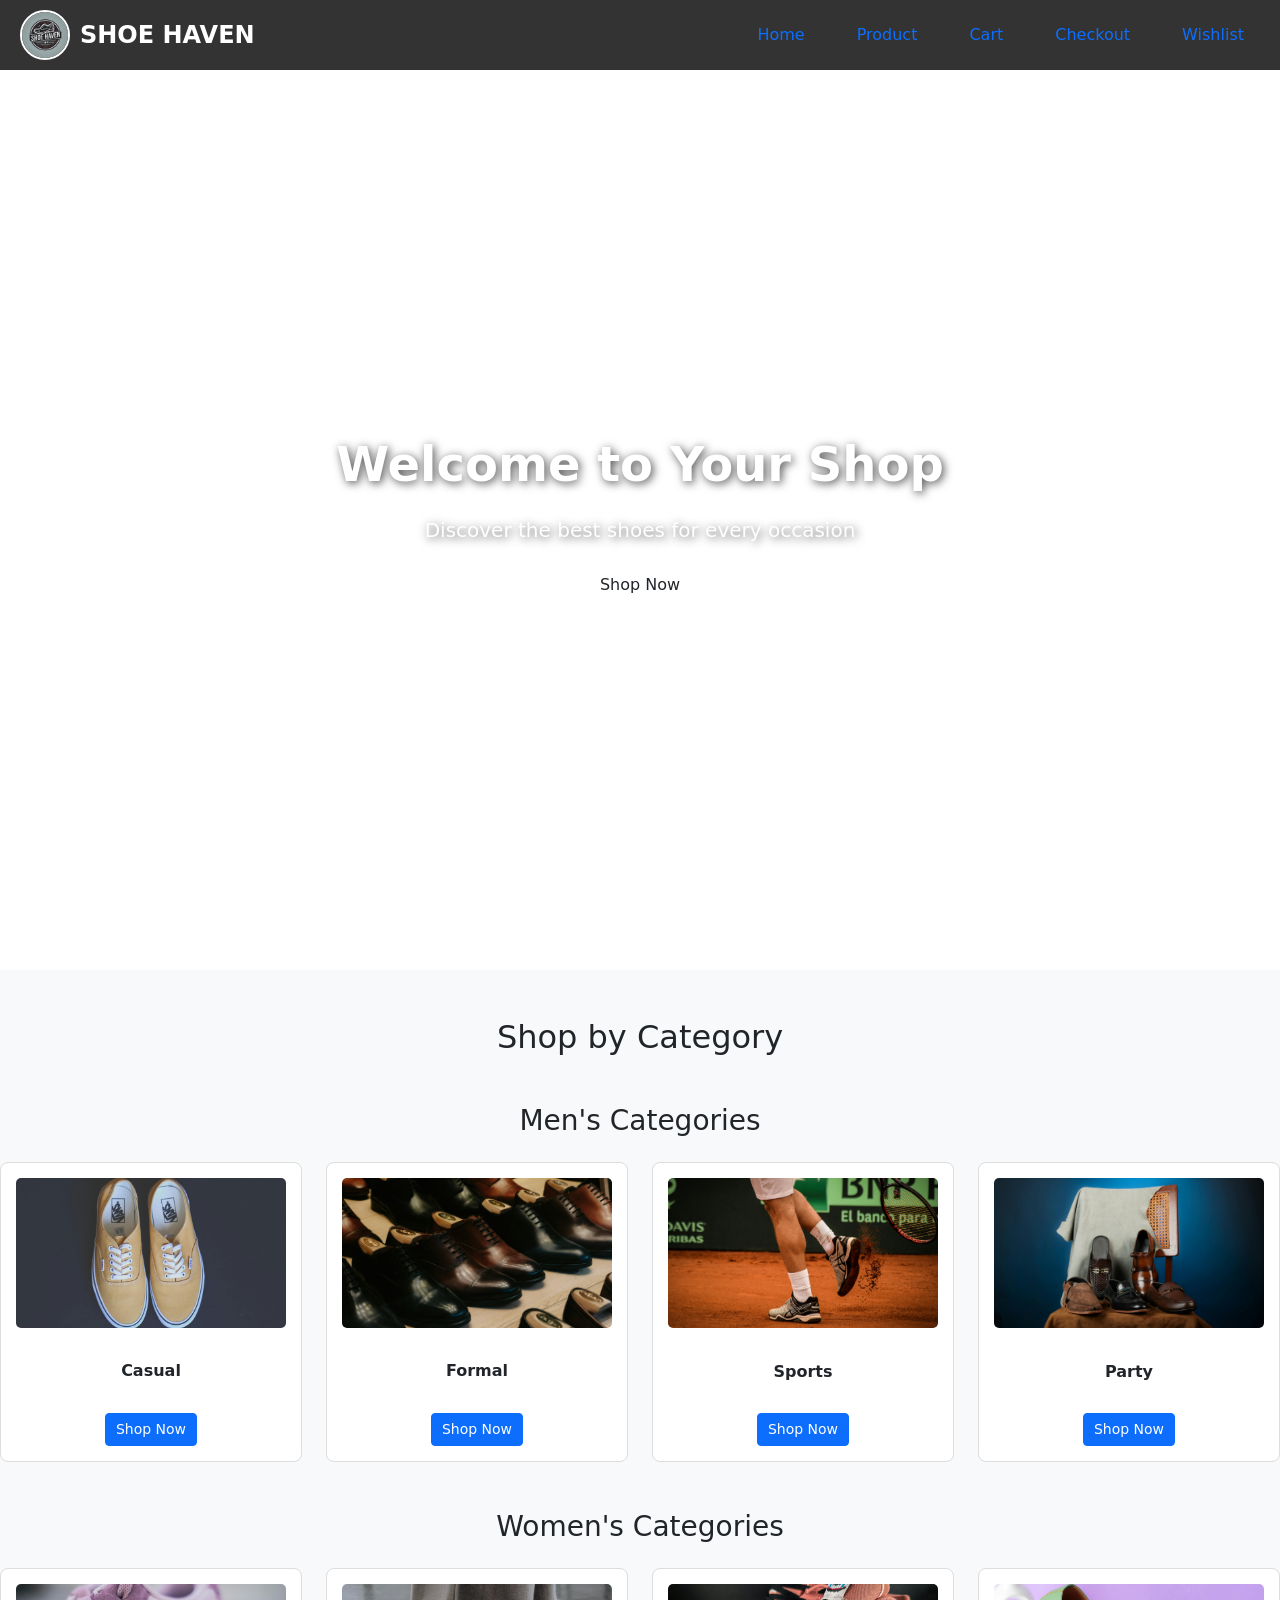
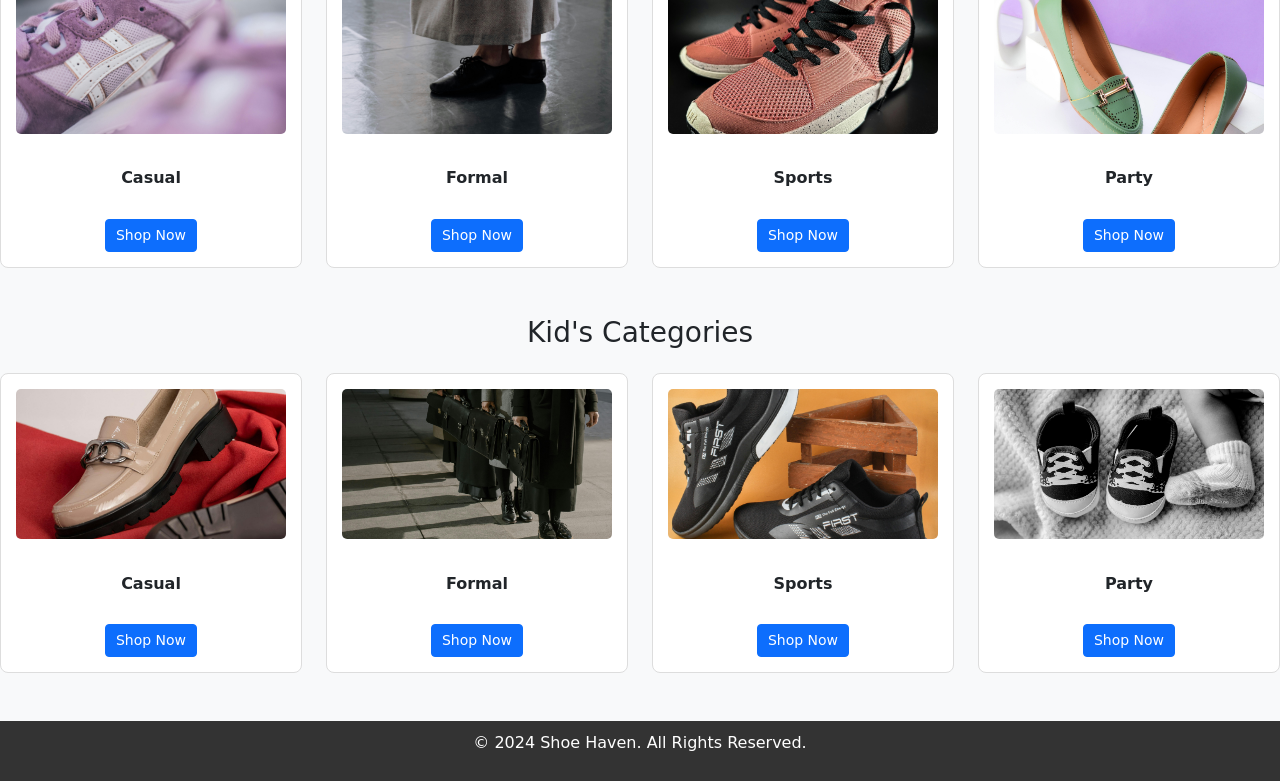
==== index.html @ 77c31eac "Add files via upload" ====
<!DOCTYPE html>
<html lang="en">
<head>
    <meta charset="UTF-8">
    <meta name="viewport" content="width=device-width, initial-scale=1.0">
    <title>SHOE HAVEN - Home</title>
    <link rel="icon" href="images/Logo.webp" type="image/x-icon">
    <link rel="stylesheet" href="css/style.css">

    <!-- Bootstrap CSS -->
   <link href="https://cdn.jsdelivr.net/npm/bootstrap@5.3.0-alpha1/dist/css/bootstrap.min.css" rel="stylesheet">
   <!-- Bootstrap Bundle JS (with Popper) -->
   <script src="https://cdn.jsdelivr.net/npm/bootstrap@5.3.0-alpha1/dist/js/bootstrap.bundle.min.js"></script>

</head>
<body>

  <header>
    <div class="logo-container">
      <img src="images/Logo.webp" alt="Logo" class="logo">
      <span class="shop-name">SHOE HAVEN</span>
    </div>
    <nav>
      <ul class="nav justify-content-end">
        <li class="nav-item">
          <a class="nav-link" href="index.html">Home</a>
        </li>
        <li class="nav-item">
          <a class="nav-link" href="product.html">Product</a>
        </li>
        <li class="nav-item">
          <a class="nav-link" href="cart.html">Cart</a>
        </li>
        <li class="nav-item">
          <a class="nav-link" href="checkout.html">Checkout</a>
        </li>
        <li class="nav-item">
            <a class="nav-link" href="wishlist.html">Wishlist</a>
        </li>  
      </ul>
    </nav>
</header>
  

      <section class="hero-banner">
        <video autoplay muted loop class="hero-video">
            <source src="images/Shoe img/4380323-hd_1080_1920_30fps.mp4" type="video/mp4">
        </video>
        <div class="hero-content">
            <h1>Welcome to Your Shop</h1>
            <p>Discover the best shoes for every occasion</p>
            <a href="product.html" class="btn">Shop Now</a>
        </div>
    </section>
  
    
<section class="categories-section">
  <h2 class="text-center mb-5">Shop by Category</h2>
  <!-- Men's Section -->
  <div class="category-group">
    <h3 class="text-center mb-4">Men's Categories</h3>
    <div class="row justify-content-center">
      <!--Casual-->
      <div class="col-md-3">
        <div class="category-card text-center">
            <img src="images/Category/Men's Category/Men's Causal/Causal Mens.jpg" alt="Men's Casual Shoes" class="img-fluid category-image">
            <h5 class="mt-3">Casual</h5>
            <a href="product.html#productSection" class="btn btn-primary btn-sm">Shop Now</a>
        </div>
    </div>

         <!-- Formal -->
         <div class="col-md-3">
          <div class="category-card text-center">
              <img src="images/Category/Men's Category/Men's Formal/Formal Mens.jpg" alt="Men's Formal Shoes" class="img-fluid category-image">
              <h5 class="mt-3">Formal</h5>
              <a href="product.html#category=formal" class="btn btn-primary btn-sm">Shop Now</a>
          </div>
      </div>
      
      <!-- Sports -->
      <div class="col-md-3">
        <div class="category-card text-center">
          <img src="images/Category/Men's Category/Men's Sports/Sports Mens.jpg" alt="Men's Sports Shoes" class="img-fluid category-image">
          <h5 class="mt-3">Sports</h5>
          <a href="product.html#Sports-shoes" class="btn btn-primary btn-sm mt-2">Shop Now</a>
        </div>
      </div>

      <!-- Party -->
      <div class="col-md-3">
        <div class="category-card text-center">
          <img src="images/Category/Men's Category/Men's Formal/Formal 4.jpg" alt="Men's Party Shoes" class="img-fluid category-image">
          <h5 class="mt-3">Party</h5>
          <a href="product.html#Party-shoes" class="btn btn-primary btn-sm mt-2">Shop Now</a>
        </div>
      </div>
    </div>
  </div>
  
    <!-- Women's Section -->
    <div class="category-group mt-5">
      <h3 class="text-center mb-4">Women's Categories</h3>
      <div class="row justify-content-center">
        <!-- Casual -->
        <div class="col-md-3">
          <div class="category-card text-center">
            <img src="images/Category/Womens Category/Women Causal/Causal Womens.jpg" alt="Women's Casual Shoes" class="img-fluid category-image">
            <h5 class="mt-3">Casual</h5>
            <a href="product.html#Causalshoes" class="btn btn-primary btn-sm mt-2">Shop Now</a>
          </div>
        </div>
        <!-- Formal -->
        <div class="col-md-3">
          <div class="category-card text-center">
            <img src="images/Category/Womens Category/Women Formals/Formals Women.jpg" alt="Women's Formal Shoes" class="img-fluid category-image">
            <h5 class="mt-3">Formal</h5>
            <a href="product.html#Formalshoes" class="btn btn-primary btn-sm mt-2">Shop Now</a>
          </div>
        </div>
        <!-- Sports -->
        <div class="col-md-3">
          <div class="category-card text-center">
            <img src="images/Category/Womens Category/Women Sports/Sports Women.jpg" alt="Women's Sports Shoes" class="img-fluid category-image">
            <h5 class="mt-3">Sports</h5>
            <a href="product.html#Sportshoes" class="btn btn-primary btn-sm mt-2">Shop Now</a>
          </div>
        </div>
        <!-- Party -->
        <div class="col-md-3">
          <div class="category-card text-center">
            <img src="images/Category/Womens Category/Women Formals/Womens Formal 4.jpg" alt="Women's Party Shoes" class="img-fluid category-image">
            <h5 class="mt-3">Party</h5>
            <a href="product.html#Partyshoes" class="btn btn-primary btn-sm mt-2">Shop Now</a>
          </div>
        </div>
      </div>
    </div>
  
    <!-- Kids' Section -->
    <div class="category-group mt-5">
      <h3 class="text-center mb-4">Kid's Categories</h3>
      <div class="row justify-content-center">
        <!-- Casual -->
        <div class="col-md-3">
          <div class="category-card text-center">
            <img src="images/Category/Kids Category/Kid's Formal/Formal (1).jpg" alt="Kids' Casual Shoes" class="img-fluid category-image">
            <h5 class="mt-3">Casual</h5>
            <a href="product.html#Kidscasual" class="btn btn-primary btn-sm mt-2">Shop Now</a>
          </div>
        </div>
        <!-- Formal -->
        <div class="col-md-3">
          <div class="category-card text-center">
            <img src="images/Category/Kids Category/Kid's Formal/Formals kids.jpg" alt="Kids' Formal Shoes" class="img-fluid category-image">
            <h5 class="mt-3">Formal</h5>
            <a href="product.html#Kidsformal" class="btn btn-primary btn-sm mt-2">Shop Now</a>
          </div>
        </div>
        <!-- Sports -->
        <div class="col-md-3">
          <div class="category-card text-center">
            <img src="images/Category/Kids Category/Kid's Sports/Sports (3).jpg" alt="Kids' Sports Shoes" class="img-fluid category-image">
            <h5 class="mt-3">Sports</h5>
            <a href="product.html#Kidssports" class="btn btn-primary btn-sm mt-2">Shop Now</a>
          </div>
        </div>
        <!-- Party -->
        <div class="col-md-3">
          <div class="category-card text-center">
            <img src="images/Category/Kids Category/Kid's Party/Party (5).jpg" alt="Kids' Party Shoes" class="img-fluid category-image">
            <h5 class="mt-3">Party</h5>
            <a href="product.html#Kidsparty" class="btn btn-primary btn-sm mt-2">Shop Now</a>
          </div>
        </div>
      </div>
    </div>
  </section>
  

    <footer>
        <p>&copy; 2024 Shoe Haven. All Rights Reserved.</p>
    </footer>

    <script src="js/script.js"></script>
</body>
</html>
---- css/style.css ----
/* General Styles */
* {
  box-sizing: border-box;
}

html, body {
  margin: 0;
  padding: 0;
  height: 100%;
}

.container {
  max-width: 1200px;
  margin: 0 auto;
  padding: 0 15px;
  min-height: 100%;
  display: flex;
  flex-direction: column;
}

/* Navbar Container */
header {
  display: flex;
  justify-content: space-between;
  align-items: center;
  background-color: #333;
  padding: 10px 20px;
  position: sticky;
  top: 0;
  z-index: 1000;
  color: white;
}

.logo-container {
  display: flex;
  align-items: center;
}

.logo {
  width: 50px;
  height: 50px;
  border-radius: 50%;
  object-fit: cover;
  border: 2px solid #fff;
  margin-right: 10px;
}

.shop-name {
  color: #fff;
  font-size: 24px;
  font-weight: bold;
}

nav {
  flex-grow: 1;
}

.nav {
  display: flex;
  gap: 20px;
  list-style: none;
  margin: 0;
  padding: 0;
}

.nav-link {
  color: white;
  text-decoration: none;
  font-size: 1rem;
  transition: color 0.3s ease;
}

.nav-link.active,
.nav-link:hover {
  color: #f4b400;
}

/* Responsive Adjustments */
@media screen and (max-width: 768px) {
  header {
    flex-direction: column;
    align-items: flex-start;
  }

  nav {
    width: 100%;
    margin-top: 10px;
  }

  .nav {
    justify-content: space-around;
    flex-wrap: wrap;
  }

  .logo-container {
    justify-content: center;
    width: 100%;
    text-align: center;
  }
}

.quantity-input
{
  width: 50px;
  margin: 15px;
}
/* Hero Banner Section */
.hero-banner {
  position: relative;
  width: 100%;
  height: 100vh;
  overflow: hidden;
}

.hero-video {
  position: absolute;
  top: 0;
  left: 0;
  width: 100%;
  height: 100%;
  object-fit: cover;
  z-index: -1;
}

.hero-content {
  position: absolute;
  top: 50%;
  left: 50%;
  transform: translate(-50%, -50%);
  color: white;
  text-align: center;
  z-index: 1;
  padding: 0 20px;
  width: 100%;
}

.hero-content h1 {
  font-size: 48px;
  margin: 0 0 20px;
  text-shadow: 2px 2px 10px rgba(0, 0, 0, 0.7);
  font-weight: bold;
}

.hero-content p {
  font-size: 20px;
  margin: 0 0 20px;
  text-shadow: 2px 2px 10px rgba(0, 0, 0, 0.7);
  line-height: 1.6;
}

.btn {
  text-decoration: none;
  background-color: #007bff;
  color: white;
  padding: 12px 25px;
  font-size: 18px;
  font-weight: bold;
  border-radius: 5px;
  display: inline-block;
  transition: background-color 0.3s ease;
}

.btn:hover {
  background-color: #0056b3;
}

/* Featured Products Section */
.featured-products {
  padding: 40px 20px;
  background-color: #f9f9f9;
}

.featured-products h2 {
  text-align: center;
  font-size: 2rem;
  margin-bottom: 30px;
  color: #333;
}

.products {
  display: flex;
  gap: 20px;
  flex-wrap: wrap;
  justify-content: space-around;
}

.product {
  background: white;
  border: 1px solid #ddd;
  border-radius: 8px;
  width: 300px;
  text-align: center;
  padding: 20px;
  box-shadow: 0px 4px 8px rgba(0, 0, 0, 0.1);
  transition: transform 0.3s ease, box-shadow 0.3s ease;
}

.product img {
  width: 100%;
  height: auto;
  border-radius: 8px;
  margin-bottom: 15px;
}

.product h4 {
  font-size: 1.2rem;
  margin: 10px 0;
}

.product p {
  font-size: 1.1rem;
  color: #333;
  font-weight: bold;
}

.product a {
  display: inline-block;
  margin-top: 10px;
  color: white;
  background: #007bff;
  padding: 8px 12px;
  border-radius: 4px;
  text-decoration: none;
}

.product a:hover {
  background: #0056b3;
}

.product:hover {
  transform: scale(1.05);
  box-shadow: 0px 6px 12px rgba(0, 0, 0, 0.15);
}
/* Product Card Styling */
.product-card {
  border: 1px solid #ddd;
  padding: 15px;
  border-radius: 8px;
  box-shadow: 0 4px 8px rgba(0, 0, 0, 0.1);
  transition: box-shadow 0.3s ease;
  min-height: 400px; /* Ensure all cards have the same height */
  display: flex;
  flex-direction: column;
  justify-content: space-between;
  text-align: center;
}

/* Uniform Image Size */
.product-card img {
  width: 100%; /* Ensure the image takes up full width of its container */
  height: 250px; /* Fixed height for uniformity */
  object-fit: cover; /* Ensures images fill the container without distortion */
  border-radius: 8px;
}

/* Add to Cart Button Styling */
.product-card .add-to-cart-btn {
  margin-top: 10px;
  padding: 10px 20px;
  font-size: 1rem;
  background-color: #007bff;
  color: white;
  border: none;
  border-radius: 5px;
  cursor: pointer;
  transition: background-color 0.3s ease;
}

.product-card .add-to-cart-btn:hover {
  background-color: #0056b3;
}

/* Price Styling */
.product-card .price {
  font-size: 1.25rem;
  font-weight: bold;
  color: #333;
  margin: 10px 0;
}

/* Responsive Adjustments */
@media (max-width: 768px) {
  .product-card {
    min-height: auto; /* Allow flexibility on smaller screens */
  }

  .product-card img {
    height: 200px; /* Adjust image height for smaller devices */
  }
}


/* Responsive Layout */
@media (max-width: 768px) {
  .products {
    flex-direction: column;
    align-items: center;
  }

  .product {
    width: 90%;
  }
}

/* Categories Section */
.categories-section {
  padding: 3rem 0;
  background-color: #f8f9fa;
}

.category-card {
  border: 1px solid #ddd;
  border-radius: 8px;
  padding: 15px;
  background-color: #fff;
  transition: transform 0.3s ease, box-shadow 0.3s ease;
  height: 300px;
  display: flex;
  flex-direction: column;
  align-items: center;
  justify-content: space-between;
}

.category-card:hover {
  transform: translateY(-5px);
  box-shadow: 0 4px 8px rgba(0, 0, 0, 0.2);
}

.category-image {
  max-height: 150px;
  max-width: 100%;
  object-fit: cover;
  border-radius: 5px;
  width: 100%;
}

.category-card h5 {
  font-size: 16px;
  font-weight: bold;
  margin: 10px 0 5px;
}

.category-card .btn {
  margin-top: 10px;
  padding: 5px 10px;
}

/* Footer */
footer {
  background-color: #333;
  padding: 10px;
  text-align: center;
  position: relative;
  bottom: 0;
  width: 100%;
  color: white;
}
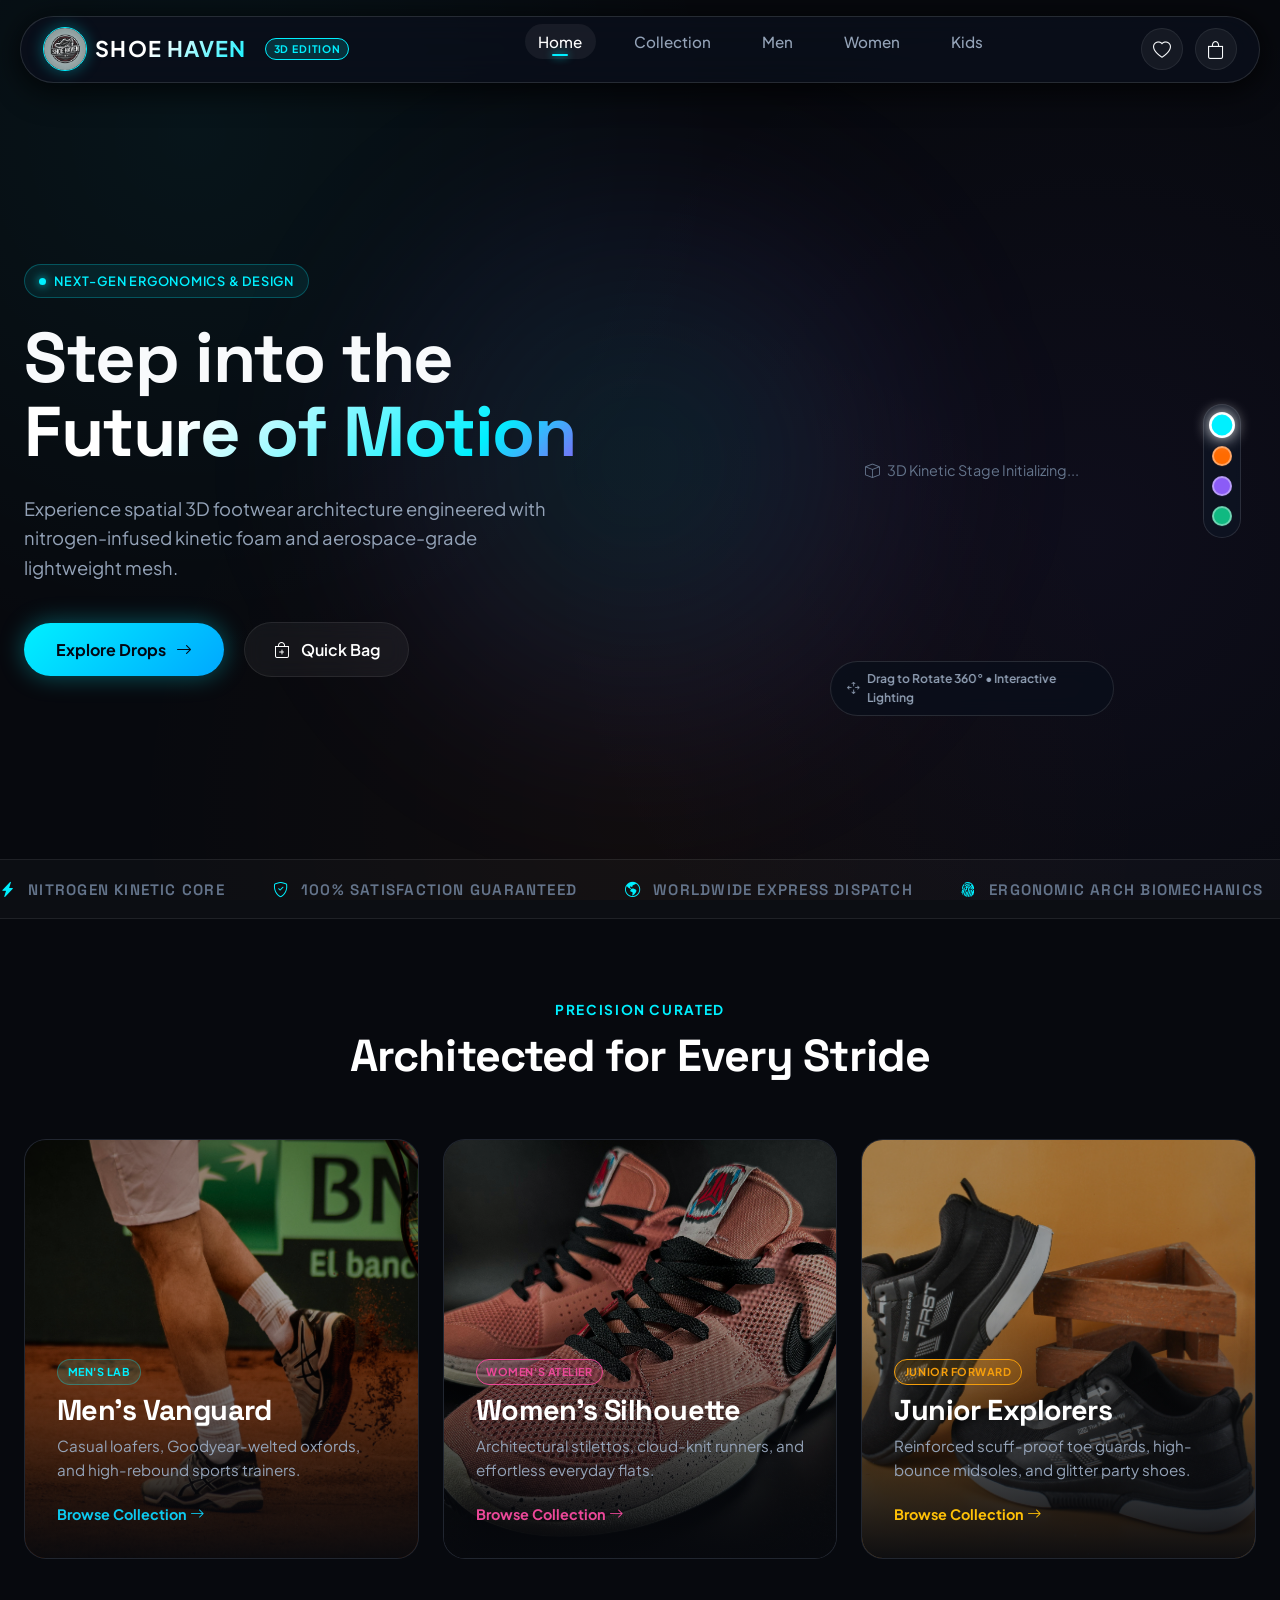
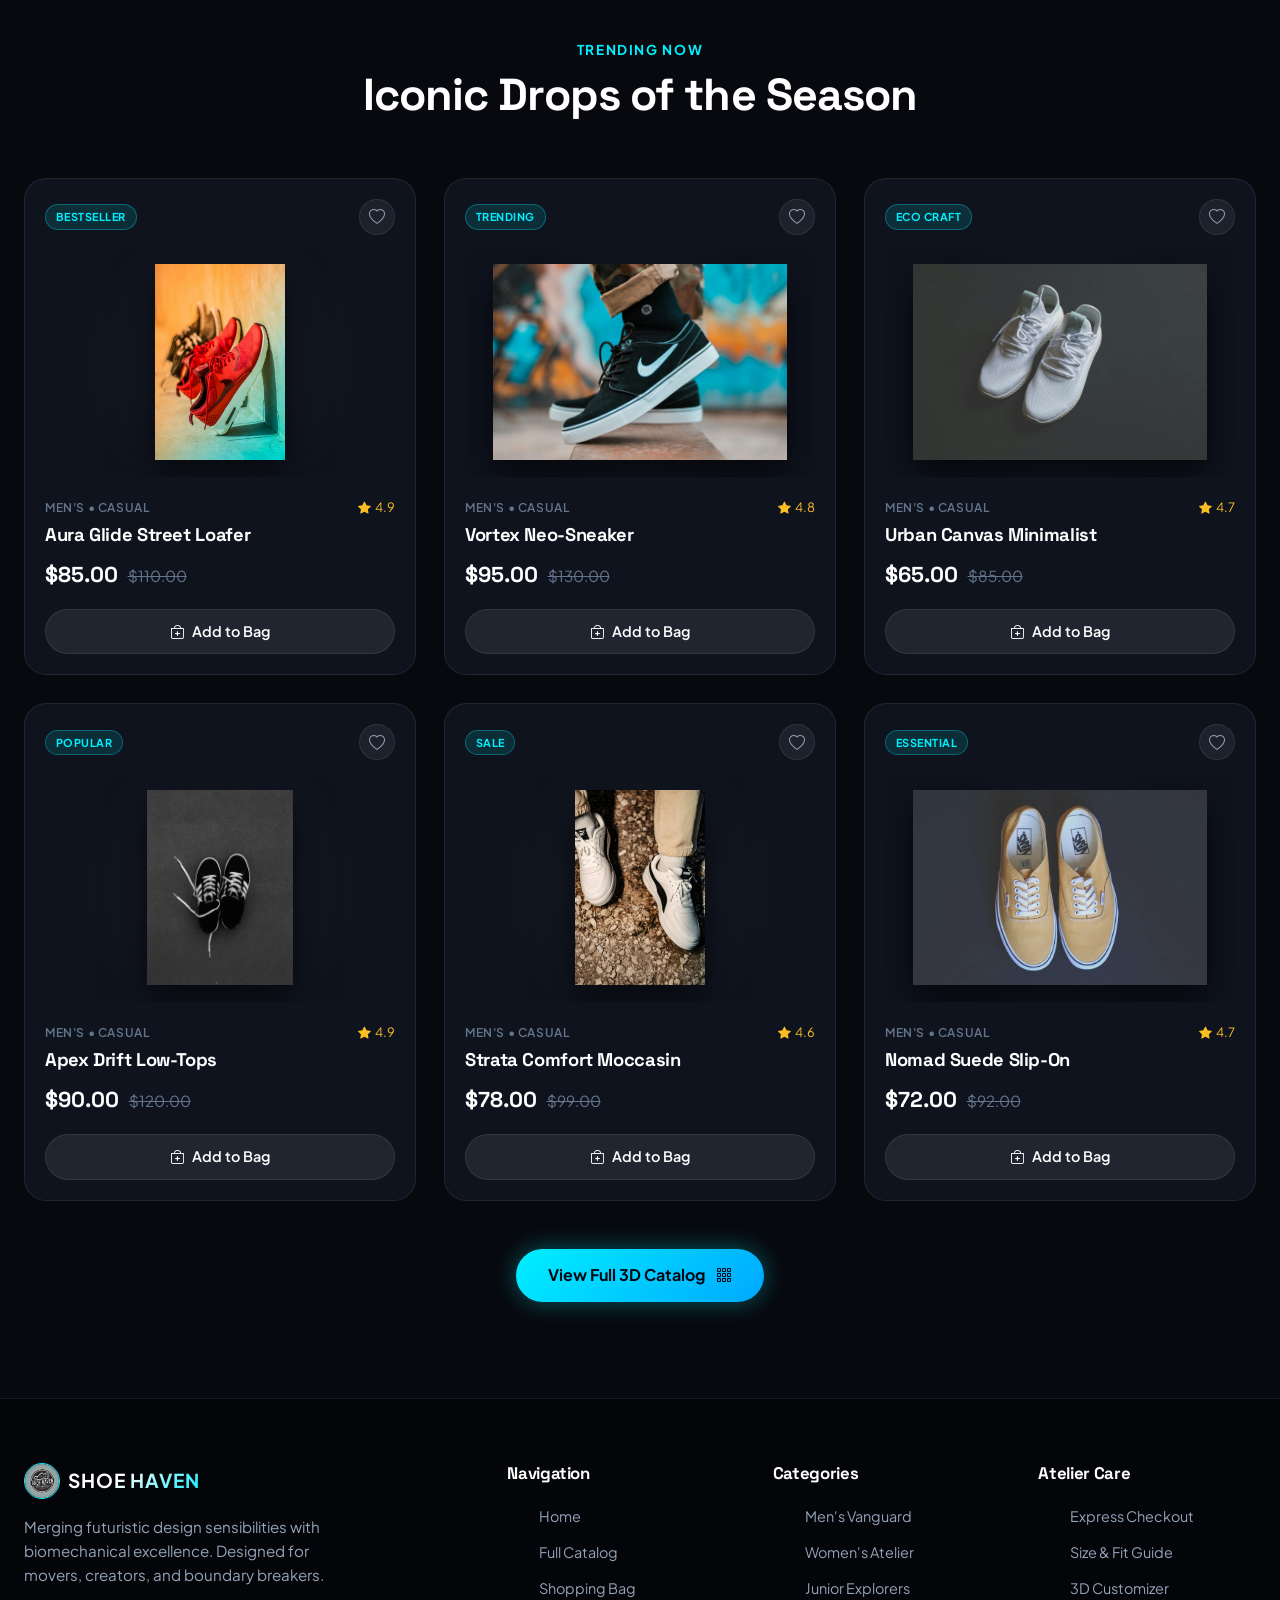
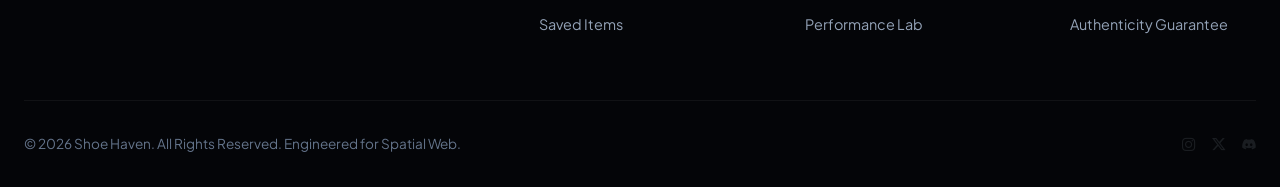
==== commit b56f496b: "feat(uiux): overhaul into 3D kinetic footwear atelier with Three.js hero, glassmorphism, dynamic cat" ====
--- a/index.html
+++ b/index.html
@@ -1,187 +1,322 @@
-<!DOCTYPE html>
-<html lang="en">
-<head>
-    <meta charset="UTF-8">
-    <meta name="viewport" content="width=device-width, initial-scale=1.0">
-    <title>SHOE HAVEN - Home</title>
-    <link rel="icon" href="images/Logo.webp" type="image/x-icon">
-    <link rel="stylesheet" href="css/style.css">
-
-    <!-- Bootstrap CSS -->
-   <link href="https://cdn.jsdelivr.net/npm/bootstrap@5.3.0-alpha1/dist/css/bootstrap.min.css" rel="stylesheet">
-   <!-- Bootstrap Bundle JS (with Popper) -->
-   <script src="https://cdn.jsdelivr.net/npm/bootstrap@5.3.0-alpha1/dist/js/bootstrap.bundle.min.js"></script>
-
-</head>
-<body>
-
-  <header>
-    <div class="logo-container">
-      <img src="images/Logo.webp" alt="Logo" class="logo">
-      <span class="shop-name">SHOE HAVEN</span>
-    </div>
-    <nav>
-      <ul class="nav justify-content-end">
-        <li class="nav-item">
-          <a class="nav-link" href="index.html">Home</a>
-        </li>
-        <li class="nav-item">
-          <a class="nav-link" href="product.html">Product</a>
-        </li>
-        <li class="nav-item">
-          <a class="nav-link" href="cart.html">Cart</a>
-        </li>
-        <li class="nav-item">
-          <a class="nav-link" href="checkout.html">Checkout</a>
-        </li>
-        <li class="nav-item">
-            <a class="nav-link" href="wishlist.html">Wishlist</a>
-        </li>  
-      </ul>
-    </nav>
-</header>
-  
-
-      <section class="hero-banner">
-        <video autoplay muted loop class="hero-video">
-            <source src="images/Shoe img/4380323-hd_1080_1920_30fps.mp4" type="video/mp4">
-        </video>
-        <div class="hero-content">
-            <h1>Welcome to Your Shop</h1>
-            <p>Discover the best shoes for every occasion</p>
-            <a href="product.html" class="btn">Shop Now</a>
-        </div>
-    </section>
-  
-    
-<section class="categories-section">
-  <h2 class="text-center mb-5">Shop by Category</h2>
-  <!-- Men's Section -->
-  <div class="category-group">
-    <h3 class="text-center mb-4">Men's Categories</h3>
-    <div class="row justify-content-center">
-      <!--Casual-->
-      <div class="col-md-3">
-        <div class="category-card text-center">
-            <img src="images/Category/Men's Category/Men's Causal/Causal Mens.jpg" alt="Men's Casual Shoes" class="img-fluid category-image">
-            <h5 class="mt-3">Casual</h5>
-            <a href="product.html#productSection" class="btn btn-primary btn-sm">Shop Now</a>
-        </div>
-    </div>
-
-         <!-- Formal -->
-         <div class="col-md-3">
-          <div class="category-card text-center">
-              <img src="images/Category/Men's Category/Men's Formal/Formal Mens.jpg" alt="Men's Formal Shoes" class="img-fluid category-image">
-              <h5 class="mt-3">Formal</h5>
-              <a href="product.html#category=formal" class="btn btn-primary btn-sm">Shop Now</a>
-          </div>
-      </div>
-      
-      <!-- Sports -->
-      <div class="col-md-3">
-        <div class="category-card text-center">
-          <img src="images/Category/Men's Category/Men's Sports/Sports Mens.jpg" alt="Men's Sports Shoes" class="img-fluid category-image">
-          <h5 class="mt-3">Sports</h5>
-          <a href="product.html#Sports-shoes" class="btn btn-primary btn-sm mt-2">Shop Now</a>
-        </div>
-      </div>
-
-      <!-- Party -->
-      <div class="col-md-3">
-        <div class="category-card text-center">
-          <img src="images/Category/Men's Category/Men's Formal/Formal 4.jpg" alt="Men's Party Shoes" class="img-fluid category-image">
-          <h5 class="mt-3">Party</h5>
-          <a href="product.html#Party-shoes" class="btn btn-primary btn-sm mt-2">Shop Now</a>
-        </div>
-      </div>
-    </div>
-  </div>
-  
-    <!-- Women's Section -->
-    <div class="category-group mt-5">
-      <h3 class="text-center mb-4">Women's Categories</h3>
-      <div class="row justify-content-center">
-        <!-- Casual -->
-        <div class="col-md-3">
-          <div class="category-card text-center">
-            <img src="images/Category/Womens Category/Women Causal/Causal Womens.jpg" alt="Women's Casual Shoes" class="img-fluid category-image">
-            <h5 class="mt-3">Casual</h5>
-            <a href="product.html#Causalshoes" class="btn btn-primary btn-sm mt-2">Shop Now</a>
-          </div>
-        </div>
-        <!-- Formal -->
-        <div class="col-md-3">
-          <div class="category-card text-center">
-            <img src="images/Category/Womens Category/Women Formals/Formals Women.jpg" alt="Women's Formal Shoes" class="img-fluid category-image">
-            <h5 class="mt-3">Formal</h5>
-            <a href="product.html#Formalshoes" class="btn btn-primary btn-sm mt-2">Shop Now</a>
-          </div>
-        </div>
-        <!-- Sports -->
-        <div class="col-md-3">
-          <div class="category-card text-center">
-            <img src="images/Category/Womens Category/Women Sports/Sports Women.jpg" alt="Women's Sports Shoes" class="img-fluid category-image">
-            <h5 class="mt-3">Sports</h5>
-            <a href="product.html#Sportshoes" class="btn btn-primary btn-sm mt-2">Shop Now</a>
-          </div>
-        </div>
-        <!-- Party -->
-        <div class="col-md-3">
-          <div class="category-card text-center">
-            <img src="images/Category/Womens Category/Women Formals/Womens Formal 4.jpg" alt="Women's Party Shoes" class="img-fluid category-image">
-            <h5 class="mt-3">Party</h5>
-            <a href="product.html#Partyshoes" class="btn btn-primary btn-sm mt-2">Shop Now</a>
-          </div>
-        </div>
-      </div>
-    </div>
-  
-    <!-- Kids' Section -->
-    <div class="category-group mt-5">
-      <h3 class="text-center mb-4">Kid's Categories</h3>
-      <div class="row justify-content-center">
-        <!-- Casual -->
-        <div class="col-md-3">
-          <div class="category-card text-center">
-            <img src="images/Category/Kids Category/Kid's Formal/Formal (1).jpg" alt="Kids' Casual Shoes" class="img-fluid category-image">
-            <h5 class="mt-3">Casual</h5>
-            <a href="product.html#Kidscasual" class="btn btn-primary btn-sm mt-2">Shop Now</a>
-          </div>
-        </div>
-        <!-- Formal -->
-        <div class="col-md-3">
-          <div class="category-card text-center">
-            <img src="images/Category/Kids Category/Kid's Formal/Formals kids.jpg" alt="Kids' Formal Shoes" class="img-fluid category-image">
-            <h5 class="mt-3">Formal</h5>
-            <a href="product.html#Kidsformal" class="btn btn-primary btn-sm mt-2">Shop Now</a>
-          </div>
-        </div>
-        <!-- Sports -->
-        <div class="col-md-3">
-          <div class="category-card text-center">
-            <img src="images/Category/Kids Category/Kid's Sports/Sports (3).jpg" alt="Kids' Sports Shoes" class="img-fluid category-image">
-            <h5 class="mt-3">Sports</h5>
-            <a href="product.html#Kidssports" class="btn btn-primary btn-sm mt-2">Shop Now</a>
-          </div>
-        </div>
-        <!-- Party -->
-        <div class="col-md-3">
-          <div class="category-card text-center">
-            <img src="images/Category/Kids Category/Kid's Party/Party (5).jpg" alt="Kids' Party Shoes" class="img-fluid category-image">
-            <h5 class="mt-3">Party</h5>
-            <a href="product.html#Kidsparty" class="btn btn-primary btn-sm mt-2">Shop Now</a>
-          </div>
-        </div>
-      </div>
-    </div>
-  </section>
-  
-
-    <footer>
-        <p>&copy; 2024 Shoe Haven. All Rights Reserved.</p>
-    </footer>
-
-    <script src="js/script.js"></script>
-</body>
-</html>
+<!DOCTYPE html>
+<html lang="en">
+<head>
+  <meta charset="UTF-8">
+  <meta name="viewport" content="width=device-width, initial-scale=1.0">
+  <title>SHOE HAVEN | Kinetic 3D Atelier & Luxury Footwear</title>
+  <link rel="icon" href="images/Logo.webp" type="image/x-icon">
+
+  <!-- Bootstrap 5.3 & Bootstrap Icons -->
+  <link href="https://cdn.jsdelivr.net/npm/bootstrap@5.3.0-alpha1/dist/css/bootstrap.min.css" rel="stylesheet">
+  <link rel="stylesheet" href="https://cdn.jsdelivr.net/npm/bootstrap-icons@1.11.3/font/bootstrap-icons.min.css">
+
+  <!-- Three.js (3D WebGL Engine) -->
+  <script src="https://cdnjs.cloudflare.com/ajax/libs/three.js/r128/three.min.js"></script>
+
+  <!-- Custom Kinetic Design System -->
+  <link rel="stylesheet" href="css/style.css">
+</head>
+<body>
+
+  <!-- FLOATING GLASS HEADER DOCK -->
+  <header class="haven-header">
+    <div class="header-glass-dock">
+      <div class="brand-wrapper">
+        <a href="index.html" class="d-flex align-items-center gap-2">
+          <div class="brand-logo-glow">
+            <img src="images/Logo.webp" alt="Shoe Haven">
+          </div>
+          <span class="brand-title">SHOE HAVEN</span>
+        </a>
+        <span class="brand-tag">3D EDITION</span>
+      </div>
+
+      <!-- Desktop Nav Links -->
+      <nav>
+        <ul class="nav-links">
+          <li><a href="index.html" class="nav-item-link active">Home</a></li>
+          <li><a href="product.html" class="nav-item-link">Collection</a></li>
+          <li><a href="product.html#men" class="nav-item-link">Men</a></li>
+          <li><a href="product.html#women" class="nav-item-link">Women</a></li>
+          <li><a href="product.html#kids" class="nav-item-link">Kids</a></li>
+        </ul>
+      </nav>
+
+      <!-- Action Icons -->
+      <div class="nav-actions">
+        <a href="wishlist.html" class="icon-btn" title="View Wishlist">
+          <i class="bi bi-heart"></i>
+          <span class="badge-pill wishlist-badge-count" style="display:none;">0</span>
+        </a>
+        <button class="icon-btn" onclick="HavenUI.openCartDrawer()" title="Open Bag">
+          <i class="bi bi-bag"></i>
+          <span class="badge-pill cart-badge-count" style="display:none;">0</span>
+        </button>
+      </div>
+    </div>
+  </header>
+
+  <!-- 3D KINETIC HERO SECTION -->
+  <section class="hero-stage">
+    <div class="hero-backdrop-glow"></div>
+    <div class="hero-grid">
+      
+      <!-- Text & Value Prop -->
+      <div class="hero-text-content">
+        <div class="hero-chip">
+          <span class="pulse-dot"></span> Next-Gen Ergonomics & Design
+        </div>
+        <h1 class="hero-title">
+          Step into the <br>
+          <span class="gradient-text">Future of Motion</span>
+        </h1>
+        <p class="hero-subtitle">
+          Experience spatial 3D footwear architecture engineered with nitrogen-infused kinetic foam and aerospace-grade lightweight mesh.
+        </p>
+
+        <div class="hero-cta-group">
+          <a href="product.html" class="btn-neon">
+            <span>Explore Drops</span>
+            <i class="bi bi-arrow-right"></i>
+          </a>
+          <button class="btn-glass" onclick="HavenUI.openCartDrawer()">
+            <i class="bi bi-bag-plus"></i> Quick Bag
+          </button>
+        </div>
+      </div>
+
+      <!-- 3D Interactive WebGL Sneaker Canvas -->
+      <div class="hero-3d-wrapper">
+        <div id="three-canvas-container"></div>
+
+        <!-- Colorway Selector Swatches -->
+        <div class="model-color-swatches" title="Select Colorway">
+          <div class="color-swatch-dot active" data-color="#00F0FF" style="background:#00F0FF;" title="Cyber Cyan"></div>
+          <div class="color-swatch-dot" data-color="#FF6B00" style="background:#FF6B00;" title="Solar Amber"></div>
+          <div class="color-swatch-dot" data-color="#8B5CF6" style="background:#8B5CF6;" title="Neon Violet"></div>
+          <div class="color-swatch-dot" data-color="#10B981" style="background:#10B981;" title="Emerald Pulse"></div>
+        </div>
+
+        <div class="model-controls-badge">
+          <i class="bi bi-arrows-move"></i> Drag to Rotate 360° • Interactive Lighting
+        </div>
+      </div>
+
+    </div>
+  </section>
+
+  <!-- LIVE MARQUEE TICKER -->
+  <section class="haven-ticker-bar">
+    <div class="ticker-track">
+      <span class="ticker-item"><i class="bi bi-lightning-charge-fill"></i> NITROGEN KINETIC CORE</span>
+      <span class="ticker-item"><i class="bi bi-shield-check"></i> 100% SATISFACTION GUARANTEED</span>
+      <span class="ticker-item"><i class="bi bi-globe-americas"></i> WORLDWIDE EXPRESS DISPATCH</span>
+      <span class="ticker-item"><i class="bi bi-fingerprint"></i> ERGONOMIC ARCH BIOMECHANICS</span>
+      <span class="ticker-item"><i class="bi bi-gem"></i> ITALIAN FULL-GRAIN LEATHER</span>
+      <span class="ticker-item"><i class="bi bi-arrow-repeat"></i> 30-DAY HASSLE-FREE RETURNS</span>
+      <!-- Duplicate for seamless loop -->
+      <span class="ticker-item"><i class="bi bi-lightning-charge-fill"></i> NITROGEN KINETIC CORE</span>
+      <span class="ticker-item"><i class="bi bi-shield-check"></i> 100% SATISFACTION GUARANTEED</span>
+      <span class="ticker-item"><i class="bi bi-globe-americas"></i> WORLDWIDE EXPRESS DISPATCH</span>
+    </div>
+  </section>
+
+  <!-- CATEGORIES BENTO GRID -->
+  <section class="categories-bento-section">
+    <div class="section-head">
+      <div class="section-subhead">Precision Curated</div>
+      <h2 class="section-title">Architected for Every Stride</h2>
+    </div>
+
+    <div class="bento-grid">
+      <!-- Men's Collection -->
+      <a href="product.html#men" class="bento-card">
+        <img src="images/Category/Men's Category/Men's Sports/Sports Mens.jpg" alt="Men's Footwear" class="bento-card-bg">
+        <div class="bento-card-content">
+          <span class="badge-tag mb-2" style="width:fit-content;">MEN'S LAB</span>
+          <h3 class="bento-card-title">Men's Vanguard</h3>
+          <p class="bento-card-desc">Casual loafers, Goodyear-welted oxfords, and high-rebound sports trainers.</p>
+          <span class="text-info fw-bold" style="font-size:0.9rem;">Browse Collection <i class="bi bi-arrow-right"></i></span>
+        </div>
+      </a>
+
+      <!-- Women's Collection -->
+      <a href="product.html#women" class="bento-card">
+        <img src="images/Category/Womens Category/Women Sports/Sports Women.jpg" alt="Women's Footwear" class="bento-card-bg">
+        <div class="bento-card-content">
+          <span class="badge-tag mb-2" style="width:fit-content; background:rgba(236,72,153,0.15); color:var(--accent-pink); border-color:var(--accent-pink);">WOMEN'S ATELIER</span>
+          <h3 class="bento-card-title">Women's Silhouette</h3>
+          <p class="bento-card-desc">Architectural stilettos, cloud-knit runners, and effortless everyday flats.</p>
+          <span class="text-pink fw-bold" style="font-size:0.9rem; color:var(--accent-pink);">Browse Collection <i class="bi bi-arrow-right"></i></span>
+        </div>
+      </a>
+
+      <!-- Kids' Collection -->
+      <a href="product.html#kids" class="bento-card">
+        <img src="images/Category/Kids Category/Kid's Sports/Sports (3).jpg" alt="Kids Footwear" class="bento-card-bg">
+        <div class="bento-card-content">
+          <span class="badge-tag mb-2" style="width:fit-content; background:rgba(245,158,11,0.15); color:#f59e0b; border-color:#f59e0b;">JUNIOR FORWARD</span>
+          <h3 class="bento-card-title">Junior Explorers</h3>
+          <p class="bento-card-desc">Reinforced scuff-proof toe guards, high-bounce midsoles, and glitter party shoes.</p>
+          <span class="text-warning fw-bold" style="font-size:0.9rem;">Browse Collection <i class="bi bi-arrow-right"></i></span>
+        </div>
+      </a>
+    </div>
+  </section>
+
+  <!-- FEATURED DROPS SHOWCASE (Dynamic Render from products.js) -->
+  <section class="catalog-section">
+    <div class="section-head">
+      <div class="section-subhead">Trending Now</div>
+      <h2 class="section-title">Iconic Drops of the Season</h2>
+    </div>
+
+    <div class="products-grid" id="featured-drops-container">
+      <!-- Injected dynamically via script -->
+    </div>
+
+    <div class="text-center mt-5">
+      <a href="product.html" class="btn-neon">
+        <span>View Full 3D Catalog</span>
+        <i class="bi bi-grid-3x3-gap"></i>
+      </a>
+    </div>
+  </section>
+
+  <!-- LUXURY FOOTER -->
+  <footer class="haven-footer">
+    <div class="footer-inner">
+      <div class="footer-brand">
+        <div class="d-flex align-items-center gap-2 mb-2">
+          <img src="images/Logo.webp" alt="Logo" style="width:36px; height:36px; border-radius:50%; border:1px solid var(--accent-cyan);">
+          <span class="brand-title" style="font-size:1.2rem;">SHOE HAVEN</span>
+        </div>
+        <p>
+          Merging futuristic design sensibilities with biomechanical excellence. Designed for movers, creators, and boundary breakers.
+        </p>
+      </div>
+
+      <div>
+        <h4 class="footer-col-title">Navigation</h4>
+        <ul class="footer-links-list">
+          <li><a href="index.html">Home</a></li>
+          <li><a href="product.html">Full Catalog</a></li>
+          <li><a href="cart.html">Shopping Bag</a></li>
+          <li><a href="wishlist.html">Saved Items</a></li>
+        </ul>
+      </div>
+
+      <div>
+        <h4 class="footer-col-title">Categories</h4>
+        <ul class="footer-links-list">
+          <li><a href="product.html#men">Men's Vanguard</a></li>
+          <li><a href="product.html#women">Women's Atelier</a></li>
+          <li><a href="product.html#kids">Junior Explorers</a></li>
+          <li><a href="product.html#sports">Performance Lab</a></li>
+        </ul>
+      </div>
+
+      <div>
+        <h4 class="footer-col-title">Atelier Care</h4>
+        <ul class="footer-links-list">
+          <li><a href="checkout.html">Express Checkout</a></li>
+          <li><a href="#">Size & Fit Guide</a></li>
+          <li><a href="#">3D Customizer</a></li>
+          <li><a href="#">Authenticity Guarantee</a></li>
+        </ul>
+      </div>
+    </div>
+
+    <div class="footer-bottom-bar">
+      <span>&copy; 2026 Shoe Haven. All Rights Reserved. Engineered for Spatial Web.</span>
+      <div class="d-flex gap-3">
+        <a href="#" class="text-muted"><i class="bi bi-instagram"></i></a>
+        <a href="#" class="text-muted"><i class="bi bi-twitter-x"></i></a>
+        <a href="#" class="text-muted"><i class="bi bi-discord"></i></a>
+      </div>
+    </div>
+  </footer>
+
+  <!-- MOBILE FLOATING GLASS DOCK (< 768px) -->
+  <nav class="mobile-bottom-dock">
+    <a href="index.html" class="mobile-dock-btn active">
+      <i class="bi bi-house-door"></i>
+      <span>Home</span>
+    </a>
+    <a href="product.html" class="mobile-dock-btn">
+      <i class="bi bi-grid"></i>
+      <span>Shop</span>
+    </a>
+    <a href="wishlist.html" class="mobile-dock-btn">
+      <i class="bi bi-heart"></i>
+      <span>Saved</span>
+      <span class="badge-pill wishlist-badge-count" style="display:none; position:absolute; top:-2px; right:6px;">0</span>
+    </a>
+    <button class="mobile-dock-btn" onclick="HavenUI.openCartDrawer()">
+      <i class="bi bi-bag"></i>
+      <span>Bag</span>
+      <span class="badge-pill cart-badge-count" style="display:none; position:absolute; top:-2px; right:6px;">0</span>
+    </button>
+  </nav>
+
+  <!-- Scripts -->
+  <script src="https://cdn.jsdelivr.net/npm/bootstrap@5.3.0-alpha1/dist/js/bootstrap.bundle.min.js"></script>
+  <script src="data/products.js"></script>
+  <script src="js/app.js"></script>
+  <script src="js/three-hero.js"></script>
+
+  <!-- Inject Featured Drops on Home Page -->
+  <script>
+    document.addEventListener('DOMContentLoaded', () => {
+      const container = document.getElementById('featured-drops-container');
+      if (!container || !window.SHOE_CATALOG) return;
+
+      // Pick 4 curated drops
+      const featured = window.SHOE_CATALOG.slice(0, 6);
+
+      container.innerHTML = featured.map(shoe => {
+        const isWish = HavenStore.isInWishlist(shoe.name);
+        return `
+          <div class="shoe-card">
+            <div class="card-top-badges">
+              <span class="badge-tag">${shoe.badge || 'HOT'}</span>
+              <button class="btn-wishlist-toggle ${isWish ? 'in-wishlist' : ''}" 
+                      onclick="HavenStore.toggleWishlist(${JSON.stringify(shoe).replace(/"/g, '&quot;')}); this.classList.toggle('in-wishlist');"
+                      title="Save to Wishlist">
+                <i class="bi ${isWish ? 'bi-heart-fill' : 'bi-heart'}"></i>
+              </button>
+            </div>
+
+            <div class="card-image-box">
+              <img src="${shoe.image}" alt="${shoe.name}" class="card-shoe-img">
+              <div class="card-quick-overlay">
+                <button class="btn-quick-view" onclick="HavenUI.openQuickView('${shoe.id}')">
+                  <i class="bi bi-eye"></i> Quick 3D View
+                </button>
+              </div>
+            </div>
+
+            <div>
+              <div class="card-meta-line">
+                <span class="shoe-category-tag">${shoe.gender}'s • ${shoe.category}</span>
+                <span class="shoe-rating"><i class="bi bi-star-fill"></i> ${shoe.rating}</span>
+              </div>
+              <h3 class="shoe-title" title="${shoe.name}">${shoe.name}</h3>
+              <div class="card-foot-pricing">
+                <span class="shoe-price">$${shoe.price.toFixed(2)}</span>
+                ${shoe.originalPrice ? `<span class="shoe-original-price">$${shoe.originalPrice.toFixed(2)}</span>` : ''}
+              </div>
+            </div>
+
+            <div class="card-action-bar">
+              <button class="btn-add-cart" onclick="HavenStore.addToCart(${JSON.stringify(shoe).replace(/"/g, '&quot;')})">
+                <i class="bi bi-bag-plus"></i> Add to Bag
+              </button>
+            </div>
+          </div>
+        `;
+      }).join('');
+    });
+  </script>
+</body>
+</html>
--- a/css/style.css
+++ b/css/style.css
@@ -1,357 +1,1553 @@
-/* General Styles */
-* {
-  box-sizing: border-box;
-}
-
-html, body {
-  margin: 0;
-  padding: 0;
-  height: 100%;
-}
-
-.container {
-  max-width: 1200px;
-  margin: 0 auto;
-  padding: 0 15px;
-  min-height: 100%;
-  display: flex;
-  flex-direction: column;
-}
-
-/* Navbar Container */
-header {
-  display: flex;
-  justify-content: space-between;
-  align-items: center;
-  background-color: #333;
-  padding: 10px 20px;
-  position: sticky;
-  top: 0;
-  z-index: 1000;
-  color: white;
-}
-
-.logo-container {
-  display: flex;
-  align-items: center;
-}
-
-.logo {
-  width: 50px;
-  height: 50px;
-  border-radius: 50%;
-  object-fit: cover;
-  border: 2px solid #fff;
-  margin-right: 10px;
-}
-
-.shop-name {
-  color: #fff;
-  font-size: 24px;
-  font-weight: bold;
-}
-
-nav {
-  flex-grow: 1;
-}
-
-.nav {
-  display: flex;
-  gap: 20px;
-  list-style: none;
-  margin: 0;
-  padding: 0;
-}
-
-.nav-link {
-  color: white;
-  text-decoration: none;
-  font-size: 1rem;
-  transition: color 0.3s ease;
-}
-
-.nav-link.active,
-.nav-link:hover {
-  color: #f4b400;
-}
-
-/* Responsive Adjustments */
-@media screen and (max-width: 768px) {
-  header {
-    flex-direction: column;
-    align-items: flex-start;
-  }
-
-  nav {
-    width: 100%;
-    margin-top: 10px;
-  }
-
-  .nav {
-    justify-content: space-around;
-    flex-wrap: wrap;
-  }
-
-  .logo-container {
-    justify-content: center;
-    width: 100%;
-    text-align: center;
-  }
-}
-
-.quantity-input
-{
-  width: 50px;
-  margin: 15px;
-}
-/* Hero Banner Section */
-.hero-banner {
-  position: relative;
-  width: 100%;
-  height: 100vh;
-  overflow: hidden;
-}
-
-.hero-video {
-  position: absolute;
-  top: 0;
-  left: 0;
-  width: 100%;
-  height: 100%;
-  object-fit: cover;
-  z-index: -1;
-}
-
-.hero-content {
-  position: absolute;
-  top: 50%;
-  left: 50%;
-  transform: translate(-50%, -50%);
-  color: white;
-  text-align: center;
-  z-index: 1;
-  padding: 0 20px;
-  width: 100%;
-}
-
-.hero-content h1 {
-  font-size: 48px;
-  margin: 0 0 20px;
-  text-shadow: 2px 2px 10px rgba(0, 0, 0, 0.7);
-  font-weight: bold;
-}
-
-.hero-content p {
-  font-size: 20px;
-  margin: 0 0 20px;
-  text-shadow: 2px 2px 10px rgba(0, 0, 0, 0.7);
-  line-height: 1.6;
-}
-
-.btn {
-  text-decoration: none;
-  background-color: #007bff;
-  color: white;
-  padding: 12px 25px;
-  font-size: 18px;
-  font-weight: bold;
-  border-radius: 5px;
-  display: inline-block;
-  transition: background-color 0.3s ease;
-}
-
-.btn:hover {
-  background-color: #0056b3;
-}
-
-/* Featured Products Section */
-.featured-products {
-  padding: 40px 20px;
-  background-color: #f9f9f9;
-}
-
-.featured-products h2 {
-  text-align: center;
-  font-size: 2rem;
-  margin-bottom: 30px;
-  color: #333;
-}
-
-.products {
-  display: flex;
-  gap: 20px;
-  flex-wrap: wrap;
-  justify-content: space-around;
-}
-
-.product {
-  background: white;
-  border: 1px solid #ddd;
-  border-radius: 8px;
-  width: 300px;
-  text-align: center;
-  padding: 20px;
-  box-shadow: 0px 4px 8px rgba(0, 0, 0, 0.1);
-  transition: transform 0.3s ease, box-shadow 0.3s ease;
-}
-
-.product img {
-  width: 100%;
-  height: auto;
-  border-radius: 8px;
-  margin-bottom: 15px;
-}
-
-.product h4 {
-  font-size: 1.2rem;
-  margin: 10px 0;
-}
-
-.product p {
-  font-size: 1.1rem;
-  color: #333;
-  font-weight: bold;
-}
-
-.product a {
-  display: inline-block;
-  margin-top: 10px;
-  color: white;
-  background: #007bff;
-  padding: 8px 12px;
-  border-radius: 4px;
-  text-decoration: none;
-}
-
-.product a:hover {
-  background: #0056b3;
-}
-
-.product:hover {
-  transform: scale(1.05);
-  box-shadow: 0px 6px 12px rgba(0, 0, 0, 0.15);
-}
-/* Product Card Styling */
-.product-card {
-  border: 1px solid #ddd;
-  padding: 15px;
-  border-radius: 8px;
-  box-shadow: 0 4px 8px rgba(0, 0, 0, 0.1);
-  transition: box-shadow 0.3s ease;
-  min-height: 400px; /* Ensure all cards have the same height */
-  display: flex;
-  flex-direction: column;
-  justify-content: space-between;
-  text-align: center;
-}
-
-/* Uniform Image Size */
-.product-card img {
-  width: 100%; /* Ensure the image takes up full width of its container */
-  height: 250px; /* Fixed height for uniformity */
-  object-fit: cover; /* Ensures images fill the container without distortion */
-  border-radius: 8px;
-}
-
-/* Add to Cart Button Styling */
-.product-card .add-to-cart-btn {
-  margin-top: 10px;
-  padding: 10px 20px;
-  font-size: 1rem;
-  background-color: #007bff;
-  color: white;
-  border: none;
-  border-radius: 5px;
-  cursor: pointer;
-  transition: background-color 0.3s ease;
-}
-
-.product-card .add-to-cart-btn:hover {
-  background-color: #0056b3;
-}
-
-/* Price Styling */
-.product-card .price {
-  font-size: 1.25rem;
-  font-weight: bold;
-  color: #333;
-  margin: 10px 0;
-}
-
-/* Responsive Adjustments */
-@media (max-width: 768px) {
-  .product-card {
-    min-height: auto; /* Allow flexibility on smaller screens */
-  }
-
-  .product-card img {
-    height: 200px; /* Adjust image height for smaller devices */
-  }
-}
-
-
-/* Responsive Layout */
-@media (max-width: 768px) {
-  .products {
-    flex-direction: column;
-    align-items: center;
-  }
-
-  .product {
-    width: 90%;
-  }
-}
-
-/* Categories Section */
-.categories-section {
-  padding: 3rem 0;
-  background-color: #f8f9fa;
-}
-
-.category-card {
-  border: 1px solid #ddd;
-  border-radius: 8px;
-  padding: 15px;
-  background-color: #fff;
-  transition: transform 0.3s ease, box-shadow 0.3s ease;
-  height: 300px;
-  display: flex;
-  flex-direction: column;
-  align-items: center;
-  justify-content: space-between;
-}
-
-.category-card:hover {
-  transform: translateY(-5px);
-  box-shadow: 0 4px 8px rgba(0, 0, 0, 0.2);
-}
-
-.category-image {
-  max-height: 150px;
-  max-width: 100%;
-  object-fit: cover;
-  border-radius: 5px;
-  width: 100%;
-}
-
-.category-card h5 {
-  font-size: 16px;
-  font-weight: bold;
-  margin: 10px 0 5px;
-}
-
-.category-card .btn {
-  margin-top: 10px;
-  padding: 5px 10px;
-}
-
-/* Footer */
-footer {
-  background-color: #333;
-  padding: 10px;
-  text-align: center;
-  position: relative;
-  bottom: 0;
-  width: 100%;
-  color: white;
-}
+/* ==========================================================================
+   SHOE HAVEN (HAVEN-X) - 3D KINETIC LUXURY DESIGN SYSTEM
+   ========================================================================== */
+
+@import url('https://fonts.googleapis.com/css2?family=Plus+Jakarta+Sans:ital,wght@0,300;0,400;0,500;0,600;0,700;0,800;1,400&family=Space+Grotesk:wght@500;600;700&display=swap');
+
+:root {
+  /* Color Palette */
+  --bg-dark: #07090e;
+  --bg-surface: #0e1320;
+  --bg-card: rgba(18, 24, 38, 0.72);
+  --bg-glass: rgba(15, 22, 38, 0.65);
+  --bg-glass-heavy: rgba(10, 15, 26, 0.85);
+  
+  --border-subtle: rgba(255, 255, 255, 0.08);
+  --border-hover: rgba(0, 240, 255, 0.4);
+  --border-glass: rgba(255, 255, 255, 0.12);
+
+  --accent-cyan: #00f0ff;
+  --accent-cyan-glow: rgba(0, 240, 255, 0.35);
+  --accent-amber: #ff6b00;
+  --accent-amber-glow: rgba(255, 107, 0, 0.35);
+  --accent-purple: #8b5cf6;
+  --accent-pink: #ec4899;
+  --accent-emerald: #10b981;
+
+  --text-primary: #f8fafc;
+  --text-secondary: #94a3b8;
+  --text-muted: #64748b;
+
+  --shadow-sm: 0 4px 12px rgba(0, 0, 0, 0.25);
+  --shadow-md: 0 12px 30px rgba(0, 0, 0, 0.45);
+  --shadow-lg: 0 20px 50px rgba(0, 0, 0, 0.65);
+  --shadow-neon: 0 0 25px var(--accent-cyan-glow);
+
+  --radius-sm: 8px;
+  --radius-md: 14px;
+  --radius-lg: 22px;
+  --radius-full: 9999px;
+
+  --blur-glass: blur(20px);
+  --transition-smooth: all 0.35s cubic-bezier(0.16, 1, 0.3, 1);
+  --transition-spring: all 0.5s cubic-bezier(0.34, 1.56, 0.64, 1);
+}
+
+/* Base Reset & Core Setup */
+*, *::before, *::after {
+  box-sizing: border-box;
+  margin: 0;
+  padding: 0;
+}
+
+html {
+  scroll-behavior: smooth;
+  font-size: 16px;
+  color-scheme: dark;
+}
+
+body {
+  font-family: 'Plus Jakarta Sans', -apple-system, BlinkMacSystemFont, sans-serif;
+  background-color: var(--bg-dark);
+  color: var(--text-primary);
+  line-height: 1.6;
+  overflow-x: hidden;
+  min-height: 100vh;
+  position: relative;
+  background-image: 
+    radial-gradient(circle at 15% 15%, rgba(0, 240, 255, 0.05) 0%, transparent 40%),
+    radial-gradient(circle at 85% 60%, rgba(139, 92, 246, 0.06) 0%, transparent 45%),
+    radial-gradient(circle at 50% 90%, rgba(255, 107, 0, 0.04) 0%, transparent 50%);
+  background-attachment: fixed;
+}
+
+h1, h2, h3, h4, h5, h6, .brand-font {
+  font-family: 'Space Grotesk', sans-serif;
+  letter-spacing: -0.02em;
+}
+
+a {
+  text-decoration: none;
+  color: inherit;
+  transition: var(--transition-smooth);
+}
+
+img {
+  max-width: 100%;
+  height: auto;
+  display: block;
+}
+
+/* Scrollbar Customization */
+::-webkit-scrollbar {
+  width: 8px;
+}
+::-webkit-scrollbar-track {
+  background: var(--bg-dark);
+}
+::-webkit-scrollbar-thumb {
+  background: rgba(255, 255, 255, 0.15);
+  border-radius: var(--radius-full);
+}
+::-webkit-scrollbar-thumb:hover {
+  background: var(--accent-cyan);
+}
+
+/* ==========================================================================
+   NAVIGATION BAR & FLOATING GLASS HEADER
+   ========================================================================== */
+.haven-header {
+  position: sticky;
+  top: 16px;
+  z-index: 1000;
+  margin: 0 auto;
+  max-width: 1320px;
+  padding: 0 1.25rem;
+  transition: var(--transition-smooth);
+}
+
+.header-glass-dock {
+  display: flex;
+  align-items: center;
+  justify-content: space-between;
+  background: var(--bg-glass-heavy);
+  backdrop-filter: var(--blur-glass);
+  -webkit-backdrop-filter: var(--blur-glass);
+  border: 1px solid var(--border-glass);
+  border-radius: var(--radius-full);
+  padding: 0.65rem 1.4rem;
+  box-shadow: var(--shadow-md), 0 0 30px rgba(0, 0, 0, 0.5);
+}
+
+.brand-wrapper {
+  display: flex;
+  align-items: center;
+  gap: 0.85rem;
+}
+
+.brand-logo-glow {
+  position: relative;
+  width: 44px;
+  height: 44px;
+  border-radius: 50%;
+  overflow: hidden;
+  border: 1.5px solid var(--accent-cyan);
+  box-shadow: 0 0 15px var(--accent-cyan-glow);
+  transition: var(--transition-smooth);
+}
+
+.brand-logo-glow:hover {
+  transform: scale(1.08) rotate(5deg);
+  box-shadow: 0 0 25px var(--accent-cyan);
+}
+
+.brand-logo-glow img {
+  width: 100%;
+  height: 100%;
+  object-fit: cover;
+}
+
+.brand-title {
+  font-size: 1.35rem;
+  font-weight: 700;
+  color: #fff;
+  letter-spacing: 0.05em;
+  background: linear-gradient(135deg, #ffffff 40%, var(--accent-cyan) 100%);
+  -webkit-background-clip: text;
+  -webkit-text-fill-color: transparent;
+}
+
+.brand-tag {
+  font-size: 0.65rem;
+  background: rgba(0, 240, 255, 0.15);
+  color: var(--accent-cyan);
+  border: 1px solid var(--accent-cyan);
+  padding: 0.1rem 0.45rem;
+  border-radius: var(--radius-full);
+  font-weight: 700;
+  letter-spacing: 0.08em;
+  margin-left: 0.35rem;
+}
+
+/* Nav Links */
+.nav-links {
+  display: flex;
+  align-items: center;
+  gap: 1.5rem;
+  list-style: none;
+}
+
+.nav-item-link {
+  font-size: 0.95rem;
+  font-weight: 500;
+  color: var(--text-secondary);
+  padding: 0.5rem 0.85rem;
+  border-radius: var(--radius-full);
+  position: relative;
+  transition: var(--transition-smooth);
+}
+
+.nav-item-link:hover,
+.nav-item-link.active {
+  color: #fff;
+  background: rgba(255, 255, 255, 0.06);
+}
+
+.nav-item-link.active::after {
+  content: '';
+  position: absolute;
+  bottom: 3px;
+  left: 50%;
+  transform: translateX(-50%);
+  width: 16px;
+  height: 2px;
+  background: var(--accent-cyan);
+  border-radius: 2px;
+  box-shadow: 0 0 8px var(--accent-cyan);
+}
+
+/* Action Icons */
+.nav-actions {
+  display: flex;
+  align-items: center;
+  gap: 0.75rem;
+}
+
+.icon-btn {
+  background: rgba(255, 255, 255, 0.05);
+  border: 1px solid var(--border-subtle);
+  color: var(--text-primary);
+  width: 42px;
+  height: 42px;
+  border-radius: 50%;
+  display: flex;
+  align-items: center;
+  justify-content: center;
+  font-size: 1.1rem;
+  cursor: pointer;
+  position: relative;
+  transition: var(--transition-smooth);
+}
+
+.icon-btn:hover {
+  background: rgba(0, 240, 255, 0.12);
+  border-color: var(--accent-cyan);
+  color: var(--accent-cyan);
+  transform: translateY(-2px);
+  box-shadow: 0 4px 15px var(--accent-cyan-glow);
+}
+
+.badge-pill {
+  position: absolute;
+  top: -3px;
+  right: -3px;
+  background: linear-gradient(135deg, var(--accent-cyan), var(--accent-purple));
+  color: #000;
+  font-weight: 800;
+  font-size: 0.7rem;
+  min-width: 18px;
+  height: 18px;
+  border-radius: var(--radius-full);
+  display: flex;
+  align-items: center;
+  justify-content: center;
+  padding: 0 4px;
+}
+
+/* ==========================================================================
+   HERO 3D & KINETIC STAGE
+   ========================================================================== */
+.hero-stage {
+  position: relative;
+  min-height: 88vh;
+  display: flex;
+  align-items: center;
+  justify-content: center;
+  padding: 4rem 1.5rem 3rem;
+  overflow: hidden;
+}
+
+.hero-backdrop-glow {
+  position: absolute;
+  top: 50%;
+  left: 50%;
+  transform: translate(-50%, -50%);
+  width: 650px;
+  height: 650px;
+  background: radial-gradient(circle, rgba(0, 240, 255, 0.12) 0%, rgba(139, 92, 246, 0.08) 50%, transparent 70%);
+  border-radius: 50%;
+  filter: blur(80px);
+  z-index: 0;
+  pointer-events: none;
+}
+
+.hero-grid {
+  display: grid;
+  grid-template-columns: 1.1fr 1fr;
+  align-items: center;
+  gap: 2.5rem;
+  max-width: 1320px;
+  width: 100%;
+  z-index: 1;
+}
+
+.hero-text-content {
+  position: relative;
+}
+
+.hero-chip {
+  display: inline-flex;
+  align-items: center;
+  gap: 0.5rem;
+  padding: 0.35rem 0.9rem;
+  background: rgba(0, 240, 255, 0.08);
+  border: 1px solid rgba(0, 240, 255, 0.25);
+  border-radius: var(--radius-full);
+  font-size: 0.8rem;
+  font-weight: 600;
+  color: var(--accent-cyan);
+  text-transform: uppercase;
+  letter-spacing: 0.06em;
+  margin-bottom: 1.5rem;
+}
+
+.hero-chip .pulse-dot {
+  width: 7px;
+  height: 7px;
+  background: var(--accent-cyan);
+  border-radius: 50%;
+  box-shadow: 0 0 10px var(--accent-cyan);
+  animation: pulse 1.8s infinite;
+}
+
+@keyframes pulse {
+  0%, 100% { opacity: 1; transform: scale(1); }
+  50% { opacity: 0.4; transform: scale(1.4); }
+}
+
+.hero-title {
+  font-size: clamp(2.5rem, 5.5vw, 4.4rem);
+  font-weight: 800;
+  line-height: 1.05;
+  margin-bottom: 1.5rem;
+}
+
+.hero-title .gradient-text {
+  background: linear-gradient(135deg, #ffffff 30%, var(--accent-cyan) 80%, var(--accent-purple) 100%);
+  -webkit-background-clip: text;
+  -webkit-text-fill-color: transparent;
+}
+
+.hero-subtitle {
+  font-size: 1.15rem;
+  color: var(--text-secondary);
+  max-width: 540px;
+  margin-bottom: 2.5rem;
+  font-weight: 400;
+}
+
+.hero-cta-group {
+  display: flex;
+  align-items: center;
+  gap: 1.25rem;
+  flex-wrap: wrap;
+}
+
+/* Primary Neon Button */
+.btn-neon {
+  background: linear-gradient(135deg, var(--accent-cyan), #00a8ff);
+  color: #030814;
+  font-weight: 700;
+  padding: 0.85rem 2rem;
+  border-radius: var(--radius-full);
+  display: inline-flex;
+  align-items: center;
+  gap: 0.65rem;
+  font-size: 1rem;
+  border: none;
+  cursor: pointer;
+  box-shadow: 0 0 25px var(--accent-cyan-glow);
+  transition: var(--transition-spring);
+}
+
+.btn-neon:hover {
+  transform: translateY(-3px) scale(1.02);
+  box-shadow: 0 0 35px var(--accent-cyan);
+  color: #000;
+}
+
+.btn-glass {
+  background: rgba(255, 255, 255, 0.05);
+  color: #fff;
+  font-weight: 600;
+  padding: 0.85rem 1.8rem;
+  border-radius: var(--radius-full);
+  display: inline-flex;
+  align-items: center;
+  gap: 0.65rem;
+  font-size: 1rem;
+  border: 1px solid var(--border-subtle);
+  cursor: pointer;
+  backdrop-filter: blur(10px);
+  transition: var(--transition-smooth);
+}
+
+.btn-glass:hover {
+  background: rgba(255, 255, 255, 0.12);
+  border-color: rgba(255, 255, 255, 0.3);
+  transform: translateY(-2px);
+}
+
+/* 3D Kinetic Canvas Container */
+.hero-3d-wrapper {
+  position: relative;
+  width: 100%;
+  height: 520px;
+  display: flex;
+  align-items: center;
+  justify-content: center;
+}
+
+#three-canvas-container {
+  width: 100%;
+  height: 100%;
+  border-radius: var(--radius-lg);
+  cursor: grab;
+}
+
+#three-canvas-container:active {
+  cursor: grabbing;
+}
+
+.model-controls-badge {
+  position: absolute;
+  bottom: 15px;
+  left: 50%;
+  transform: translateX(-50%);
+  background: var(--bg-glass-heavy);
+  border: 1px solid var(--border-glass);
+  padding: 0.45rem 1rem;
+  border-radius: var(--radius-full);
+  font-size: 0.75rem;
+  font-weight: 600;
+  color: var(--text-secondary);
+  display: flex;
+  align-items: center;
+  gap: 0.5rem;
+  pointer-events: none;
+  backdrop-filter: blur(10px);
+}
+
+.model-color-swatches {
+  position: absolute;
+  right: 15px;
+  top: 50%;
+  transform: translateY(-50%);
+  display: flex;
+  flex-direction: column;
+  gap: 0.65rem;
+  background: var(--bg-glass);
+  padding: 0.65rem 0.5rem;
+  border-radius: var(--radius-full);
+  border: 1px solid var(--border-glass);
+  backdrop-filter: blur(10px);
+  z-index: 10;
+}
+
+.color-swatch-dot {
+  width: 20px;
+  height: 20px;
+  border-radius: 50%;
+  border: 2px solid rgba(255, 255, 255, 0.4);
+  cursor: pointer;
+  transition: var(--transition-spring);
+}
+
+.color-swatch-dot:hover,
+.color-swatch-dot.active {
+  transform: scale(1.3);
+  border-color: #fff;
+  box-shadow: 0 0 12px currentColor;
+}
+
+/* ==========================================================================
+   FEATURE TICKER & STATS
+   ========================================================================== */
+.haven-ticker-bar {
+  background: rgba(255, 255, 255, 0.02);
+  border-top: 1px solid var(--border-subtle);
+  border-bottom: 1px solid var(--border-subtle);
+  padding: 1rem 0;
+  overflow: hidden;
+  position: relative;
+  white-space: nowrap;
+}
+
+.ticker-track {
+  display: inline-flex;
+  gap: 3rem;
+  animation: tickerSlide 25s linear infinite;
+}
+
+.ticker-item {
+  font-family: 'Space Grotesk', sans-serif;
+  font-size: 0.95rem;
+  font-weight: 600;
+  text-transform: uppercase;
+  color: var(--text-muted);
+  display: inline-flex;
+  align-items: center;
+  gap: 0.75rem;
+  letter-spacing: 0.08em;
+}
+
+.ticker-item i {
+  color: var(--accent-cyan);
+}
+
+@keyframes tickerSlide {
+  0% { transform: translateX(0); }
+  100% { transform: translateX(-50%); }
+}
+
+/* ==========================================================================
+   CATEGORIES BENTO GRID
+   ========================================================================== */
+.categories-bento-section {
+  max-width: 1320px;
+  margin: 5rem auto;
+  padding: 0 1.5rem;
+}
+
+.section-head {
+  text-align: center;
+  margin-bottom: 3.5rem;
+}
+
+.section-subhead {
+  color: var(--accent-cyan);
+  font-size: 0.85rem;
+  font-weight: 700;
+  text-transform: uppercase;
+  letter-spacing: 0.12em;
+  margin-bottom: 0.5rem;
+}
+
+.section-title {
+  font-size: clamp(2rem, 3.5vw, 2.8rem);
+  font-weight: 800;
+  color: #fff;
+}
+
+.bento-grid {
+  display: grid;
+  grid-template-columns: repeat(3, 1fr);
+  gap: 1.5rem;
+}
+
+.bento-card {
+  position: relative;
+  height: 420px;
+  border-radius: var(--radius-lg);
+  overflow: hidden;
+  border: 1px solid var(--border-subtle);
+  background: var(--bg-card);
+  transition: var(--transition-smooth);
+}
+
+.bento-card:hover {
+  transform: translateY(-8px);
+  border-color: var(--accent-cyan);
+  box-shadow: 0 15px 40px rgba(0, 240, 255, 0.15);
+}
+
+.bento-card-bg {
+  position: absolute;
+  top: 0;
+  left: 0;
+  width: 100%;
+  height: 100%;
+  object-fit: cover;
+  transition: transform 0.7s cubic-bezier(0.16, 1, 0.3, 1);
+  filter: brightness(0.65) saturate(1.1);
+}
+
+.bento-card:hover .bento-card-bg {
+  transform: scale(1.08);
+  filter: brightness(0.75) saturate(1.2);
+}
+
+.bento-card-content {
+  position: absolute;
+  inset: 0;
+  padding: 2rem;
+  display: flex;
+  flex-direction: column;
+  justify-content: flex-end;
+  background: linear-gradient(180deg, transparent 40%, rgba(7, 9, 14, 0.95) 100%);
+  z-index: 1;
+}
+
+.bento-card-title {
+  font-size: 1.8rem;
+  font-weight: 700;
+  color: #fff;
+  margin-bottom: 0.4rem;
+}
+
+.bento-card-desc {
+  color: var(--text-secondary);
+  font-size: 0.95rem;
+  margin-bottom: 1.25rem;
+}
+
+/* ==========================================================================
+   PRODUCT CARDS & 3D PARALLAX TILES
+   ========================================================================== */
+.catalog-section {
+  max-width: 1320px;
+  margin: 4rem auto;
+  padding: 0 1.5rem;
+}
+
+/* Filter Bar */
+.filter-glass-dock {
+  background: var(--bg-glass-heavy);
+  border: 1px solid var(--border-glass);
+  backdrop-filter: var(--blur-glass);
+  border-radius: var(--radius-lg);
+  padding: 1.25rem 1.5rem;
+  margin-bottom: 2.5rem;
+  display: flex;
+  align-items: center;
+  justify-content: space-between;
+  flex-wrap: wrap;
+  gap: 1rem;
+}
+
+.filter-pills-group {
+  display: flex;
+  align-items: center;
+  gap: 0.5rem;
+  flex-wrap: wrap;
+}
+
+.filter-pill {
+  background: rgba(255, 255, 255, 0.05);
+  border: 1px solid var(--border-subtle);
+  color: var(--text-secondary);
+  padding: 0.45rem 1rem;
+  border-radius: var(--radius-full);
+  font-size: 0.85rem;
+  font-weight: 600;
+  cursor: pointer;
+  transition: var(--transition-smooth);
+}
+
+.filter-pill:hover,
+.filter-pill.active {
+  background: rgba(0, 240, 255, 0.15);
+  border-color: var(--accent-cyan);
+  color: #fff;
+  box-shadow: 0 0 15px var(--accent-cyan-glow);
+}
+
+.filter-search-input {
+  background: rgba(255, 255, 255, 0.05);
+  border: 1px solid var(--border-subtle);
+  color: #fff;
+  padding: 0.55rem 1.2rem;
+  border-radius: var(--radius-full);
+  font-size: 0.9rem;
+  outline: none;
+  min-width: 240px;
+  transition: var(--transition-smooth);
+}
+
+.filter-search-input:focus {
+  border-color: var(--accent-cyan);
+  box-shadow: 0 0 15px var(--accent-cyan-glow);
+}
+
+.filter-sort-select {
+  background: var(--bg-surface);
+  border: 1px solid var(--border-subtle);
+  color: var(--text-primary);
+  padding: 0.55rem 1.2rem;
+  border-radius: var(--radius-full);
+  font-size: 0.9rem;
+  outline: none;
+  cursor: pointer;
+}
+
+/* Products Grid */
+.products-grid {
+  display: grid;
+  grid-template-columns: repeat(auto-fill, minmax(300px, 1fr));
+  gap: 1.75rem;
+}
+
+/* 3D Product Card */
+.shoe-card {
+  position: relative;
+  background: var(--bg-card);
+  border: 1px solid var(--border-subtle);
+  border-radius: var(--radius-lg);
+  padding: 1.25rem;
+  display: flex;
+  flex-direction: column;
+  justify-content: space-between;
+  backdrop-filter: blur(12px);
+  transform-style: preserve-3d;
+  perspective: 1000px;
+  transition: transform 0.4s cubic-bezier(0.16, 1, 0.3, 1), border-color 0.4s ease, box-shadow 0.4s ease;
+}
+
+.shoe-card:hover {
+  border-color: var(--border-hover);
+  box-shadow: 0 20px 40px rgba(0, 0, 0, 0.6), 0 0 25px rgba(0, 240, 255, 0.12);
+  transform: translateY(-8px);
+}
+
+.card-top-badges {
+  display: flex;
+  align-items: center;
+  justify-content: space-between;
+  margin-bottom: 0.75rem;
+  z-index: 2;
+}
+
+.badge-tag {
+  font-size: 0.68rem;
+  font-weight: 700;
+  padding: 0.2rem 0.6rem;
+  border-radius: var(--radius-full);
+  text-transform: uppercase;
+  letter-spacing: 0.05em;
+  background: rgba(0, 240, 255, 0.12);
+  color: var(--accent-cyan);
+  border: 1px solid rgba(0, 240, 255, 0.3);
+}
+
+.btn-wishlist-toggle {
+  background: rgba(255, 255, 255, 0.06);
+  border: 1px solid var(--border-subtle);
+  color: var(--text-secondary);
+  width: 36px;
+  height: 36px;
+  border-radius: 50%;
+  display: flex;
+  align-items: center;
+  justify-content: center;
+  cursor: pointer;
+  transition: var(--transition-spring);
+}
+
+.btn-wishlist-toggle:hover {
+  transform: scale(1.15);
+  color: var(--accent-pink);
+  border-color: var(--accent-pink);
+}
+
+.btn-wishlist-toggle.in-wishlist {
+  background: rgba(236, 72, 153, 0.15);
+  color: var(--accent-pink);
+  border-color: var(--accent-pink);
+}
+
+/* Image & 3D Hover Depth */
+.card-image-box {
+  position: relative;
+  width: 100%;
+  height: 230px;
+  display: flex;
+  align-items: center;
+  justify-content: center;
+  border-radius: var(--radius-md);
+  overflow: hidden;
+  background: radial-gradient(circle, rgba(255, 255, 255, 0.04) 0%, transparent 70%);
+  margin-bottom: 1.25rem;
+}
+
+.card-shoe-img {
+  max-width: 90%;
+  max-height: 85%;
+  object-fit: contain;
+  transition: transform 0.5s cubic-bezier(0.34, 1.56, 0.64, 1);
+  filter: drop-shadow(0 15px 20px rgba(0, 0, 0, 0.65));
+}
+
+.shoe-card:hover .card-shoe-img {
+  transform: scale(1.1) rotate(-4deg) translateY(-8px);
+}
+
+.card-quick-overlay {
+  position: absolute;
+  inset: 0;
+  background: rgba(10, 15, 26, 0.7);
+  backdrop-filter: blur(4px);
+  display: flex;
+  align-items: center;
+  justify-content: center;
+  opacity: 0;
+  pointer-events: none;
+  transition: var(--transition-smooth);
+}
+
+.shoe-card:hover .card-quick-overlay {
+  opacity: 1;
+  pointer-events: auto;
+}
+
+.btn-quick-view {
+  background: var(--bg-glass-heavy);
+  border: 1px solid var(--accent-cyan);
+  color: #fff;
+  font-size: 0.85rem;
+  font-weight: 600;
+  padding: 0.5rem 1.1rem;
+  border-radius: var(--radius-full);
+  cursor: pointer;
+  display: flex;
+  align-items: center;
+  gap: 0.4rem;
+  transition: var(--transition-smooth);
+}
+
+.btn-quick-view:hover {
+  background: var(--accent-cyan);
+  color: #000;
+  box-shadow: 0 0 15px var(--accent-cyan);
+}
+
+/* Shoe Info */
+.card-meta-line {
+  display: flex;
+  align-items: center;
+  justify-content: space-between;
+  margin-bottom: 0.4rem;
+}
+
+.shoe-category-tag {
+  font-size: 0.75rem;
+  text-transform: uppercase;
+  color: var(--text-muted);
+  font-weight: 600;
+  letter-spacing: 0.05em;
+}
+
+.shoe-rating {
+  font-size: 0.8rem;
+  color: #fbbf24;
+  display: flex;
+  align-items: center;
+  gap: 0.25rem;
+}
+
+.shoe-title {
+  font-size: 1.15rem;
+  font-weight: 700;
+  color: #fff;
+  margin-bottom: 0.75rem;
+  white-space: nowrap;
+  overflow: hidden;
+  text-overflow: ellipsis;
+}
+
+.card-foot-pricing {
+  display: flex;
+  align-items: baseline;
+  gap: 0.6rem;
+  margin-bottom: 1rem;
+}
+
+.shoe-price {
+  font-size: 1.35rem;
+  font-weight: 800;
+  color: #fff;
+  font-family: 'Space Grotesk', sans-serif;
+}
+
+.shoe-original-price {
+  font-size: 0.95rem;
+  color: var(--text-muted);
+  text-decoration: line-through;
+}
+
+.card-action-bar {
+  display: flex;
+  align-items: center;
+  gap: 0.6rem;
+}
+
+.btn-add-cart {
+  flex: 1;
+  background: rgba(255, 255, 255, 0.08);
+  border: 1px solid var(--border-subtle);
+  color: #fff;
+  font-weight: 600;
+  padding: 0.65rem 1rem;
+  border-radius: var(--radius-full);
+  cursor: pointer;
+  display: flex;
+  align-items: center;
+  justify-content: center;
+  gap: 0.5rem;
+  font-size: 0.9rem;
+  transition: var(--transition-smooth);
+}
+
+.btn-add-cart:hover {
+  background: var(--accent-cyan);
+  border-color: var(--accent-cyan);
+  color: #000;
+  box-shadow: 0 0 20px var(--accent-cyan-glow);
+}
+
+/* ==========================================================================
+   OFFCANVAS SLIDE-IN GLASS CART DRAWER
+   ========================================================================== */
+.cart-drawer-overlay {
+  position: fixed;
+  inset: 0;
+  background: rgba(0, 0, 0, 0.75);
+  backdrop-filter: blur(8px);
+  z-index: 2000;
+  opacity: 0;
+  pointer-events: none;
+  transition: opacity 0.4s ease;
+}
+
+.cart-drawer-overlay.active {
+  opacity: 1;
+  pointer-events: auto;
+}
+
+.cart-drawer {
+  position: fixed;
+  top: 0;
+  right: -100%;
+  width: 100%;
+  max-width: 440px;
+  height: 100%;
+  background: var(--bg-glass-heavy);
+  backdrop-filter: blur(25px);
+  border-left: 1px solid var(--border-glass);
+  box-shadow: var(--shadow-lg);
+  z-index: 2001;
+  display: flex;
+  flex-direction: column;
+  transition: right 0.45s cubic-bezier(0.16, 1, 0.3, 1);
+}
+
+.cart-drawer.active {
+  right: 0;
+}
+
+.cart-drawer-head {
+  padding: 1.5rem;
+  display: flex;
+  align-items: center;
+  justify-content: space-between;
+  border-bottom: 1px solid var(--border-subtle);
+}
+
+.cart-drawer-title {
+  font-size: 1.3rem;
+  font-weight: 700;
+  display: flex;
+  align-items: center;
+  gap: 0.6rem;
+}
+
+.btn-close-drawer {
+  background: rgba(255, 255, 255, 0.05);
+  border: 1px solid var(--border-subtle);
+  color: var(--text-primary);
+  width: 36px;
+  height: 36px;
+  border-radius: 50%;
+  display: flex;
+  align-items: center;
+  justify-content: center;
+  cursor: pointer;
+  transition: var(--transition-smooth);
+}
+
+.btn-close-drawer:hover {
+  background: rgba(255, 255, 255, 0.15);
+  color: #fff;
+}
+
+.cart-drawer-body {
+  flex: 1;
+  overflow-y: auto;
+  padding: 1.5rem;
+  display: flex;
+  flex-direction: column;
+  gap: 1rem;
+}
+
+/* Empty State */
+.cart-empty-view {
+  text-align: center;
+  margin: auto 0;
+  padding: 2rem 0;
+}
+
+.cart-empty-icon {
+  font-size: 3.5rem;
+  color: var(--text-muted);
+  margin-bottom: 1rem;
+}
+
+/* Cart Item Row */
+.cart-item-card {
+  display: flex;
+  gap: 1rem;
+  background: rgba(255, 255, 255, 0.03);
+  border: 1px solid var(--border-subtle);
+  border-radius: var(--radius-md);
+  padding: 0.85rem;
+  align-items: center;
+  transition: var(--transition-smooth);
+}
+
+.cart-item-card:hover {
+  border-color: rgba(255, 255, 255, 0.15);
+  background: rgba(255, 255, 255, 0.05);
+}
+
+.cart-item-img {
+  width: 70px;
+  height: 70px;
+  border-radius: var(--radius-sm);
+  object-fit: cover;
+  background: rgba(0, 0, 0, 0.3);
+}
+
+.cart-item-info {
+  flex: 1;
+}
+
+.cart-item-name {
+  font-size: 0.95rem;
+  font-weight: 600;
+  color: #fff;
+  margin-bottom: 0.25rem;
+}
+
+.cart-item-price {
+  font-size: 0.9rem;
+  color: var(--accent-cyan);
+  font-weight: 700;
+  margin-bottom: 0.5rem;
+}
+
+.cart-qty-control {
+  display: flex;
+  align-items: center;
+  gap: 0.5rem;
+}
+
+.btn-qty {
+  width: 26px;
+  height: 26px;
+  border-radius: 50%;
+  background: rgba(255, 255, 255, 0.08);
+  border: none;
+  color: #fff;
+  cursor: pointer;
+  display: flex;
+  align-items: center;
+  justify-content: center;
+  font-weight: bold;
+}
+
+.btn-qty:hover {
+  background: var(--accent-cyan);
+  color: #000;
+}
+
+.cart-qty-num {
+  font-size: 0.85rem;
+  font-weight: 600;
+  min-width: 18px;
+  text-align: center;
+}
+
+.btn-remove-item {
+  color: var(--text-muted);
+  background: none;
+  border: none;
+  font-size: 1rem;
+  cursor: pointer;
+  padding: 0.5rem;
+  transition: var(--transition-smooth);
+}
+
+.btn-remove-item:hover {
+  color: var(--accent-pink);
+}
+
+.cart-drawer-foot {
+  padding: 1.5rem;
+  background: rgba(10, 15, 26, 0.95);
+  border-top: 1px solid var(--border-subtle);
+}
+
+.cart-summary-line {
+  display: flex;
+  justify-content: space-between;
+  margin-bottom: 0.5rem;
+  font-size: 0.95rem;
+  color: var(--text-secondary);
+}
+
+.cart-total-line {
+  display: flex;
+  justify-content: space-between;
+  margin-top: 0.75rem;
+  margin-bottom: 1.25rem;
+  font-size: 1.25rem;
+  font-weight: 800;
+  color: #fff;
+}
+
+/* ==========================================================================
+   CHECKOUT PAGE & 3D INTERACTIVE CARD SIMULATOR
+   ========================================================================== */
+.checkout-wrapper {
+  max-width: 1100px;
+  margin: 3rem auto 6rem;
+  padding: 0 1.5rem;
+}
+
+.checkout-grid {
+  display: grid;
+  grid-template-columns: 1.2fr 0.8fr;
+  gap: 2.5rem;
+}
+
+.checkout-panel {
+  background: var(--bg-card);
+  border: 1px solid var(--border-subtle);
+  border-radius: var(--radius-lg);
+  padding: 2rem;
+  backdrop-filter: blur(16px);
+}
+
+.checkout-title {
+  font-size: 1.4rem;
+  font-weight: 700;
+  margin-bottom: 1.5rem;
+  display: flex;
+  align-items: center;
+  gap: 0.6rem;
+  color: #fff;
+}
+
+/* Form Controls */
+.form-floating-group {
+  margin-bottom: 1.2rem;
+}
+
+.form-label {
+  display: block;
+  font-size: 0.85rem;
+  color: var(--text-secondary);
+  font-weight: 600;
+  margin-bottom: 0.4rem;
+}
+
+.form-input {
+  width: 100%;
+  background: rgba(255, 255, 255, 0.05);
+  border: 1px solid var(--border-subtle);
+  color: #fff;
+  padding: 0.75rem 1rem;
+  border-radius: var(--radius-sm);
+  font-size: 0.95rem;
+  outline: none;
+  transition: var(--transition-smooth);
+}
+
+.form-input:focus {
+  border-color: var(--accent-cyan);
+  box-shadow: 0 0 15px var(--accent-cyan-glow);
+}
+
+.form-row-2 {
+  display: grid;
+  grid-template-columns: 1fr 1fr;
+  gap: 1rem;
+}
+
+/* 3D Holographic Credit Card Preview */
+.credit-card-3d-box {
+  perspective: 1000px;
+  margin-bottom: 2rem;
+}
+
+.card-flipper {
+  width: 100%;
+  height: 200px;
+  border-radius: 18px;
+  background: linear-gradient(135deg, #1e1b4b, #312e81, #0f172a);
+  border: 1px solid rgba(255, 255, 255, 0.2);
+  padding: 1.5rem;
+  display: flex;
+  flex-direction: column;
+  justify-content: space-between;
+  box-shadow: 0 20px 40px rgba(0, 0, 0, 0.5), inset 0 0 20px rgba(0, 240, 255, 0.2);
+  position: relative;
+  overflow: hidden;
+  transition: transform 0.6s cubic-bezier(0.16, 1, 0.3, 1);
+}
+
+.card-flipper::after {
+  content: '';
+  position: absolute;
+  top: -50%;
+  left: -50%;
+  width: 200%;
+  height: 200%;
+  background: linear-gradient(
+    60deg,
+    transparent 40%,
+    rgba(255, 255, 255, 0.1) 45%,
+    rgba(0, 240, 255, 0.15) 50%,
+    transparent 55%
+  );
+  transform: rotate(25deg);
+  pointer-events: none;
+}
+
+.card-chip {
+  width: 44px;
+  height: 32px;
+  background: linear-gradient(135deg, #fbbf24, #d97706);
+  border-radius: 6px;
+  box-shadow: inset 0 0 4px rgba(0, 0, 0, 0.4);
+}
+
+.card-number-display {
+  font-family: 'Space Grotesk', monospace;
+  font-size: 1.3rem;
+  letter-spacing: 0.15em;
+  color: #fff;
+  text-shadow: 0 2px 4px rgba(0, 0, 0, 0.6);
+}
+
+.card-foot-display {
+  display: flex;
+  justify-content: space-between;
+  font-size: 0.8rem;
+  text-transform: uppercase;
+  color: var(--text-secondary);
+}
+
+.card-holder-name {
+  color: #fff;
+  font-weight: 700;
+  font-size: 0.9rem;
+}
+
+/* ==========================================================================
+   TOAST NOTIFICATION & QUICK VIEW MODAL
+   ========================================================================== */
+.haven-toast-container {
+  position: fixed;
+  bottom: 24px;
+  right: 24px;
+  z-index: 9999;
+  display: flex;
+  flex-direction: column;
+  gap: 0.75rem;
+  pointer-events: none;
+}
+
+.haven-toast {
+  background: var(--bg-glass-heavy);
+  border: 1px solid var(--accent-cyan);
+  box-shadow: var(--shadow-md), 0 0 20px var(--accent-cyan-glow);
+  backdrop-filter: blur(20px);
+  padding: 0.85rem 1.4rem;
+  border-radius: var(--radius-full);
+  display: flex;
+  align-items: center;
+  gap: 0.75rem;
+  color: #fff;
+  font-size: 0.9rem;
+  font-weight: 600;
+  transform: translateY(30px);
+  opacity: 0;
+  transition: var(--transition-spring);
+  pointer-events: auto;
+}
+
+.haven-toast.show {
+  transform: translateY(0);
+  opacity: 1;
+}
+
+/* Quick View Modal */
+.modal-backdrop-custom {
+  position: fixed;
+  inset: 0;
+  background: rgba(0, 0, 0, 0.8);
+  backdrop-filter: blur(12px);
+  z-index: 3000;
+  display: flex;
+  align-items: center;
+  justify-content: center;
+  padding: 1.5rem;
+  opacity: 0;
+  pointer-events: none;
+  transition: opacity 0.35s ease;
+}
+
+.modal-backdrop-custom.active {
+  opacity: 1;
+  pointer-events: auto;
+}
+
+.modal-content-glass {
+  background: var(--bg-glass-heavy);
+  border: 1px solid var(--border-glass);
+  border-radius: var(--radius-lg);
+  max-width: 840px;
+  width: 100%;
+  max-height: 90vh;
+  overflow-y: auto;
+  box-shadow: var(--shadow-lg), 0 0 50px rgba(0, 240, 255, 0.15);
+  display: grid;
+  grid-template-columns: 1fr 1fr;
+  position: relative;
+  transform: scale(0.95);
+  transition: var(--transition-spring);
+}
+
+.modal-backdrop-custom.active .modal-content-glass {
+  transform: scale(1);
+}
+
+.modal-close-btn {
+  position: absolute;
+  top: 15px;
+  right: 15px;
+  background: rgba(255, 255, 255, 0.1);
+  border: none;
+  color: #fff;
+  width: 36px;
+  height: 36px;
+  border-radius: 50%;
+  display: flex;
+  align-items: center;
+  justify-content: center;
+  cursor: pointer;
+  z-index: 10;
+}
+
+.modal-media-col {
+  padding: 2.5rem;
+  display: flex;
+  align-items: center;
+  justify-content: center;
+  background: radial-gradient(circle, rgba(0, 240, 255, 0.08) 0%, transparent 70%);
+}
+
+.modal-info-col {
+  padding: 2.5rem;
+  display: flex;
+  flex-direction: column;
+  justify-content: space-between;
+}
+
+/* ==========================================================================
+   FOOTER
+   ========================================================================== */
+.haven-footer {
+  background: #040508;
+  border-top: 1px solid var(--border-subtle);
+  padding: 4rem 1.5rem 2rem;
+  margin-top: 6rem;
+}
+
+.footer-inner {
+  max-width: 1320px;
+  margin: 0 auto;
+  display: grid;
+  grid-template-columns: 2fr 1fr 1fr 1fr;
+  gap: 3rem;
+  margin-bottom: 3rem;
+}
+
+.footer-brand p {
+  color: var(--text-secondary);
+  font-size: 0.95rem;
+  margin-top: 1rem;
+  max-width: 320px;
+}
+
+.footer-col-title {
+  font-size: 1.05rem;
+  font-weight: 700;
+  color: #fff;
+  margin-bottom: 1.25rem;
+}
+
+.footer-links-list {
+  list-style: none;
+  display: flex;
+  flex-direction: column;
+  gap: 0.65rem;
+}
+
+.footer-links-list a {
+  color: var(--text-secondary);
+  font-size: 0.9rem;
+}
+
+.footer-links-list a:hover {
+  color: var(--accent-cyan);
+}
+
+.footer-bottom-bar {
+  max-width: 1320px;
+  margin: 0 auto;
+  padding-top: 2rem;
+  border-top: 1px solid rgba(255, 255, 255, 0.05);
+  display: flex;
+  align-items: center;
+  justify-content: space-between;
+  color: var(--text-muted);
+  font-size: 0.85rem;
+}
+
+/* ==========================================================================
+   MOBILE BOTTOM GLASS DOCK (< 768px)
+   ========================================================================== */
+.mobile-bottom-dock {
+  display: none;
+}
+
+@media (max-width: 768px) {
+  .nav-links {
+    display: none;
+  }
+
+  .haven-header {
+    top: 8px;
+    padding: 0 0.75rem;
+  }
+
+  .header-glass-dock {
+    padding: 0.5rem 1rem;
+  }
+
+  .hero-grid {
+    grid-template-columns: 1fr;
+    text-align: center;
+    gap: 2rem;
+  }
+
+  .hero-text-content {
+    display: flex;
+    flex-direction: column;
+    align-items: center;
+  }
+
+  .hero-subtitle {
+    margin-left: auto;
+    margin-right: auto;
+  }
+
+  .hero-3d-wrapper {
+    height: 380px;
+  }
+
+  .bento-grid {
+    grid-template-columns: 1fr;
+  }
+
+  .bento-card {
+    height: 320px;
+  }
+
+  .products-grid {
+    grid-template-columns: repeat(auto-fill, minmax(240px, 1fr));
+    gap: 1.25rem;
+  }
+
+  .checkout-grid {
+    grid-template-columns: 1fr;
+  }
+
+  .modal-content-glass {
+    grid-template-columns: 1fr;
+  }
+
+  .footer-inner {
+    grid-template-columns: 1fr 1fr;
+  }
+
+  /* Mobile Bottom Floating Dock */
+  .mobile-bottom-dock {
+    display: flex;
+    position: fixed;
+    bottom: 16px;
+    left: 50%;
+    transform: translateX(-50%);
+    width: calc(100% - 32px);
+    max-width: 400px;
+    background: var(--bg-glass-heavy);
+    backdrop-filter: var(--blur-glass);
+    border: 1px solid var(--border-glass);
+    border-radius: var(--radius-full);
+    padding: 0.5rem 1.2rem;
+    align-items: center;
+    justify-content: space-around;
+    z-index: 1500;
+    box-shadow: 0 10px 30px rgba(0, 0, 0, 0.8), 0 0 20px rgba(0, 240, 255, 0.15);
+  }
+
+  .mobile-dock-btn {
+    display: flex;
+    flex-direction: column;
+    align-items: center;
+    gap: 0.2rem;
+    color: var(--text-secondary);
+    font-size: 0.7rem;
+    font-weight: 600;
+    background: none;
+    border: none;
+    cursor: pointer;
+    position: relative;
+    padding: 0.2rem 0.5rem;
+    transition: var(--transition-smooth);
+  }
+
+  .mobile-dock-btn i {
+    font-size: 1.25rem;
+  }
+
+  .mobile-dock-btn.active,
+  .mobile-dock-btn:hover {
+    color: var(--accent-cyan);
+  }
+
+  body {
+    padding-bottom: 80px; /* Room for dock */
+  }
+}
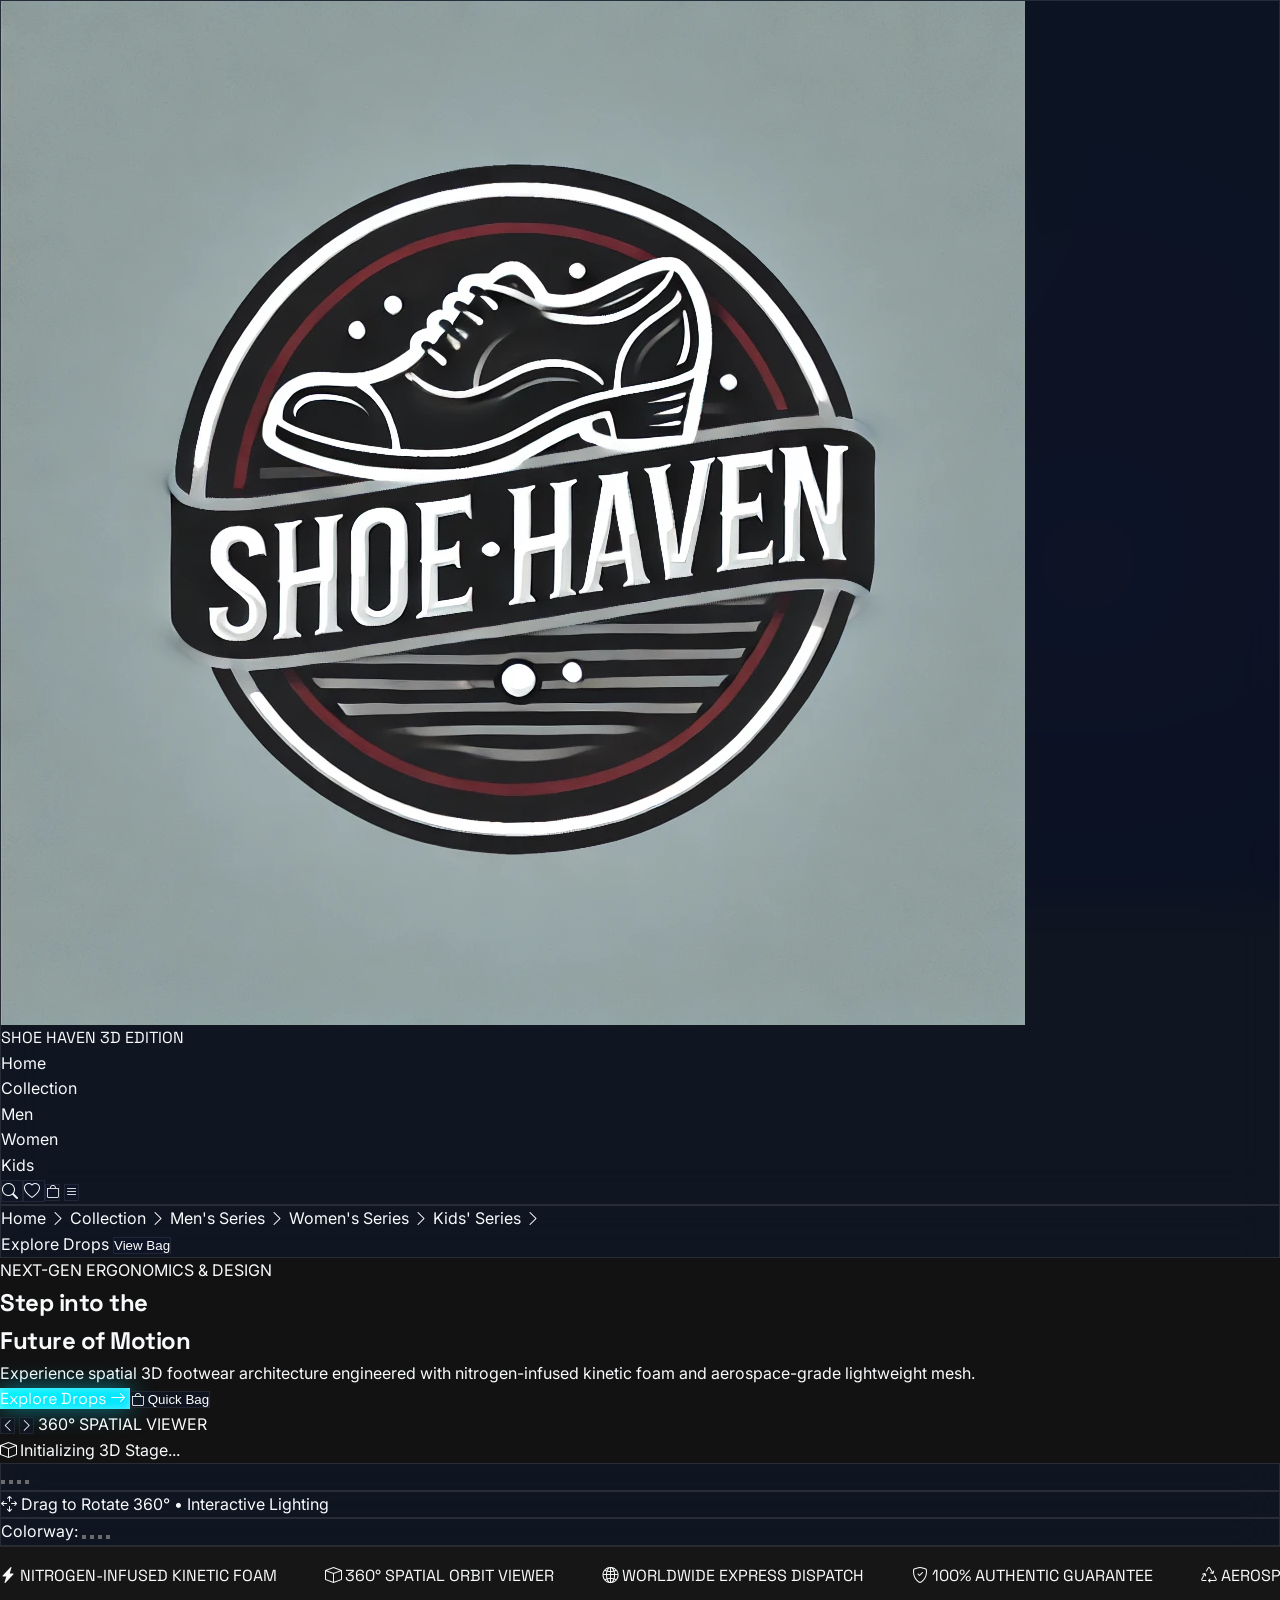
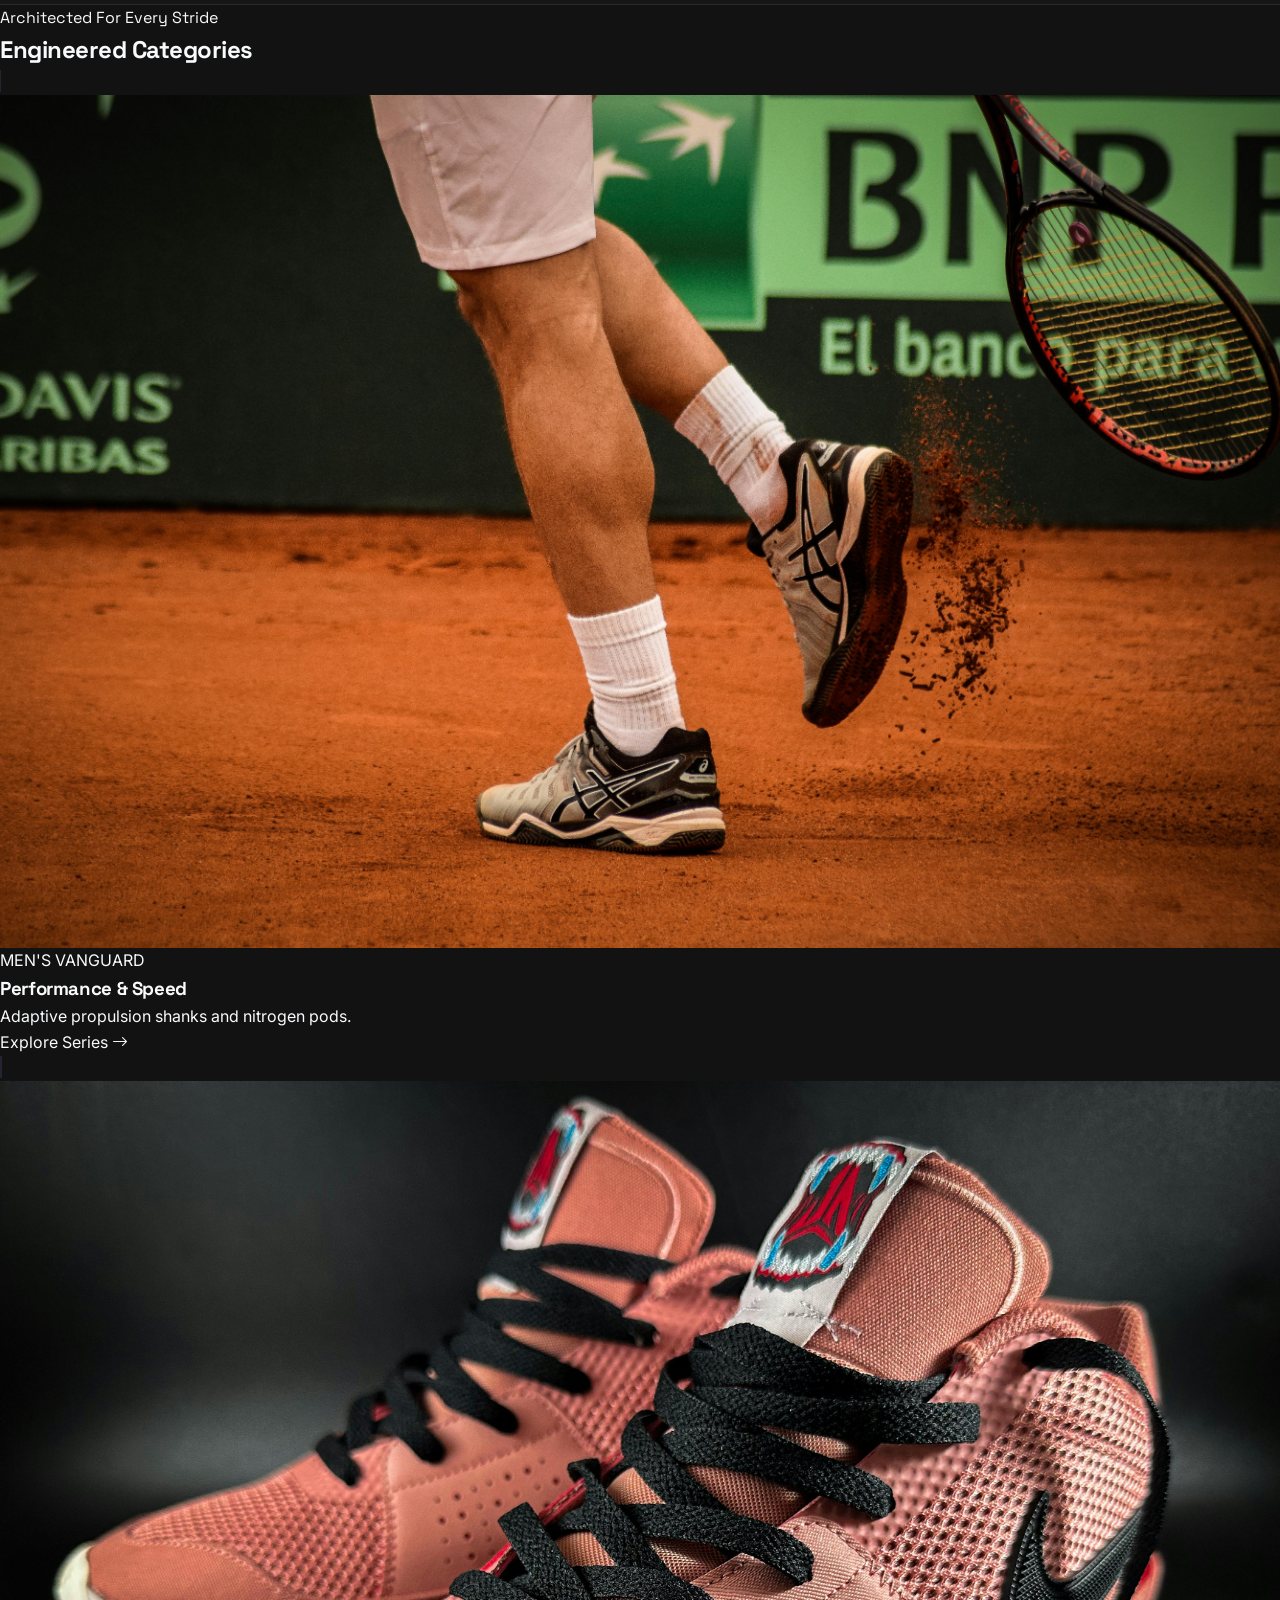
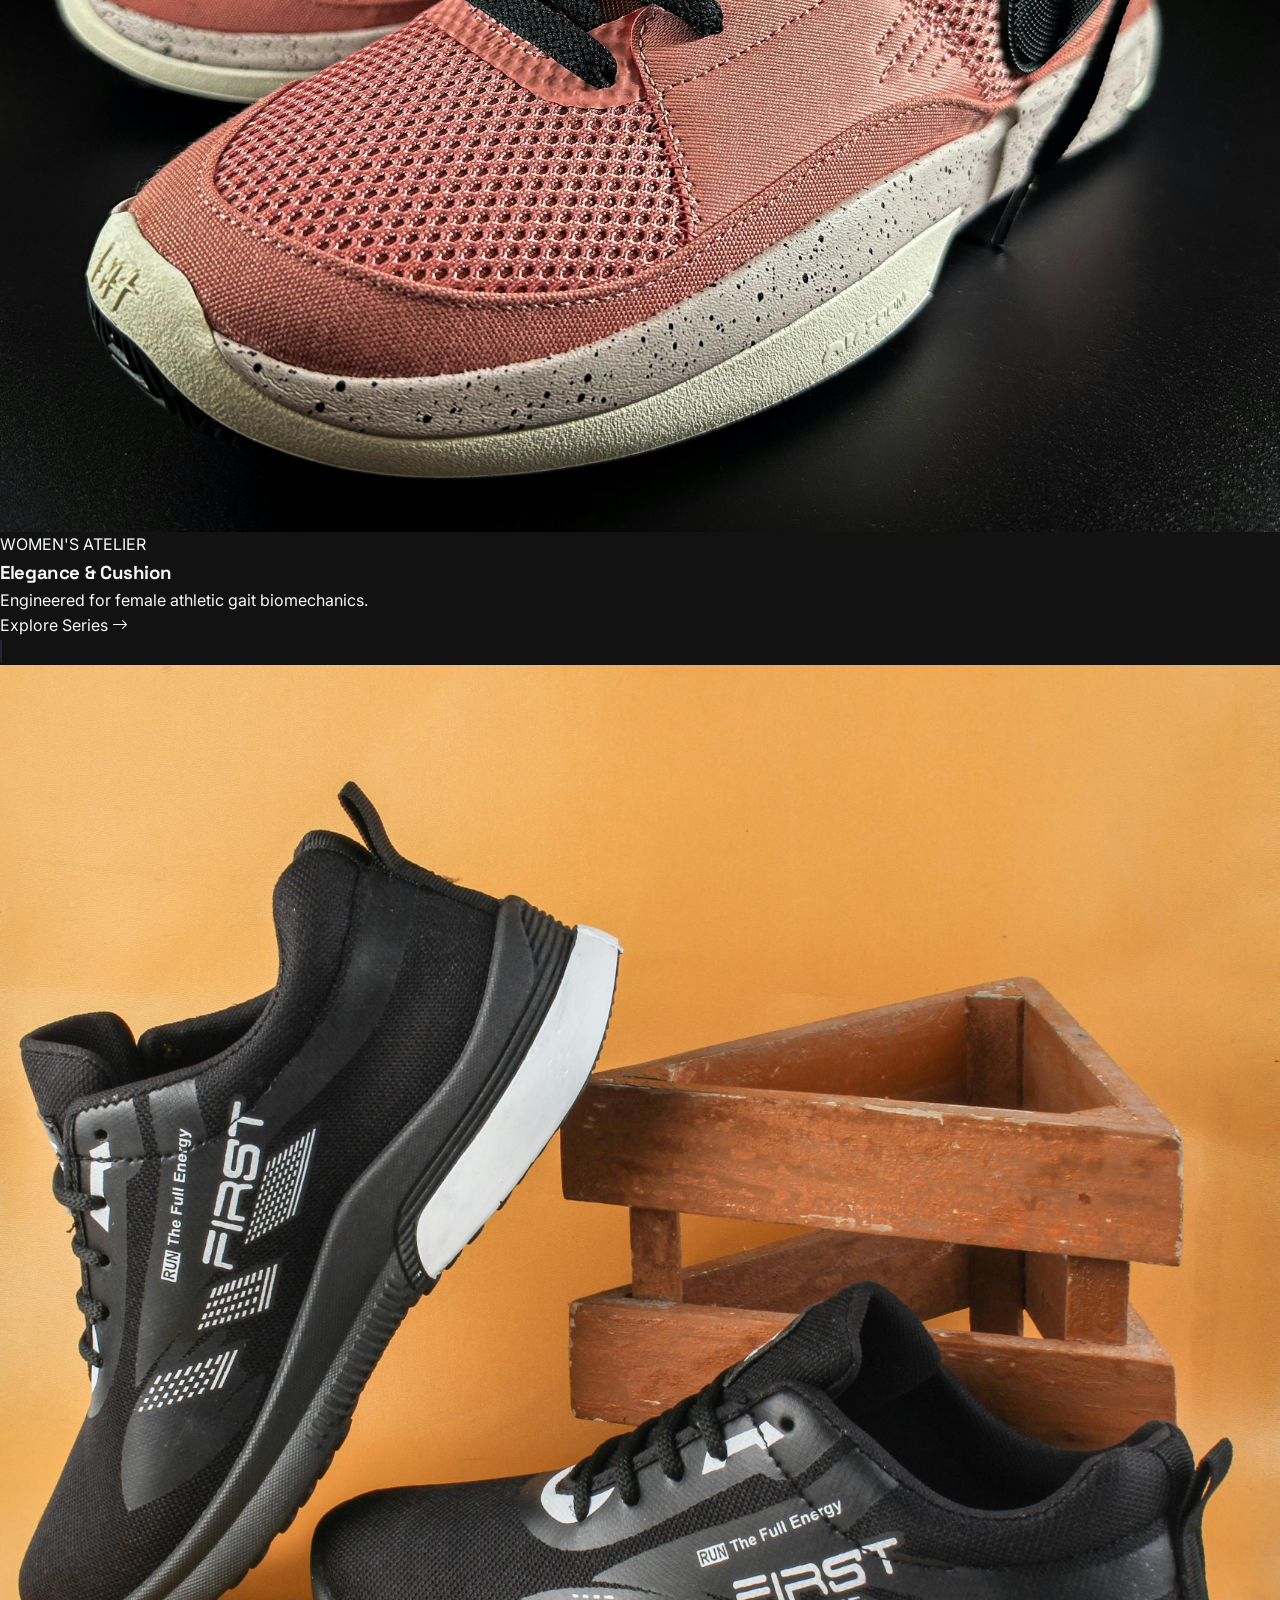
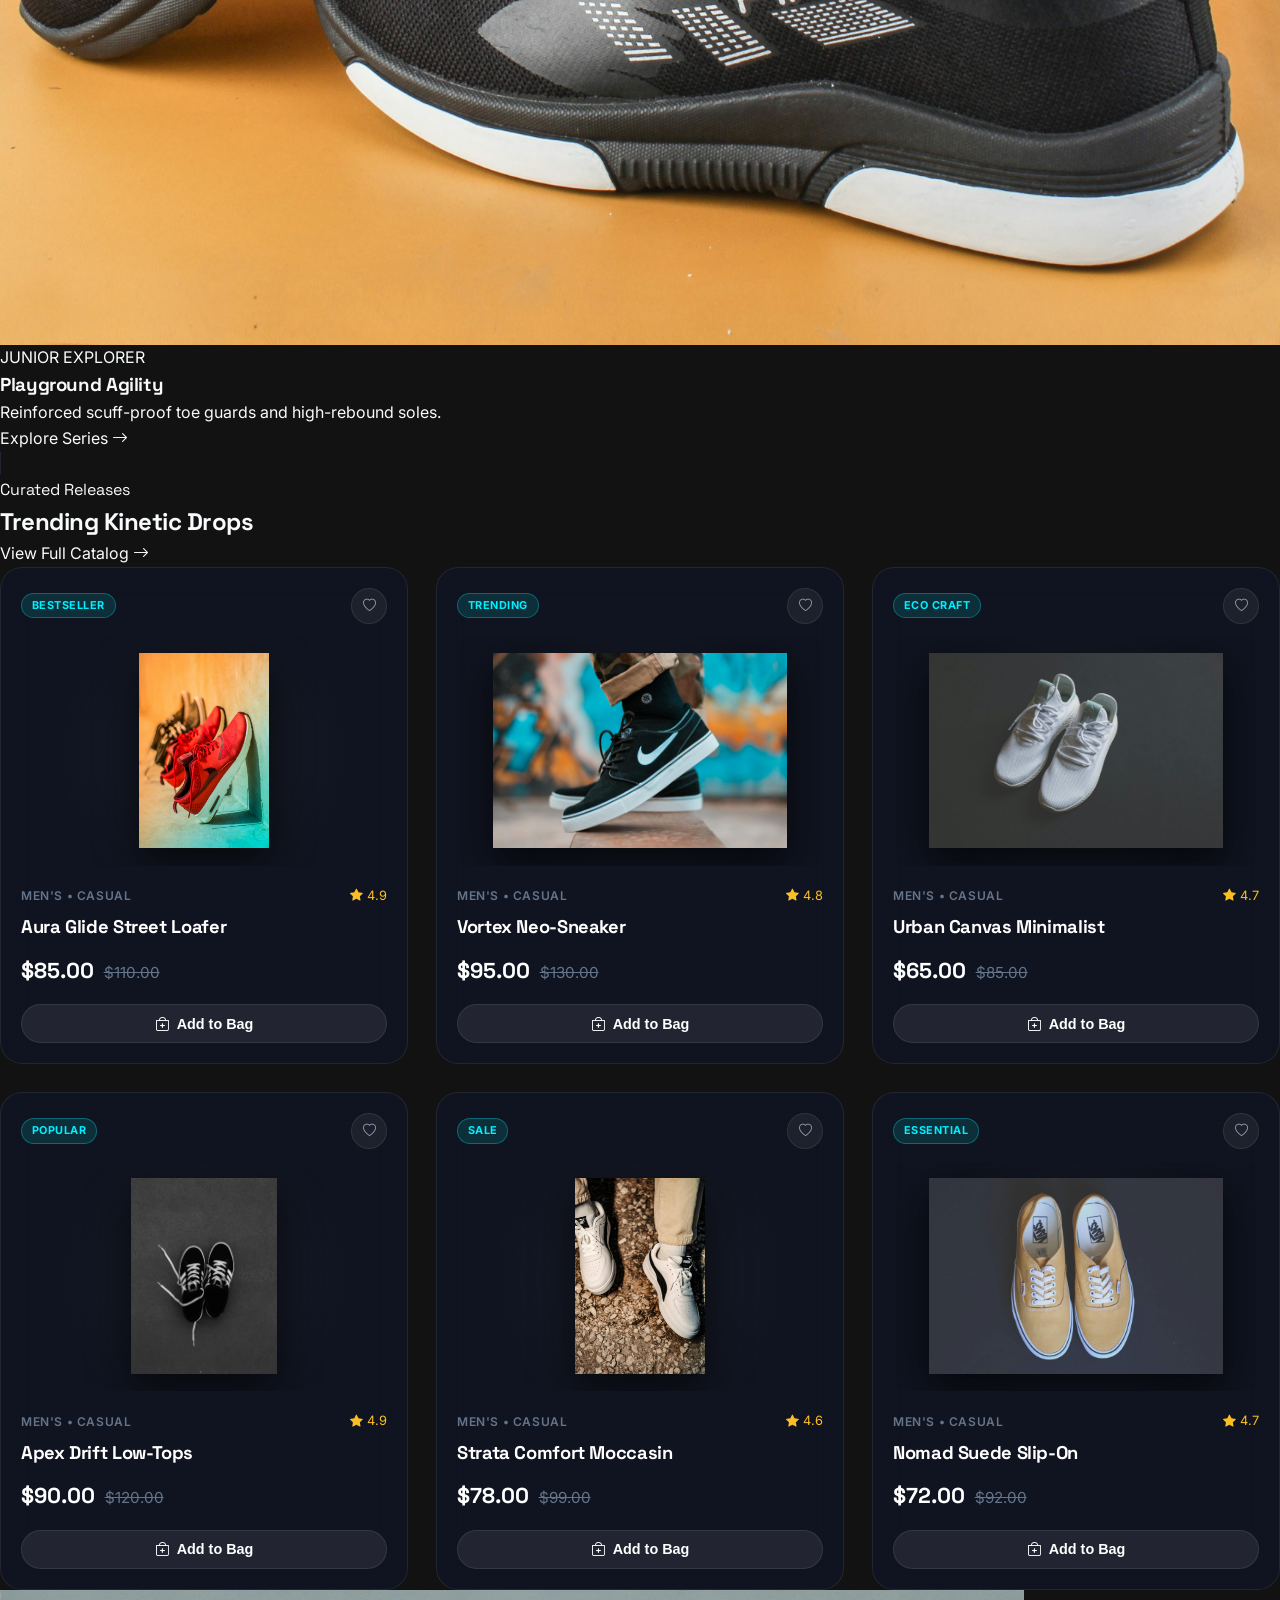
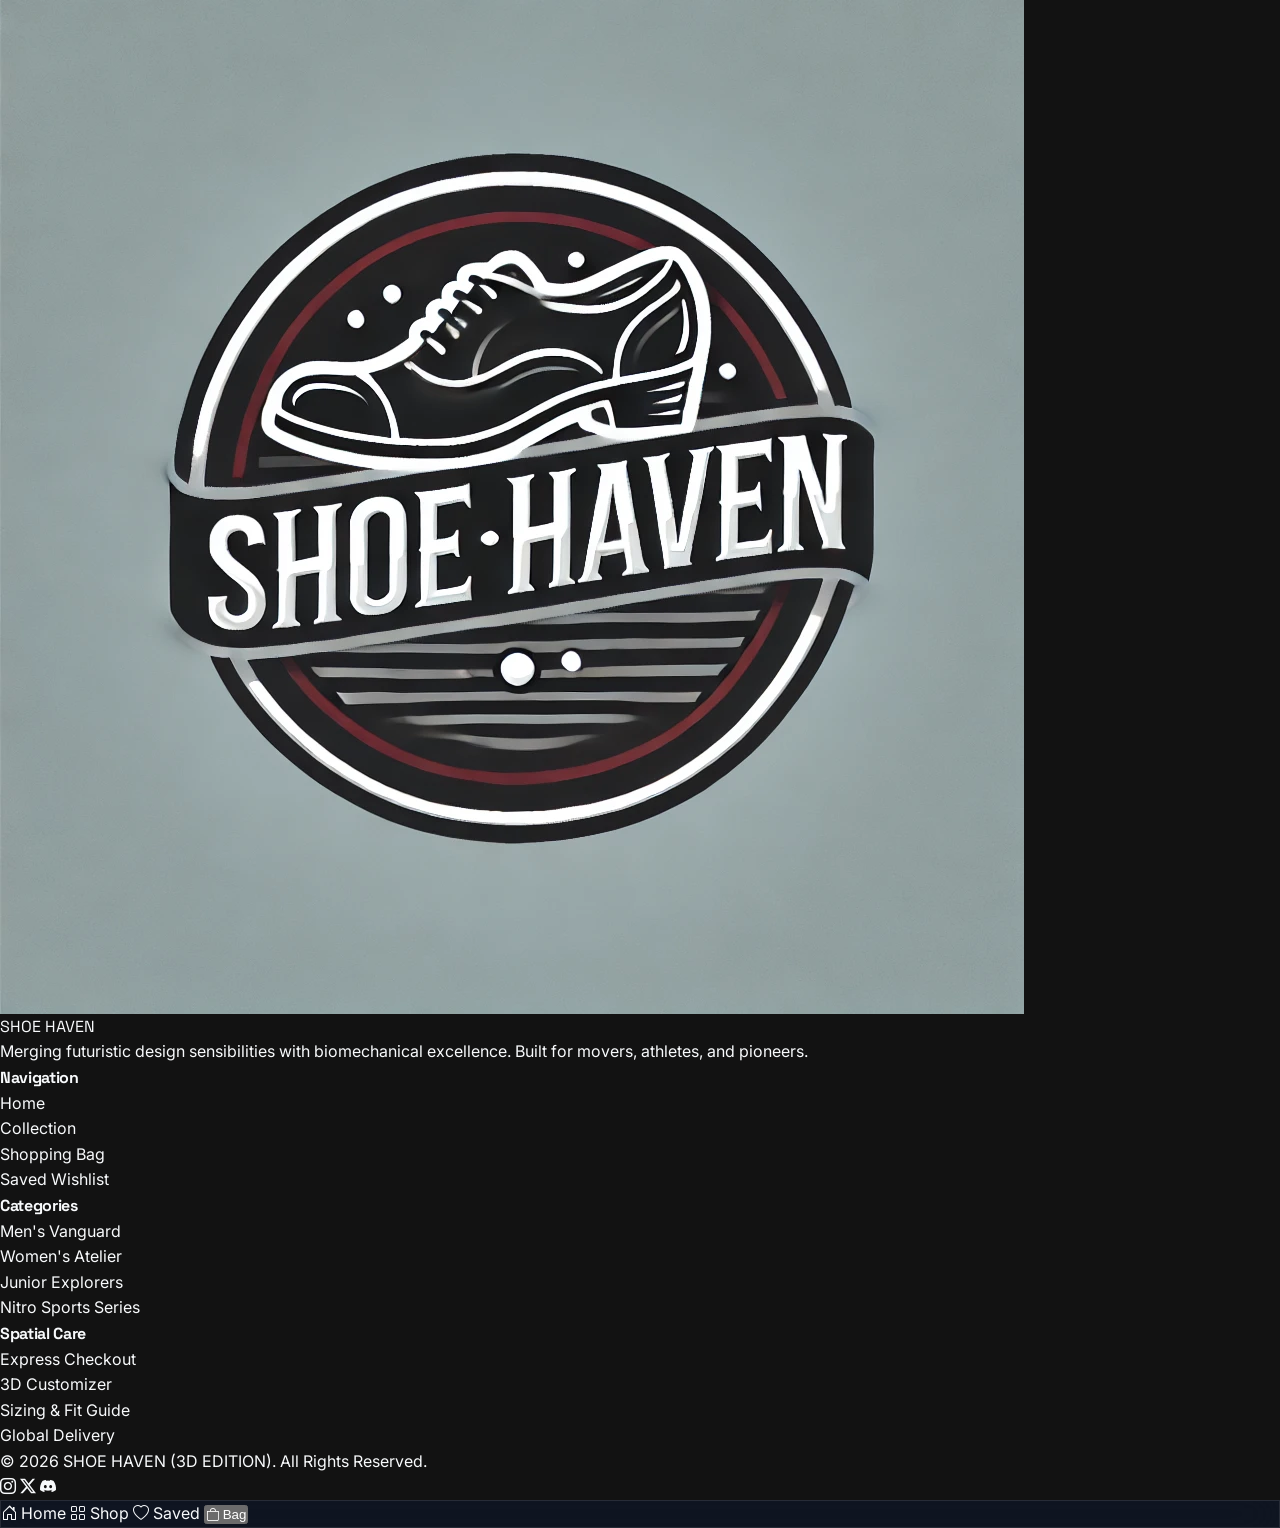
==== commit cd471c72: "feat(landing): implement futuristic 3D footwear landing page matching reference design with Tailwind" ====
--- a/index.html
+++ b/index.html
@@ -1,321 +1,590 @@
 <!DOCTYPE html>
-<html lang="en">
+<html lang="en" class="scroll-smooth">
 <head>
   <meta charset="UTF-8">
-  <meta name="viewport" content="width=device-width, initial-scale=1.0">
-  <title>SHOE HAVEN | Kinetic 3D Atelier & Luxury Footwear</title>
+  <meta name="viewport" content="width=device-width, initial-scale=1.0, maximum-scale=5.0">
+  <title>SHOE HAVEN (3D EDITION) | Futuristic Footwear & Spatial Atelier</title>
   <link rel="icon" href="images/Logo.webp" type="image/x-icon">
 
-  <!-- Bootstrap 5.3 & Bootstrap Icons -->
-  <link href="https://cdn.jsdelivr.net/npm/bootstrap@5.3.0-alpha1/dist/css/bootstrap.min.css" rel="stylesheet">
+  <!-- Google Fonts: Space Grotesk & Inter -->
+  <link rel="preconnect" href="https://fonts.googleapis.com">
+  <link rel="preconnect" href="https://fonts.gstatic.com" crossorigin>
+  <link href="https://fonts.googleapis.com/css2?family=Inter:wght@300;400;500;600;700&family=Space+Grotesk:wght@500;600;700;800&display=swap" rel="stylesheet">
+
+  <!-- Tailwind CSS CDN -->
+  <script src="https://cdn.tailwindcss.com"></script>
+  <script>
+    tailwind.config = {
+      darkMode: 'class',
+      theme: {
+        extend: {
+          colors: {
+            cosmic: {
+              900: '#030712',
+              800: '#070B16',
+              700: '#0B0F19',
+              600: '#111827',
+            },
+            cyan: {
+              neon: '#00E5FF',
+              glow: '#00F2FE',
+            },
+            swatch: {
+              cyan: '#00E5FF',
+              orange: '#FF6B00',
+              purple: '#A855F7',
+              green: '#10B981',
+            }
+          },
+          fontFamily: {
+            sans: ['Inter', 'sans-serif'],
+            display: ['Space Grotesk', 'sans-serif'],
+          },
+          boxShadow: {
+            'neon-cyan': '0 0 25px rgba(0, 229, 255, 0.45)',
+            'neon-cyan-lg': '0 0 45px rgba(0, 229, 255, 0.65)',
+            'glass': '0 8px 32px 0 rgba(0, 0, 0, 0.37)',
+            'card-3d': '0 20px 40px -15px rgba(0, 0, 0, 0.7)',
+          },
+          backdropBlur: {
+            'xs': '2px',
+          }
+        }
+      }
+    }
+  </script>
+
+  <!-- Icons -->
   <link rel="stylesheet" href="https://cdn.jsdelivr.net/npm/bootstrap-icons@1.11.3/font/bootstrap-icons.min.css">
 
-  <!-- Three.js (3D WebGL Engine) -->
+  <!-- Three.js Library -->
   <script src="https://cdnjs.cloudflare.com/ajax/libs/three.js/r128/three.min.js"></script>
 
-  <!-- Custom Kinetic Design System -->
+  <!-- Custom Master Stylesheet -->
   <link rel="stylesheet" href="css/style.css">
+
+  <style>
+    /* Custom Neon & Glassmorphism Utilities */
+    :root {
+      --current-neon: #00E5FF;
+    }
+
+    body {
+      background: radial-gradient(circle at 50% 10%, rgba(0, 229, 255, 0.08) 0%, transparent 45%),
+                  radial-gradient(circle at 85% 65%, rgba(168, 85, 247, 0.06) 0%, transparent 40%),
+                  linear-gradient(180deg, #0B0F19 0%, #070B16 50%, #030712 100%);
+      background-attachment: fixed;
+      font-family: 'Inter', sans-serif;
+    }
+
+    .font-space {
+      font-family: 'Space Grotesk', sans-serif;
+    }
+
+    .glass-pill {
+      background: rgba(15, 23, 42, 0.65);
+      backdrop-filter: blur(20px);
+      -webkit-backdrop-filter: blur(20px);
+      border: 1px solid rgba(255, 255, 255, 0.1);
+    }
+
+    .glass-card {
+      background: rgba(15, 23, 42, 0.6);
+      backdrop-filter: blur(16px);
+      -webkit-backdrop-filter: blur(16px);
+      border: 1px solid rgba(255, 255, 255, 0.08);
+    }
+
+    .neon-glow-btn {
+      background: linear-gradient(135deg, #00F2FE 0%, #00E5FF 100%);
+      box-shadow: 0 0 25px rgba(0, 229, 255, 0.5), inset 0 0 10px rgba(255, 255, 255, 0.4);
+      transition: all 0.3s cubic-bezier(0.16, 1, 0.3, 1);
+    }
+
+    .neon-glow-btn:hover {
+      box-shadow: 0 0 40px rgba(0, 229, 255, 0.8), inset 0 0 15px rgba(255, 255, 255, 0.6);
+      transform: translateY(-2px) scale(1.02);
+    }
+
+    .pulse-dot-cyan {
+      box-shadow: 0 0 12px #00E5FF;
+      animation: pulseGlow 2s infinite;
+    }
+
+    @keyframes pulseGlow {
+      0%, 100% { opacity: 1; transform: scale(1); }
+      50% { opacity: 0.4; transform: scale(1.3); }
+    }
+  </style>
 </head>
-<body>
-
-  <!-- FLOATING GLASS HEADER DOCK -->
-  <header class="haven-header">
-    <div class="header-glass-dock">
-      <div class="brand-wrapper">
-        <a href="index.html" class="d-flex align-items-center gap-2">
-          <div class="brand-logo-glow">
-            <img src="images/Logo.webp" alt="Shoe Haven">
-          </div>
-          <span class="brand-title">SHOE HAVEN</span>
-        </a>
-        <span class="brand-tag">3D EDITION</span>
-      </div>
-
-      <!-- Desktop Nav Links -->
-      <nav>
-        <ul class="nav-links">
-          <li><a href="index.html" class="nav-item-link active">Home</a></li>
-          <li><a href="product.html" class="nav-item-link">Collection</a></li>
-          <li><a href="product.html#men" class="nav-item-link">Men</a></li>
-          <li><a href="product.html#women" class="nav-item-link">Women</a></li>
-          <li><a href="product.html#kids" class="nav-item-link">Kids</a></li>
-        </ul>
-      </nav>
-
-      <!-- Action Icons -->
-      <div class="nav-actions">
-        <a href="wishlist.html" class="icon-btn" title="View Wishlist">
-          <i class="bi bi-heart"></i>
-          <span class="badge-pill wishlist-badge-count" style="display:none;">0</span>
-        </a>
-        <button class="icon-btn" onclick="HavenUI.openCartDrawer()" title="Open Bag">
-          <i class="bi bi-bag"></i>
-          <span class="badge-pill cart-badge-count" style="display:none;">0</span>
+<body class="text-slate-100 min-h-screen relative overflow-x-hidden selection:bg-cyan-400 selection:text-black">
+
+  <!-- =========================================================================
+       1. FLOATING GLASS PILL NAVBAR (Desktop & Mobile)
+       ========================================================================= -->
+  <header class="fixed top-4 left-0 right-0 z-50 px-4 sm:px-6 max-w-7xl mx-auto transition-all duration-300">
+    <nav class="glass-pill rounded-full px-4 sm:px-6 py-2.5 flex items-center justify-between shadow-2xl">
+      
+      <!-- Brand Logo & Badge -->
+      <a href="index.html" class="flex items-center gap-3 group">
+        <div class="relative w-10 h-10 rounded-full overflow-hidden border border-cyan-400/60 shadow-[0_0_15px_rgba(0,229,255,0.4)] group-hover:scale-105 transition-transform">
+          <img src="images/Logo.webp" alt="Shoe Haven Logo" class="w-full h-full object-cover">
+        </div>
+        <div class="flex items-center gap-2">
+          <span class="font-space font-bold text-lg sm:text-xl tracking-wider text-white bg-gradient-to-r from-white via-slate-100 to-cyan-300 bg-clip-text text-transparent">
+            SHOE HAVEN
+          </span>
+          <span class="text-[10px] font-space font-bold tracking-widest px-2 py-0.5 rounded-full bg-cyan-400/20 text-cyan-300 border border-cyan-400/40 shadow-[0_0_10px_rgba(0,229,255,0.3)]">
+            3D EDITION
+          </span>
+        </div>
+      </a>
+
+      <!-- Center Navigation Links (Desktop) -->
+      <ul class="hidden md:flex items-center gap-1.5 lg:gap-2">
+        <li>
+          <a href="index.html" class="px-4 py-1.5 rounded-full text-xs lg:text-sm font-medium tracking-wide bg-cyan-400/15 text-cyan-300 border border-cyan-400/30 shadow-[0_0_12px_rgba(0,229,255,0.25)] transition-all">
+            Home
+          </a>
+        </li>
+        <li>
+          <a href="product.html" class="px-3.5 py-1.5 rounded-full text-xs lg:text-sm font-medium text-slate-400 hover:text-white hover:bg-white/5 transition-all">
+            Collection
+          </a>
+        </li>
+        <li>
+          <a href="product.html#men" class="px-3.5 py-1.5 rounded-full text-xs lg:text-sm font-medium text-slate-400 hover:text-white hover:bg-white/5 transition-all">
+            Men
+          </a>
+        </li>
+        <li>
+          <a href="product.html#women" class="px-3.5 py-1.5 rounded-full text-xs lg:text-sm font-medium text-slate-400 hover:text-white hover:bg-white/5 transition-all">
+            Women
+          </a>
+        </li>
+        <li>
+          <a href="product.html#kids" class="px-3.5 py-1.5 rounded-full text-xs lg:text-sm font-medium text-slate-400 hover:text-white hover:bg-white/5 transition-all">
+            Kids
+          </a>
+        </li>
+      </ul>
+
+      <!-- Right Action Pill Buttons -->
+      <div class="flex items-center gap-2 sm:gap-3">
+        <!-- Search Trigger Button -->
+        <a href="product.html" class="w-9 h-9 sm:w-10 sm:h-10 rounded-full glass-card flex items-center justify-center text-slate-300 hover:text-cyan-300 hover:border-cyan-400/50 hover:shadow-[0_0_15px_rgba(0,229,255,0.3)] transition-all" title="Search Catalog">
+          <i class="bi bi-search text-sm"></i>
+        </a>
+
+        <!-- Wishlist Button -->
+        <a href="wishlist.html" class="w-9 h-9 sm:w-10 sm:h-10 rounded-full glass-card flex items-center justify-center text-slate-300 hover:text-pink-400 hover:border-pink-400/50 hover:shadow-[0_0_15px_rgba(244,114,182,0.3)] transition-all relative" title="Saved Wishlist">
+          <i class="bi bi-heart text-sm"></i>
+          <span class="wishlist-badge-count absolute -top-1 -right-1 min-w-[18px] h-[18px] px-1 bg-gradient-to-r from-pink-500 to-purple-500 text-[10px] font-bold text-white rounded-full flex items-center justify-center hidden">
+            0
+          </span>
+        </a>
+
+        <!-- Shopping Bag Trigger -->
+        <button onclick="HavenUI.openCartDrawer()" class="w-9 h-9 sm:w-10 sm:h-10 rounded-full glass-card flex items-center justify-center text-slate-300 hover:text-cyan-300 hover:border-cyan-400/50 hover:shadow-[0_0_15px_rgba(0,229,255,0.4)] transition-all relative" title="View Cart">
+          <i class="bi bi-bag text-sm"></i>
+          <span class="cart-badge-count absolute -top-1 -right-1 min-w-[18px] h-[18px] px-1 bg-cyan-400 text-[10px] font-bold text-black rounded-full flex items-center justify-center shadow-[0_0_8px_#00E5FF] hidden">
+            0
+          </span>
         </button>
+
+        <!-- Mobile Hamburger Toggle -->
+        <button id="mobile-menu-btn" class="md:hidden w-9 h-9 rounded-full glass-card flex items-center justify-center text-slate-300 hover:text-white" aria-label="Toggle Menu">
+          <i class="bi bi-list text-xl"></i>
+        </button>
+      </div>
+
+    </nav>
+
+    <!-- Mobile Slide-Down Navigation Sheet -->
+    <div id="mobile-menu-drawer" class="md:hidden mt-2 glass-pill rounded-3xl p-5 shadow-2xl transition-all duration-300 hidden">
+      <div class="flex flex-col gap-2">
+        <a href="index.html" class="px-4 py-2.5 rounded-xl text-sm font-semibold text-cyan-300 bg-cyan-400/10 border border-cyan-400/30 flex items-center justify-between">
+          <span>Home</span>
+          <i class="bi bi-chevron-right text-xs"></i>
+        </a>
+        <a href="product.html" class="px-4 py-2.5 rounded-xl text-sm font-medium text-slate-300 hover:text-white hover:bg-white/5 flex items-center justify-between">
+          <span>Collection</span>
+          <i class="bi bi-chevron-right text-xs text-slate-500"></i>
+        </a>
+        <a href="product.html#men" class="px-4 py-2.5 rounded-xl text-sm font-medium text-slate-300 hover:text-white hover:bg-white/5 flex items-center justify-between">
+          <span>Men's Series</span>
+          <i class="bi bi-chevron-right text-xs text-slate-500"></i>
+        </a>
+        <a href="product.html#women" class="px-4 py-2.5 rounded-xl text-sm font-medium text-slate-300 hover:text-white hover:bg-white/5 flex items-center justify-between">
+          <span>Women's Series</span>
+          <i class="bi bi-chevron-right text-xs text-slate-500"></i>
+        </a>
+        <a href="product.html#kids" class="px-4 py-2.5 rounded-xl text-sm font-medium text-slate-300 hover:text-white hover:bg-white/5 flex items-center justify-between">
+          <span>Kids' Series</span>
+          <i class="bi bi-chevron-right text-xs text-slate-500"></i>
+        </a>
+      </div>
+      <div class="mt-4 pt-4 border-t border-white/10 flex gap-2">
+        <a href="product.html" class="flex-1 py-2 rounded-xl text-center text-xs font-bold bg-cyan-400 text-black">Explore Drops</a>
+        <button onclick="HavenUI.openCartDrawer()" class="flex-1 py-2 rounded-xl text-center text-xs font-semibold glass-card text-white">View Bag</button>
       </div>
     </div>
   </header>
 
-  <!-- 3D KINETIC HERO SECTION -->
-  <section class="hero-stage">
-    <div class="hero-backdrop-glow"></div>
-    <div class="hero-grid">
+  <!-- =========================================================================
+       2. HERO SECTION (Desktop 2-Column & Responsive Mobile Stack)
+       ========================================================================= -->
+  <section class="relative min-h-[92vh] sm:min-h-screen flex items-center justify-center pt-28 pb-16 px-4 sm:px-6 lg:px-8 max-w-7xl mx-auto overflow-hidden">
+    
+    <!-- Ambient Radial Glows -->
+    <div class="absolute top-1/4 right-1/4 w-96 h-96 bg-cyan-500/10 rounded-full blur-[110px] pointer-events-none"></div>
+    <div class="absolute bottom-1/4 left-1/4 w-80 h-80 bg-purple-600/10 rounded-full blur-[100px] pointer-events-none"></div>
+
+    <div class="w-full grid grid-cols-1 lg:grid-cols-12 gap-8 lg:gap-12 items-center relative z-10">
       
-      <!-- Text & Value Prop -->
-      <div class="hero-text-content">
-        <div class="hero-chip">
-          <span class="pulse-dot"></span> Next-Gen Ergonomics & Design
-        </div>
-        <h1 class="hero-title">
-          Step into the <br>
-          <span class="gradient-text">Future of Motion</span>
+      <!-- LEFT COLUMN: Content & Value Proposition (5 Cols) -->
+      <div class="lg:col-span-5 flex flex-col items-center lg:items-start text-center lg:text-left">
+        
+        <!-- Category Tag Pill -->
+        <div class="inline-flex items-center gap-2 px-3.5 py-1.5 rounded-full bg-cyan-400/10 border border-cyan-400/30 text-cyan-300 text-xs font-semibold tracking-wider uppercase mb-6 shadow-[0_0_15px_rgba(0,229,255,0.15)]">
+          <span class="w-2 h-2 rounded-full bg-cyan-400 pulse-dot-cyan"></span>
+          <span>NEXT-GEN ERGONOMICS & DESIGN</span>
+        </div>
+
+        <!-- Main Headline -->
+        <h1 class="font-space font-extrabold text-4xl sm:text-5xl lg:text-6xl text-white tracking-tight leading-[1.08] mb-6">
+          Step into the<br>
+          <span class="bg-gradient-to-r from-cyan-300 via-cyan-glow to-white bg-clip-text text-transparent drop-shadow-[0_0_30px_rgba(0,229,255,0.4)]">
+            Future of Motion
+          </span>
         </h1>
-        <p class="hero-subtitle">
+
+        <!-- Subtitle -->
+        <p class="text-slate-400 text-sm sm:text-base lg:text-lg leading-relaxed max-w-lg mb-8">
           Experience spatial 3D footwear architecture engineered with nitrogen-infused kinetic foam and aerospace-grade lightweight mesh.
         </p>
 
-        <div class="hero-cta-group">
-          <a href="product.html" class="btn-neon">
+        <!-- CTA Buttons -->
+        <div class="flex flex-col sm:flex-row items-center gap-4 w-full sm:w-auto">
+          <!-- Primary CTA Button -->
+          <a href="product.html" class="neon-glow-btn text-black font-space font-bold px-8 py-3.5 rounded-full text-base flex items-center justify-center gap-2 w-full sm:w-auto min-h-[48px] tracking-wide">
             <span>Explore Drops</span>
-            <i class="bi bi-arrow-right"></i>
+            <i class="bi bi-arrow-right text-lg"></i>
           </a>
-          <button class="btn-glass" onclick="HavenUI.openCartDrawer()">
-            <i class="bi bi-bag-plus"></i> Quick Bag
+
+          <!-- Secondary CTA Button -->
+          <button onclick="HavenUI.openCartDrawer()" class="glass-card hover:bg-white/10 text-white font-medium px-7 py-3.5 rounded-full text-base flex items-center justify-center gap-2 w-full sm:w-auto min-h-[48px] transition-all">
+            <i class="bi bi-bag"></i>
+            <span>Quick Bag</span>
           </button>
         </div>
-      </div>
-
-      <!-- 3D Interactive WebGL Sneaker Canvas -->
-      <div class="hero-3d-wrapper">
-        <div id="three-canvas-container"></div>
-
-        <!-- Colorway Selector Swatches -->
-        <div class="model-color-swatches" title="Select Colorway">
-          <div class="color-swatch-dot active" data-color="#00F0FF" style="background:#00F0FF;" title="Cyber Cyan"></div>
-          <div class="color-swatch-dot" data-color="#FF6B00" style="background:#FF6B00;" title="Solar Amber"></div>
-          <div class="color-swatch-dot" data-color="#8B5CF6" style="background:#8B5CF6;" title="Neon Violet"></div>
-          <div class="color-swatch-dot" data-color="#10B981" style="background:#10B981;" title="Emerald Pulse"></div>
-        </div>
-
-        <div class="model-controls-badge">
-          <i class="bi bi-arrows-move"></i> Drag to Rotate 360° • Interactive Lighting
-        </div>
-      </div>
-
-    </div>
+
+        <!-- Carousel Orbit Nav Controls (< and >) -->
+        <div class="mt-8 flex items-center gap-3">
+          <button onclick="window.rotateSneaker('left')" class="w-10 h-10 rounded-full glass-card flex items-center justify-center text-slate-300 hover:text-cyan-300 hover:border-cyan-400/50 hover:shadow-[0_0_15px_rgba(0,229,255,0.3)] transition-all" aria-label="Rotate Left">
+            <i class="bi bi-chevron-left text-sm"></i>
+          </button>
+          <button onclick="window.rotateSneaker('right')" class="w-10 h-10 rounded-full glass-card flex items-center justify-center text-slate-300 hover:text-cyan-300 hover:border-cyan-400/50 hover:shadow-[0_0_15px_rgba(0,229,255,0.3)] transition-all" aria-label="Rotate Right">
+            <i class="bi bi-chevron-right text-sm"></i>
+          </button>
+          <span class="text-xs text-slate-500 font-mono tracking-wider ml-2">360° SPATIAL VIEWER</span>
+        </div>
+
+      </div>
+
+      <!-- RIGHT COLUMN: 3D Interactive Sneaker Showcase (7 Cols) -->
+      <div class="lg:col-span-7 relative flex items-center justify-center w-full">
+        
+        <!-- 3D Canvas Box -->
+        <div class="relative w-full h-[380px] sm:h-[460px] lg:h-[540px] flex items-center justify-center">
+          
+          <!-- WebGL Three.js Container -->
+          <div id="three-canvas-container" class="w-full h-full cursor-grab active:cursor-grabbing"></div>
+
+          <!-- Vertical Color Swatch Pill (Desktop: Far Right) -->
+          <div class="hidden md:flex absolute right-2 lg:right-4 top-1/2 -translate-y-1/2 flex-col gap-3 p-2.5 rounded-full glass-pill z-20 shadow-2xl">
+            <!-- Cyan (Active) -->
+            <button onclick="setShoeThemeColor('#00E5FF')" data-swatch-color="#00E5FF" class="w-6 h-6 rounded-full bg-[#00E5FF] shadow-[0_0_12px_#00E5FF] transition-all ring-2 ring-white scale-125" title="Cyber Cyan"></button>
+            <!-- Orange -->
+            <button onclick="setShoeThemeColor('#FF6B00')" data-swatch-color="#FF6B00" class="w-6 h-6 rounded-full bg-[#FF6B00] hover:shadow-[0_0_12px_#FF6B00] transition-all opacity-60 hover:opacity-100" title="Solar Orange"></button>
+            <!-- Purple -->
+            <button onclick="setShoeThemeColor('#A855F7')" data-swatch-color="#A855F7" class="w-6 h-6 rounded-full bg-[#A855F7] hover:shadow-[0_0_12px_#A855F7] transition-all opacity-60 hover:opacity-100" title="Neon Purple"></button>
+            <!-- Green -->
+            <button onclick="setShoeThemeColor('#10B981')" data-swatch-color="#10B981" class="w-6 h-6 rounded-full bg-[#10B981] hover:shadow-[0_0_12px_#10B981] transition-all opacity-60 hover:opacity-100" title="Emerald Green"></button>
+          </div>
+
+          <!-- Bottom Interactive Hint Badge -->
+          <div class="absolute bottom-3 sm:bottom-4 left-1/2 -translate-x-1/2 px-4 py-1.5 rounded-full glass-pill text-[11px] sm:text-xs font-medium text-slate-300 flex items-center gap-2 pointer-events-none shadow-lg">
+            <i class="bi bi-arrows-move text-cyan-300"></i>
+            <span>Drag to Rotate 360° • Interactive Lighting</span>
+          </div>
+
+        </div>
+
+      </div>
+
+    </div>
+
+    <!-- Mobile Horizontal Color Swatches Bar (under the shoe preview on mobile) -->
+    <div class="md:hidden flex items-center justify-center gap-4 mt-6 glass-pill px-5 py-2.5 rounded-full mx-auto w-fit z-20">
+      <span class="text-xs text-slate-400 font-medium">Colorway:</span>
+      <button onclick="setShoeThemeColor('#00E5FF')" data-swatch-color="#00E5FF" class="w-6 h-6 rounded-full bg-[#00E5FF] shadow-[0_0_10px_#00E5FF] ring-2 ring-white scale-110" title="Cyan"></button>
+      <button onclick="setShoeThemeColor('#FF6B00')" data-swatch-color="#FF6B00" class="w-6 h-6 rounded-full bg-[#FF6B00] opacity-60" title="Orange"></button>
+      <button onclick="setShoeThemeColor('#A855F7')" data-swatch-color="#A855F7" class="w-6 h-6 rounded-full bg-[#A855F7] opacity-60" title="Purple"></button>
+      <button onclick="setShoeThemeColor('#10B981')" data-swatch-color="#10B981" class="w-6 h-6 rounded-full bg-[#10B981] opacity-60" title="Green"></button>
+    </div>
+
   </section>
 
-  <!-- LIVE MARQUEE TICKER -->
-  <section class="haven-ticker-bar">
-    <div class="ticker-track">
-      <span class="ticker-item"><i class="bi bi-lightning-charge-fill"></i> NITROGEN KINETIC CORE</span>
-      <span class="ticker-item"><i class="bi bi-shield-check"></i> 100% SATISFACTION GUARANTEED</span>
-      <span class="ticker-item"><i class="bi bi-globe-americas"></i> WORLDWIDE EXPRESS DISPATCH</span>
-      <span class="ticker-item"><i class="bi bi-fingerprint"></i> ERGONOMIC ARCH BIOMECHANICS</span>
-      <span class="ticker-item"><i class="bi bi-gem"></i> ITALIAN FULL-GRAIN LEATHER</span>
-      <span class="ticker-item"><i class="bi bi-arrow-repeat"></i> 30-DAY HASSLE-FREE RETURNS</span>
-      <!-- Duplicate for seamless loop -->
-      <span class="ticker-item"><i class="bi bi-lightning-charge-fill"></i> NITROGEN KINETIC CORE</span>
-      <span class="ticker-item"><i class="bi bi-shield-check"></i> 100% SATISFACTION GUARANTEED</span>
-      <span class="ticker-item"><i class="bi bi-globe-americas"></i> WORLDWIDE EXPRESS DISPATCH</span>
+  <!-- =========================================================================
+       3. LIVE MARQUEE TICKER BAR
+       ========================================================================= -->
+  <section class="haven-ticker-bar bg-white/[0.02] border-y border-white/[0.06] py-3.5 overflow-hidden">
+    <div class="ticker-track flex items-center gap-12 font-space text-xs sm:text-sm tracking-widest uppercase text-slate-400 font-semibold">
+      <span class="flex items-center gap-2"><i class="bi bi-lightning-charge-fill text-cyan-400"></i> NITROGEN-INFUSED KINETIC FOAM</span>
+      <span class="flex items-center gap-2"><i class="bi bi-box text-cyan-400"></i> 360° SPATIAL ORBIT VIEWER</span>
+      <span class="flex items-center gap-2"><i class="bi bi-globe2 text-cyan-400"></i> WORLDWIDE EXPRESS DISPATCH</span>
+      <span class="flex items-center gap-2"><i class="bi bi-shield-check text-cyan-400"></i> 100% AUTHENTIC GUARANTEE</span>
+      <span class="flex items-center gap-2"><i class="bi bi-recycle text-cyan-400"></i> AEROSPACE RECYCLED MESH</span>
+      <!-- Loop Items -->
+      <span class="flex items-center gap-2"><i class="bi bi-lightning-charge-fill text-cyan-400"></i> NITROGEN-INFUSED KINETIC FOAM</span>
+      <span class="flex items-center gap-2"><i class="bi bi-box text-cyan-400"></i> 360° SPATIAL ORBIT VIEWER</span>
+      <span class="flex items-center gap-2"><i class="bi bi-globe2 text-cyan-400"></i> WORLDWIDE EXPRESS DISPATCH</span>
     </div>
   </section>
 
-  <!-- CATEGORIES BENTO GRID -->
-  <section class="categories-bento-section">
-    <div class="section-head">
-      <div class="section-subhead">Precision Curated</div>
-      <h2 class="section-title">Architected for Every Stride</h2>
-    </div>
-
-    <div class="bento-grid">
-      <!-- Men's Collection -->
-      <a href="product.html#men" class="bento-card">
-        <img src="images/Category/Men's Category/Men's Sports/Sports Mens.jpg" alt="Men's Footwear" class="bento-card-bg">
-        <div class="bento-card-content">
-          <span class="badge-tag mb-2" style="width:fit-content;">MEN'S LAB</span>
-          <h3 class="bento-card-title">Men's Vanguard</h3>
-          <p class="bento-card-desc">Casual loafers, Goodyear-welted oxfords, and high-rebound sports trainers.</p>
-          <span class="text-info fw-bold" style="font-size:0.9rem;">Browse Collection <i class="bi bi-arrow-right"></i></span>
+  <!-- =========================================================================
+       4. CATEGORY BENTO DISCOVERY GRID
+       ========================================================================= -->
+  <section class="max-w-7xl mx-auto px-4 sm:px-6 lg:px-8 py-20">
+    <div class="text-center mb-12">
+      <div class="text-cyan-400 text-xs font-bold uppercase tracking-widest mb-2 font-space">
+        Architected For Every Stride
+      </div>
+      <h2 class="text-3xl sm:text-4xl font-extrabold text-white font-space">
+        Engineered Categories
+      </h2>
+    </div>
+
+    <div class="grid grid-cols-1 md:grid-cols-3 gap-6">
+      
+      <!-- Men's Card -->
+      <a href="product.html#men" class="group relative h-[380px] rounded-3xl overflow-hidden glass-card border border-white/10 hover:border-cyan-400/50 transition-all duration-500 shadow-card-3d">
+        <img src="images/Category/Men's Category/Men's Sports/Sports Mens.jpg" alt="Men's Collection" class="absolute inset-0 w-full h-full object-cover brightness-75 group-hover:scale-105 group-hover:brightness-90 transition-all duration-700">
+        <div class="absolute inset-0 bg-gradient-to-t from-cosmic-900 via-cosmic-900/40 to-transparent p-6 flex flex-col justify-end">
+          <span class="text-[10px] font-bold tracking-widest px-2.5 py-1 rounded-full bg-cyan-400/20 text-cyan-300 border border-cyan-400/40 w-fit mb-2">MEN'S VANGUARD</span>
+          <h3 class="text-2xl font-bold text-white font-space mb-1">Performance & Speed</h3>
+          <p class="text-slate-300 text-xs mb-3">Adaptive propulsion shanks and nitrogen pods.</p>
+          <span class="text-cyan-300 text-xs font-semibold flex items-center gap-1 group-hover:translate-x-1 transition-transform">
+            Explore Series <i class="bi bi-arrow-right"></i>
+          </span>
         </div>
       </a>
 
-      <!-- Women's Collection -->
-      <a href="product.html#women" class="bento-card">
-        <img src="images/Category/Womens Category/Women Sports/Sports Women.jpg" alt="Women's Footwear" class="bento-card-bg">
-        <div class="bento-card-content">
-          <span class="badge-tag mb-2" style="width:fit-content; background:rgba(236,72,153,0.15); color:var(--accent-pink); border-color:var(--accent-pink);">WOMEN'S ATELIER</span>
-          <h3 class="bento-card-title">Women's Silhouette</h3>
-          <p class="bento-card-desc">Architectural stilettos, cloud-knit runners, and effortless everyday flats.</p>
-          <span class="text-pink fw-bold" style="font-size:0.9rem; color:var(--accent-pink);">Browse Collection <i class="bi bi-arrow-right"></i></span>
+      <!-- Women's Card -->
+      <a href="product.html#women" class="group relative h-[380px] rounded-3xl overflow-hidden glass-card border border-white/10 hover:border-pink-400/50 transition-all duration-500 shadow-card-3d">
+        <img src="images/Category/Womens Category/Women Sports/Sports Women.jpg" alt="Women's Collection" class="absolute inset-0 w-full h-full object-cover brightness-75 group-hover:scale-105 group-hover:brightness-90 transition-all duration-700">
+        <div class="absolute inset-0 bg-gradient-to-t from-cosmic-900 via-cosmic-900/40 to-transparent p-6 flex flex-col justify-end">
+          <span class="text-[10px] font-bold tracking-widest px-2.5 py-1 rounded-full bg-pink-400/20 text-pink-300 border border-pink-400/40 w-fit mb-2">WOMEN'S ATELIER</span>
+          <h3 class="text-2xl font-bold text-white font-space mb-1">Elegance & Cushion</h3>
+          <p class="text-slate-300 text-xs mb-3">Engineered for female athletic gait biomechanics.</p>
+          <span class="text-pink-300 text-xs font-semibold flex items-center gap-1 group-hover:translate-x-1 transition-transform">
+            Explore Series <i class="bi bi-arrow-right"></i>
+          </span>
         </div>
       </a>
 
-      <!-- Kids' Collection -->
-      <a href="product.html#kids" class="bento-card">
-        <img src="images/Category/Kids Category/Kid's Sports/Sports (3).jpg" alt="Kids Footwear" class="bento-card-bg">
-        <div class="bento-card-content">
-          <span class="badge-tag mb-2" style="width:fit-content; background:rgba(245,158,11,0.15); color:#f59e0b; border-color:#f59e0b;">JUNIOR FORWARD</span>
-          <h3 class="bento-card-title">Junior Explorers</h3>
-          <p class="bento-card-desc">Reinforced scuff-proof toe guards, high-bounce midsoles, and glitter party shoes.</p>
-          <span class="text-warning fw-bold" style="font-size:0.9rem;">Browse Collection <i class="bi bi-arrow-right"></i></span>
+      <!-- Kids' Card -->
+      <a href="product.html#kids" class="group relative h-[380px] rounded-3xl overflow-hidden glass-card border border-white/10 hover:border-amber-400/50 transition-all duration-500 shadow-card-3d">
+        <img src="images/Category/Kids Category/Kid's Sports/Sports (3).jpg" alt="Kids Collection" class="absolute inset-0 w-full h-full object-cover brightness-75 group-hover:scale-105 group-hover:brightness-90 transition-all duration-700">
+        <div class="absolute inset-0 bg-gradient-to-t from-cosmic-900 via-cosmic-900/40 to-transparent p-6 flex flex-col justify-end">
+          <span class="text-[10px] font-bold tracking-widest px-2.5 py-1 rounded-full bg-amber-400/20 text-amber-300 border border-amber-400/40 w-fit mb-2">JUNIOR EXPLORER</span>
+          <h3 class="text-2xl font-bold text-white font-space mb-1">Playground Agility</h3>
+          <p class="text-slate-300 text-xs mb-3">Reinforced scuff-proof toe guards and high-rebound soles.</p>
+          <span class="text-amber-300 text-xs font-semibold flex items-center gap-1 group-hover:translate-x-1 transition-transform">
+            Explore Series <i class="bi bi-arrow-right"></i>
+          </span>
         </div>
       </a>
+
     </div>
   </section>
 
-  <!-- FEATURED DROPS SHOWCASE (Dynamic Render from products.js) -->
-  <section class="catalog-section">
-    <div class="section-head">
-      <div class="section-subhead">Trending Now</div>
-      <h2 class="section-title">Iconic Drops of the Season</h2>
-    </div>
-
+  <!-- =========================================================================
+       5. FEATURED DROPS (Dynamic 3D Tilt Cards)
+       ========================================================================= -->
+  <section class="max-w-7xl mx-auto px-4 sm:px-6 lg:px-8 py-16">
+    <div class="flex flex-col sm:flex-row sm:items-end justify-between mb-10 gap-4">
+      <div>
+        <div class="text-cyan-400 text-xs font-bold uppercase tracking-widest mb-2 font-space">
+          Curated Releases
+        </div>
+        <h2 class="text-3xl sm:text-4xl font-extrabold text-white font-space">
+          Trending Kinetic Drops
+        </h2>
+      </div>
+      <a href="product.html" class="inline-flex items-center gap-2 text-cyan-300 hover:text-cyan-200 text-sm font-semibold">
+        <span>View Full Catalog</span>
+        <i class="bi bi-arrow-right"></i>
+      </a>
+    </div>
+
+    <!-- Products Grid Container -->
     <div class="products-grid" id="featured-drops-container">
-      <!-- Injected dynamically via script -->
-    </div>
-
-    <div class="text-center mt-5">
-      <a href="product.html" class="btn-neon">
-        <span>View Full 3D Catalog</span>
-        <i class="bi bi-grid-3x3-gap"></i>
-      </a>
+      <!-- Injected via JavaScript from data/products.js -->
     </div>
   </section>
 
-  <!-- LUXURY FOOTER -->
-  <footer class="haven-footer">
-    <div class="footer-inner">
-      <div class="footer-brand">
-        <div class="d-flex align-items-center gap-2 mb-2">
-          <img src="images/Logo.webp" alt="Logo" style="width:36px; height:36px; border-radius:50%; border:1px solid var(--accent-cyan);">
-          <span class="brand-title" style="font-size:1.2rem;">SHOE HAVEN</span>
-        </div>
-        <p>
-          Merging futuristic design sensibilities with biomechanical excellence. Designed for movers, creators, and boundary breakers.
-        </p>
-      </div>
-
-      <div>
-        <h4 class="footer-col-title">Navigation</h4>
-        <ul class="footer-links-list">
-          <li><a href="index.html">Home</a></li>
-          <li><a href="product.html">Full Catalog</a></li>
-          <li><a href="cart.html">Shopping Bag</a></li>
-          <li><a href="wishlist.html">Saved Items</a></li>
-        </ul>
-      </div>
-
-      <div>
-        <h4 class="footer-col-title">Categories</h4>
-        <ul class="footer-links-list">
-          <li><a href="product.html#men">Men's Vanguard</a></li>
-          <li><a href="product.html#women">Women's Atelier</a></li>
-          <li><a href="product.html#kids">Junior Explorers</a></li>
-          <li><a href="product.html#sports">Performance Lab</a></li>
-        </ul>
-      </div>
-
-      <div>
-        <h4 class="footer-col-title">Atelier Care</h4>
-        <ul class="footer-links-list">
-          <li><a href="checkout.html">Express Checkout</a></li>
-          <li><a href="#">Size & Fit Guide</a></li>
-          <li><a href="#">3D Customizer</a></li>
-          <li><a href="#">Authenticity Guarantee</a></li>
-        </ul>
-      </div>
-    </div>
-
-    <div class="footer-bottom-bar">
-      <span>&copy; 2026 Shoe Haven. All Rights Reserved. Engineered for Spatial Web.</span>
-      <div class="d-flex gap-3">
-        <a href="#" class="text-muted"><i class="bi bi-instagram"></i></a>
-        <a href="#" class="text-muted"><i class="bi bi-twitter-x"></i></a>
-        <a href="#" class="text-muted"><i class="bi bi-discord"></i></a>
+  <!-- =========================================================================
+       6. LUXURY FOOTER
+       ========================================================================= -->
+  <footer class="bg-black/80 border-t border-white/10 pt-16 pb-12 mt-20">
+    <div class="max-w-7xl mx-auto px-4 sm:px-6 lg:px-8">
+      <div class="grid grid-cols-1 md:grid-cols-4 gap-10 mb-12">
+        <div class="md:col-span-1">
+          <div class="flex items-center gap-2 mb-4">
+            <img src="images/Logo.webp" alt="Logo" class="w-8 h-8 rounded-full border border-cyan-400">
+            <span class="font-space font-bold text-xl text-white">SHOE HAVEN</span>
+          </div>
+          <p class="text-slate-400 text-xs leading-relaxed">
+            Merging futuristic design sensibilities with biomechanical excellence. Built for movers, athletes, and pioneers.
+          </p>
+        </div>
+
+        <div>
+          <h4 class="text-white font-space font-bold text-sm tracking-wider uppercase mb-4">Navigation</h4>
+          <ul class="flex flex-col gap-2.5 text-xs text-slate-400">
+            <li><a href="index.html" class="hover:text-cyan-300 transition-colors">Home</a></li>
+            <li><a href="product.html" class="hover:text-cyan-300 transition-colors">Collection</a></li>
+            <li><a href="cart.html" class="hover:text-cyan-300 transition-colors">Shopping Bag</a></li>
+            <li><a href="wishlist.html" class="hover:text-cyan-300 transition-colors">Saved Wishlist</a></li>
+          </ul>
+        </div>
+
+        <div>
+          <h4 class="text-white font-space font-bold text-sm tracking-wider uppercase mb-4">Categories</h4>
+          <ul class="flex flex-col gap-2.5 text-xs text-slate-400">
+            <li><a href="product.html#men" class="hover:text-cyan-300 transition-colors">Men's Vanguard</a></li>
+            <li><a href="product.html#women" class="hover:text-cyan-300 transition-colors">Women's Atelier</a></li>
+            <li><a href="product.html#kids" class="hover:text-cyan-300 transition-colors">Junior Explorers</a></li>
+            <li><a href="product.html#sports" class="hover:text-cyan-300 transition-colors">Nitro Sports Series</a></li>
+          </ul>
+        </div>
+
+        <div>
+          <h4 class="text-white font-space font-bold text-sm tracking-wider uppercase mb-4">Spatial Care</h4>
+          <ul class="flex flex-col gap-2.5 text-xs text-slate-400">
+            <li><a href="checkout.html" class="hover:text-cyan-300 transition-colors">Express Checkout</a></li>
+            <li><a href="#" class="hover:text-cyan-300 transition-colors">3D Customizer</a></li>
+            <li><a href="#" class="hover:text-cyan-300 transition-colors">Sizing & Fit Guide</a></li>
+            <li><a href="#" class="hover:text-cyan-300 transition-colors">Global Delivery</a></li>
+          </ul>
+        </div>
+      </div>
+
+      <div class="border-t border-white/10 pt-6 flex flex-col sm:flex-row items-center justify-between text-xs text-slate-500 gap-4">
+        <span>&copy; 2026 SHOE HAVEN (3D EDITION). All Rights Reserved.</span>
+        <div class="flex items-center gap-4 text-slate-400">
+          <a href="#" class="hover:text-cyan-300"><i class="bi bi-instagram text-base"></i></a>
+          <a href="#" class="hover:text-cyan-300"><i class="bi bi-twitter-x text-base"></i></a>
+          <a href="#" class="hover:text-cyan-300"><i class="bi bi-discord text-base"></i></a>
+        </div>
       </div>
     </div>
   </footer>
 
-  <!-- MOBILE FLOATING GLASS DOCK (< 768px) -->
-  <nav class="mobile-bottom-dock">
-    <a href="index.html" class="mobile-dock-btn active">
-      <i class="bi bi-house-door"></i>
-      <span>Home</span>
+  <!-- =========================================================================
+       7. MOBILE BOTTOM GLASS DOCK (< 768px)
+       ========================================================================= -->
+  <nav class="md:hidden fixed bottom-4 left-1/2 -translate-x-1/2 w-[calc(100%-2rem)] max-w-sm glass-pill rounded-full px-6 py-2.5 flex items-center justify-between z-40 shadow-2xl">
+    <a href="index.html" class="flex flex-col items-center gap-1 text-cyan-300">
+      <i class="bi bi-house-door text-lg"></i>
+      <span class="text-[10px] font-semibold">Home</span>
     </a>
-    <a href="product.html" class="mobile-dock-btn">
-      <i class="bi bi-grid"></i>
-      <span>Shop</span>
+    <a href="product.html" class="flex flex-col items-center gap-1 text-slate-400 hover:text-white">
+      <i class="bi bi-grid text-lg"></i>
+      <span class="text-[10px] font-medium">Shop</span>
     </a>
-    <a href="wishlist.html" class="mobile-dock-btn">
-      <i class="bi bi-heart"></i>
-      <span>Saved</span>
-      <span class="badge-pill wishlist-badge-count" style="display:none; position:absolute; top:-2px; right:6px;">0</span>
+    <a href="wishlist.html" class="flex flex-col items-center gap-1 text-slate-400 hover:text-white relative">
+      <i class="bi bi-heart text-lg"></i>
+      <span class="text-[10px] font-medium">Saved</span>
+      <span class="wishlist-badge-count absolute -top-1 -right-1 min-w-[14px] h-[14px] bg-pink-500 text-[8px] font-bold text-white rounded-full flex items-center justify-center hidden">
+        0
+      </span>
     </a>
-    <button class="mobile-dock-btn" onclick="HavenUI.openCartDrawer()">
-      <i class="bi bi-bag"></i>
-      <span>Bag</span>
-      <span class="badge-pill cart-badge-count" style="display:none; position:absolute; top:-2px; right:6px;">0</span>
+    <button onclick="HavenUI.openCartDrawer()" class="flex flex-col items-center gap-1 text-slate-400 hover:text-white relative">
+      <i class="bi bi-bag text-lg"></i>
+      <span class="text-[10px] font-medium">Bag</span>
+      <span class="cart-badge-count absolute -top-1 -right-1 min-w-[14px] h-[14px] bg-cyan-400 text-[8px] font-bold text-black rounded-full flex items-center justify-center hidden">
+        0
+      </span>
     </button>
   </nav>
 
-  <!-- Scripts -->
-  <script src="https://cdn.jsdelivr.net/npm/bootstrap@5.3.0-alpha1/dist/js/bootstrap.bundle.min.js"></script>
+  <!-- Core JavaScript Modules -->
   <script src="data/products.js"></script>
   <script src="js/app.js"></script>
   <script src="js/three-hero.js"></script>
 
-  <!-- Inject Featured Drops on Home Page -->
+  <!-- Mobile Drawer Toggle & Featured Drops Injection -->
   <script>
     document.addEventListener('DOMContentLoaded', () => {
+      // 1. Mobile Menu Toggle
+      const mobileBtn = document.getElementById('mobile-menu-btn');
+      const mobileDrawer = document.getElementById('mobile-menu-drawer');
+      if (mobileBtn && mobileDrawer) {
+        mobileBtn.addEventListener('click', () => {
+          mobileDrawer.classList.toggle('hidden');
+        });
+      }
+
+      // 2. Render Featured Drops on Home
       const container = document.getElementById('featured-drops-container');
-      if (!container || !window.SHOE_CATALOG) return;
-
-      // Pick 4 curated drops
-      const featured = window.SHOE_CATALOG.slice(0, 6);
-
-      container.innerHTML = featured.map(shoe => {
-        const isWish = HavenStore.isInWishlist(shoe.name);
-        return `
-          <div class="shoe-card">
-            <div class="card-top-badges">
-              <span class="badge-tag">${shoe.badge || 'HOT'}</span>
-              <button class="btn-wishlist-toggle ${isWish ? 'in-wishlist' : ''}" 
-                      onclick="HavenStore.toggleWishlist(${JSON.stringify(shoe).replace(/"/g, '&quot;')}); this.classList.toggle('in-wishlist');"
-                      title="Save to Wishlist">
-                <i class="bi ${isWish ? 'bi-heart-fill' : 'bi-heart'}"></i>
-              </button>
-            </div>
-
-            <div class="card-image-box">
-              <img src="${shoe.image}" alt="${shoe.name}" class="card-shoe-img">
-              <div class="card-quick-overlay">
-                <button class="btn-quick-view" onclick="HavenUI.openQuickView('${shoe.id}')">
-                  <i class="bi bi-eye"></i> Quick 3D View
+      if (container && window.SHOE_CATALOG) {
+        const featured = window.SHOE_CATALOG.slice(0, 6);
+        container.innerHTML = featured.map(shoe => {
+          const isWish = HavenStore.isInWishlist(shoe.name);
+          return `
+            <div class="shoe-card glass-card">
+              <div class="card-top-badges">
+                <span class="badge-tag">${shoe.badge || 'HOT'}</span>
+                <button class="btn-wishlist-toggle ${isWish ? 'in-wishlist' : ''}" 
+                        onclick="HavenStore.toggleWishlist(${JSON.stringify(shoe).replace(/"/g, '&quot;')}); this.classList.toggle('in-wishlist');"
+                        title="Save to Wishlist">
+                  <i class="bi ${isWish ? 'bi-heart-fill' : 'bi-heart'}"></i>
+                </button>
+              </div>
+
+              <div class="card-image-box">
+                <img src="${shoe.image}" alt="${shoe.name}" class="card-shoe-img" loading="lazy">
+                <div class="card-quick-overlay">
+                  <button class="btn-quick-view" onclick="HavenUI.openQuickView('${shoe.id}')">
+                    <i class="bi bi-eye"></i> Quick 3D View
+                  </button>
+                </div>
+              </div>
+
+              <div>
+                <div class="card-meta-line">
+                  <span class="shoe-category-tag">${shoe.gender}'s • ${shoe.category}</span>
+                  <span class="shoe-rating"><i class="bi bi-star-fill"></i> ${shoe.rating}</span>
+                </div>
+                <h3 class="shoe-title" title="${shoe.name}">${shoe.name}</h3>
+                <div class="card-foot-pricing">
+                  <span class="shoe-price">$${shoe.price.toFixed(2)}</span>
+                  ${shoe.originalPrice ? `<span class="shoe-original-price">$${shoe.originalPrice.toFixed(2)}</span>` : ''}
+                </div>
+              </div>
+
+              <div class="card-action-bar">
+                <button class="btn-add-cart" onclick="HavenStore.addToCart(${JSON.stringify(shoe).replace(/"/g, '&quot;')})">
+                  <i class="bi bi-bag-plus"></i> Add to Bag
                 </button>
               </div>
             </div>
-
-            <div>
-              <div class="card-meta-line">
-                <span class="shoe-category-tag">${shoe.gender}'s • ${shoe.category}</span>
-                <span class="shoe-rating"><i class="bi bi-star-fill"></i> ${shoe.rating}</span>
-              </div>
-              <h3 class="shoe-title" title="${shoe.name}">${shoe.name}</h3>
-              <div class="card-foot-pricing">
-                <span class="shoe-price">$${shoe.price.toFixed(2)}</span>
-                ${shoe.originalPrice ? `<span class="shoe-original-price">$${shoe.originalPrice.toFixed(2)}</span>` : ''}
-              </div>
-            </div>
-
-            <div class="card-action-bar">
-              <button class="btn-add-cart" onclick="HavenStore.addToCart(${JSON.stringify(shoe).replace(/"/g, '&quot;')})">
-                <i class="bi bi-bag-plus"></i> Add to Bag
-              </button>
-            </div>
-          </div>
-        `;
-      }).join('');
+          `;
+        }).join('');
+      }
     });
   </script>
 </body>
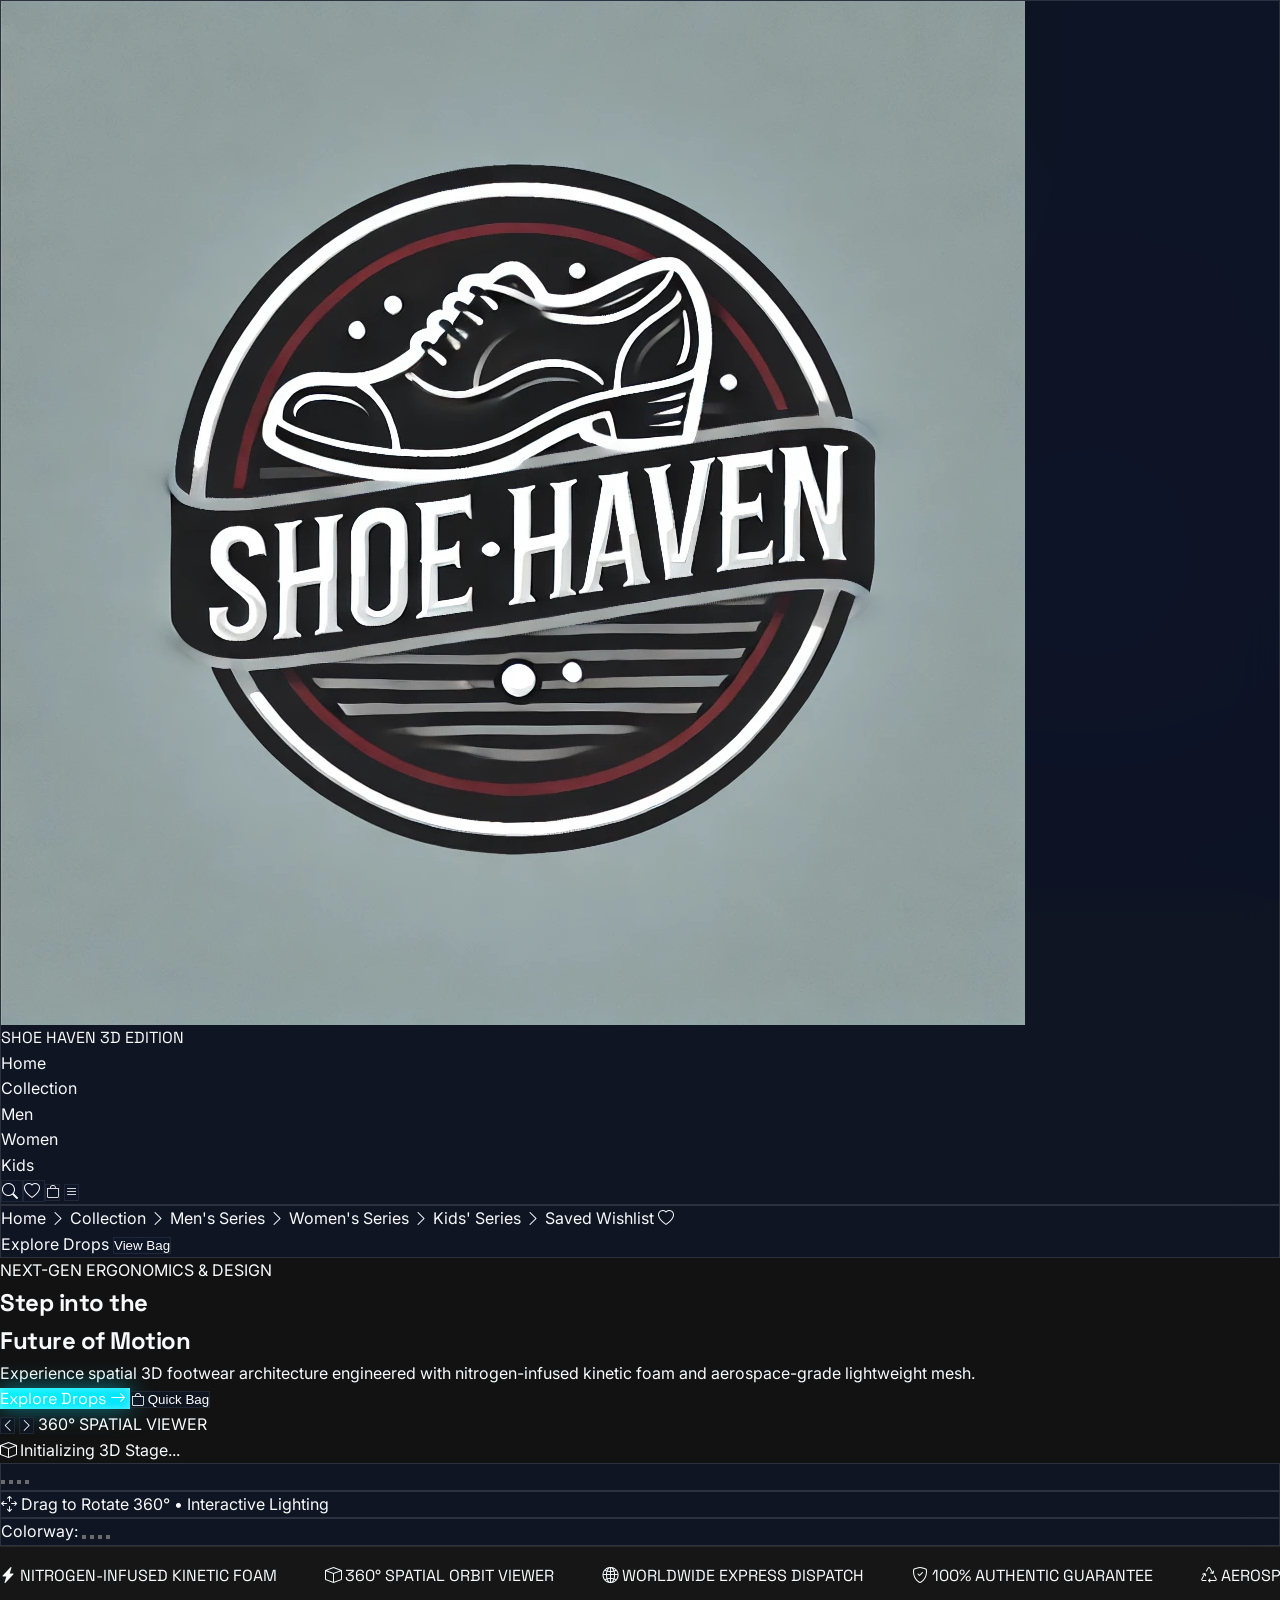
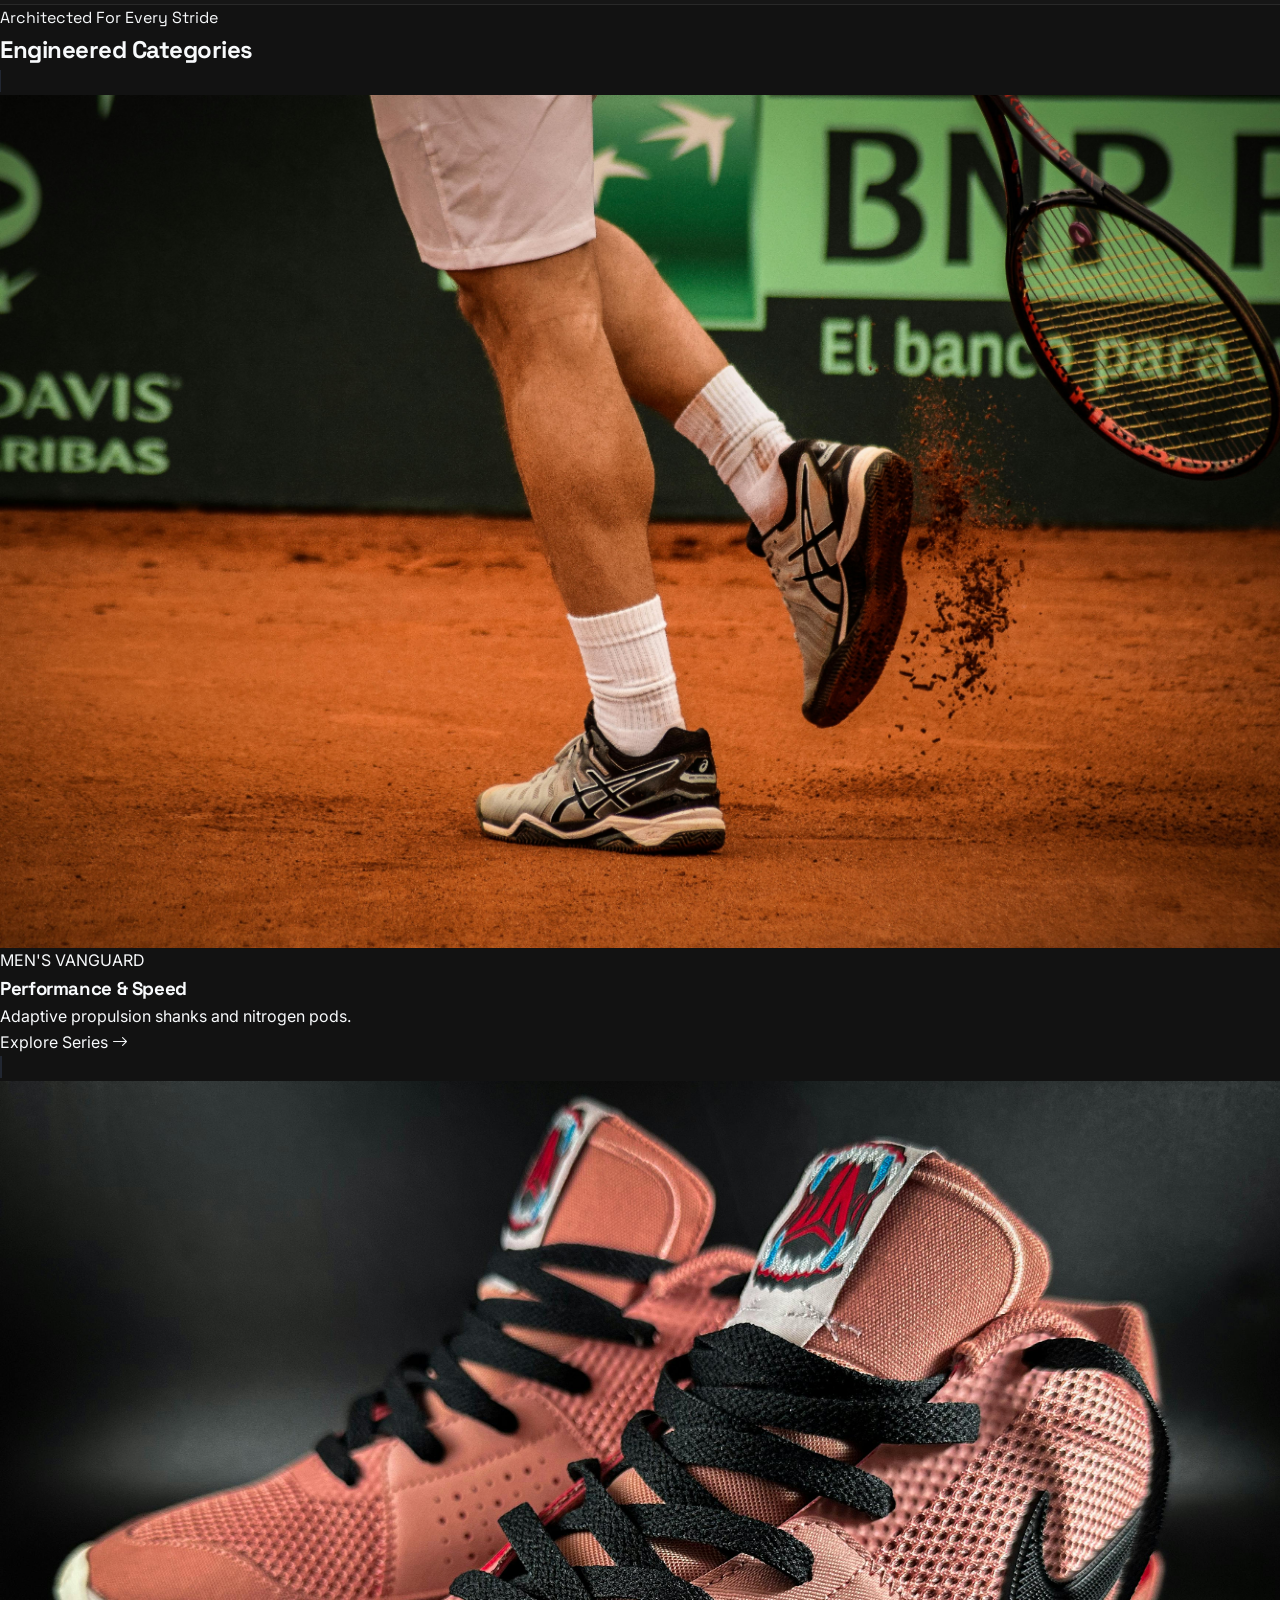
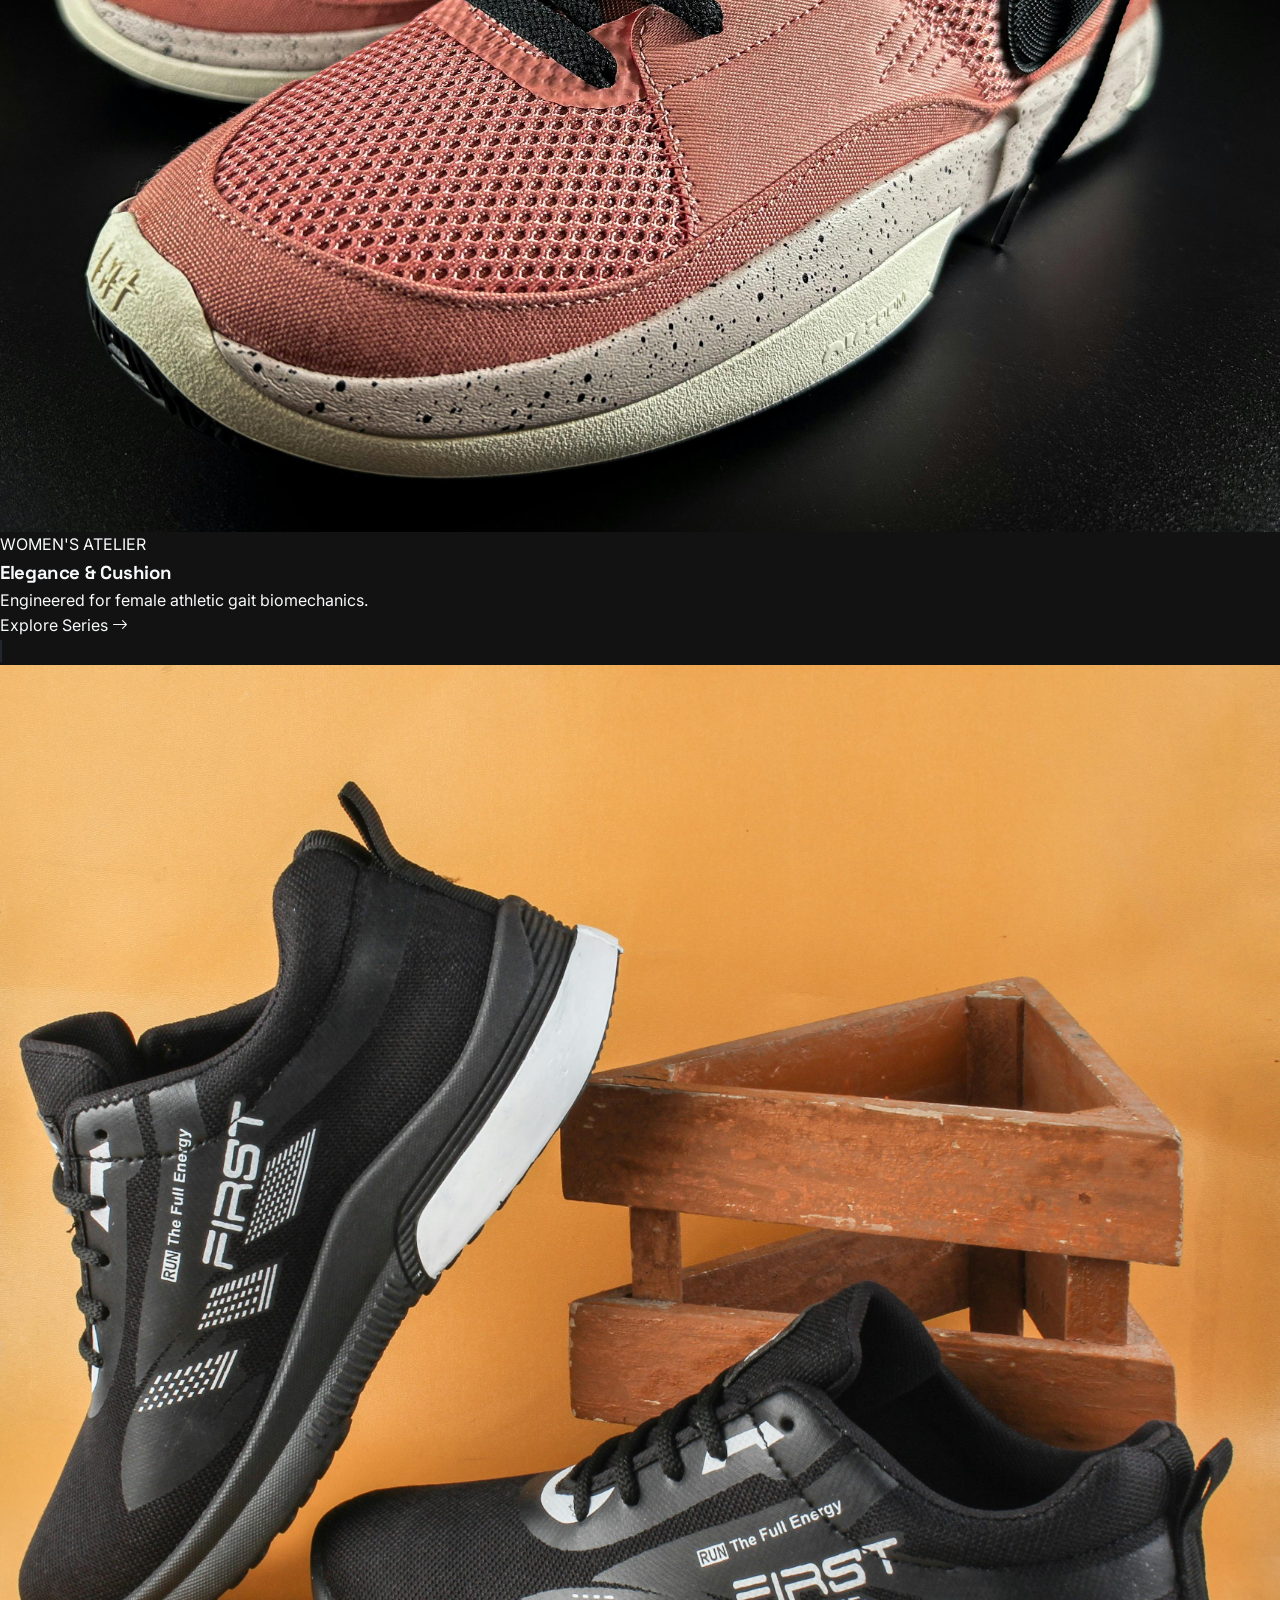
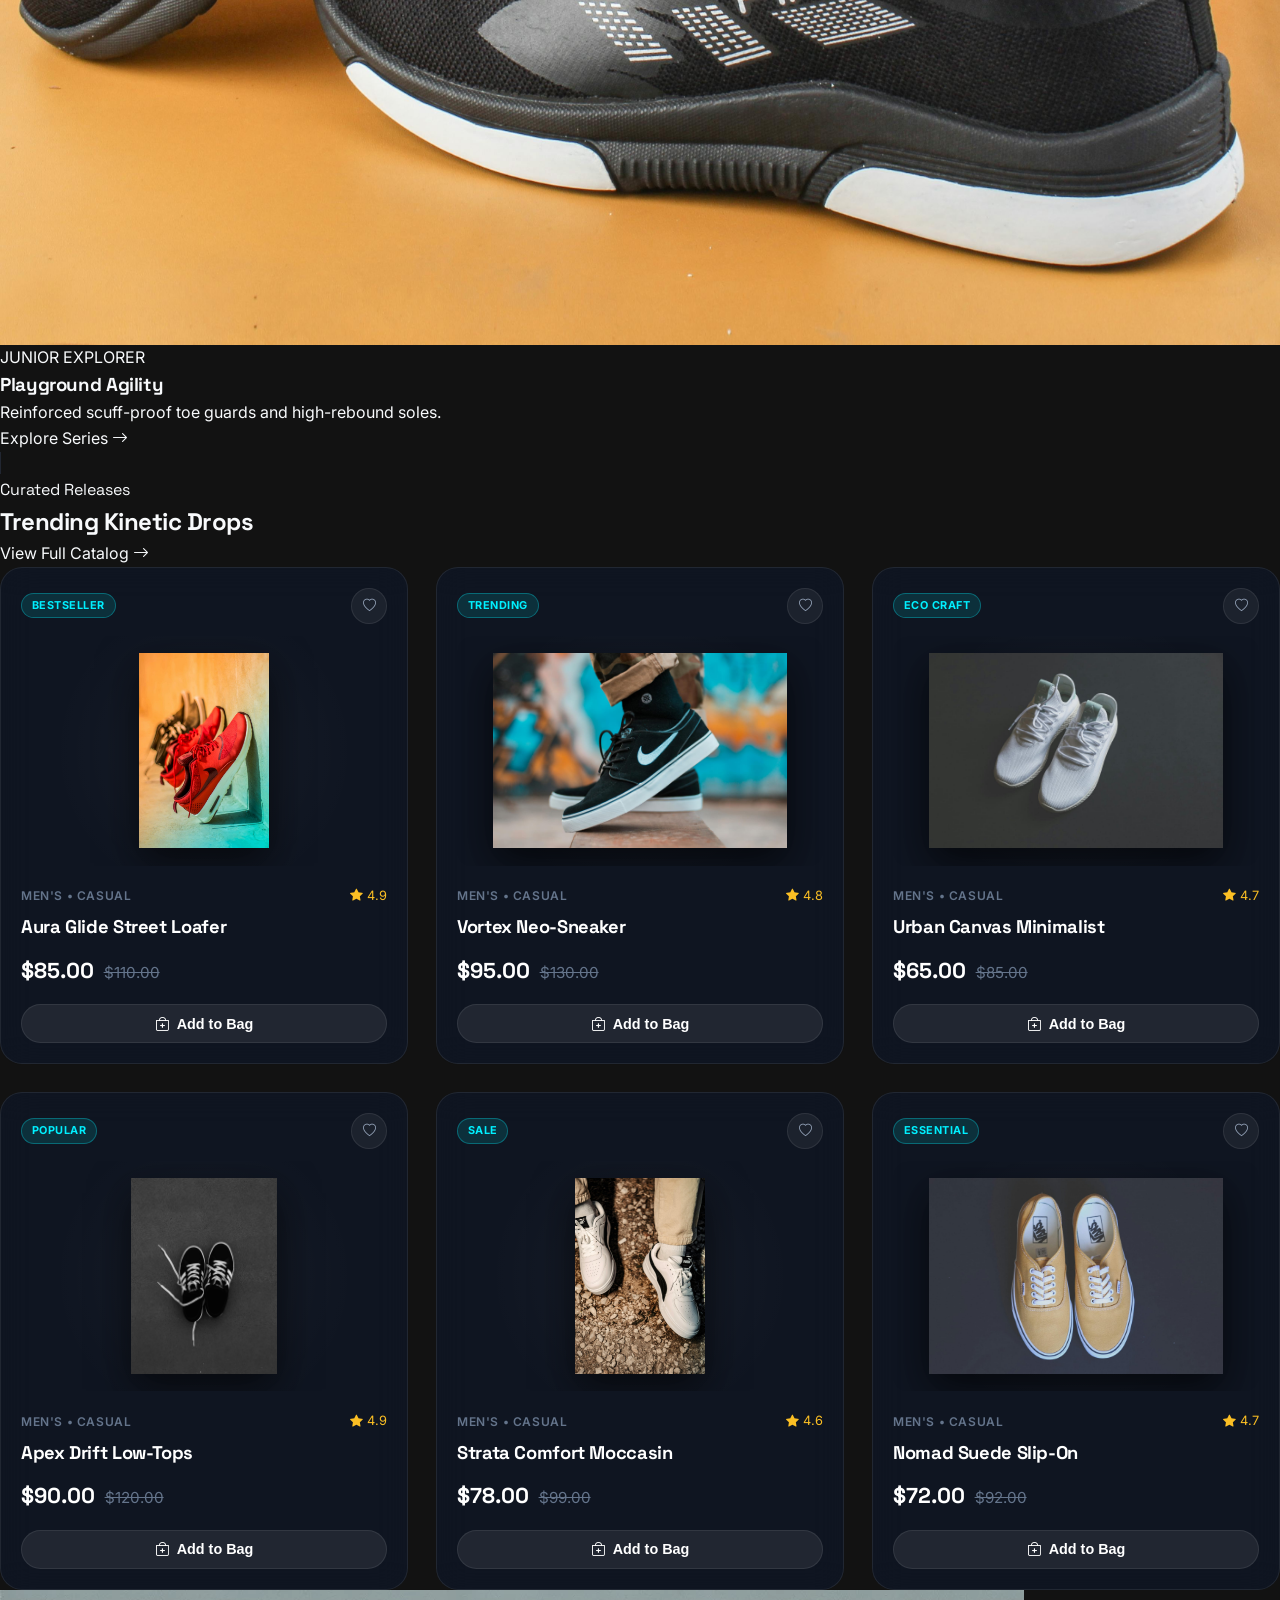
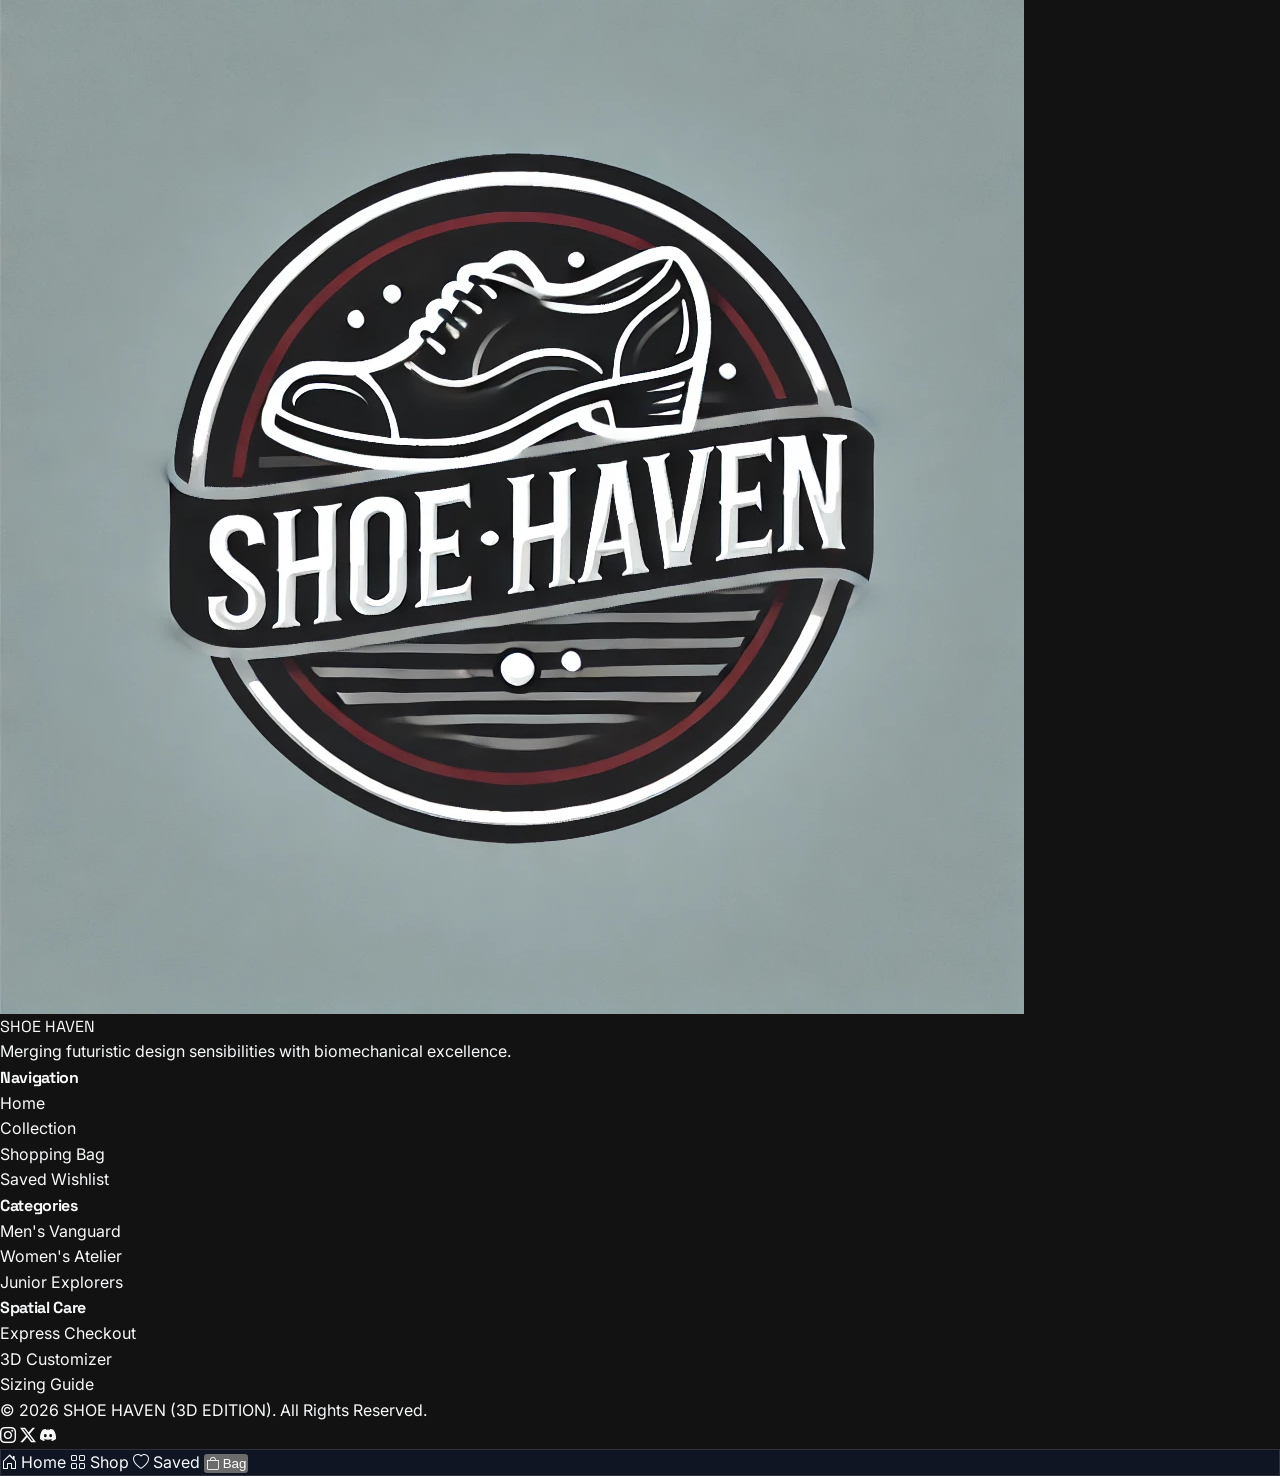
==== commit 2fad0b6e: "fix(mobile): resolve responsive hero alignment, prevent narrow text wrapping, streamline top navigat" ====
--- a/index.html
+++ b/index.html
@@ -28,12 +28,6 @@
             cyan: {
               neon: '#00E5FF',
               glow: '#00F2FE',
-            },
-            swatch: {
-              cyan: '#00E5FF',
-              orange: '#FF6B00',
-              purple: '#A855F7',
-              green: '#10B981',
             }
           },
           fontFamily: {
@@ -42,12 +36,8 @@
           },
           boxShadow: {
             'neon-cyan': '0 0 25px rgba(0, 229, 255, 0.45)',
-            'neon-cyan-lg': '0 0 45px rgba(0, 229, 255, 0.65)',
             'glass': '0 8px 32px 0 rgba(0, 0, 0, 0.37)',
             'card-3d': '0 20px 40px -15px rgba(0, 0, 0, 0.7)',
-          },
-          backdropBlur: {
-            'xs': '2px',
           }
         }
       }
@@ -64,17 +54,18 @@
   <link rel="stylesheet" href="css/style.css">
 
   <style>
-    /* Custom Neon & Glassmorphism Utilities */
     :root {
       --current-neon: #00E5FF;
     }
 
     body {
-      background: radial-gradient(circle at 50% 10%, rgba(0, 229, 255, 0.08) 0%, transparent 45%),
+      background: radial-gradient(circle at 50% 12%, rgba(0, 229, 255, 0.08) 0%, transparent 45%),
                   radial-gradient(circle at 85% 65%, rgba(168, 85, 247, 0.06) 0%, transparent 40%),
                   linear-gradient(180deg, #0B0F19 0%, #070B16 50%, #030712 100%);
       background-attachment: fixed;
       font-family: 'Inter', sans-serif;
+      overflow-x: hidden;
+      width: 100%;
     }
 
     .font-space {
@@ -82,14 +73,14 @@
     }
 
     .glass-pill {
-      background: rgba(15, 23, 42, 0.65);
+      background: rgba(15, 23, 42, 0.75);
       backdrop-filter: blur(20px);
       -webkit-backdrop-filter: blur(20px);
-      border: 1px solid rgba(255, 255, 255, 0.1);
+      border: 1px solid rgba(255, 255, 255, 0.12);
     }
 
     .glass-card {
-      background: rgba(15, 23, 42, 0.6);
+      background: rgba(15, 23, 42, 0.65);
       backdrop-filter: blur(16px);
       -webkit-backdrop-filter: blur(16px);
       border: 1px solid rgba(255, 255, 255, 0.08);
@@ -115,35 +106,57 @@
       0%, 100% { opacity: 1; transform: scale(1); }
       50% { opacity: 0.4; transform: scale(1.3); }
     }
+
+    /* Force responsive container widths */
+    @media (max-width: 1023px) {
+      .hero-grid-responsive {
+        display: flex !important;
+        flex-direction: column !important;
+        width: 100% !important;
+      }
+      .hero-content-col {
+        width: 100% !important;
+        max-width: 100% !important;
+        text-align: center !important;
+        align-items: center !important;
+        padding-left: 0 !important;
+        padding-right: 0 !important;
+      }
+      .hero-showcase-col {
+        width: 100% !important;
+        max-width: 100% !important;
+        margin-top: 1.5rem !important;
+      }
+    }
   </style>
 </head>
-<body class="text-slate-100 min-h-screen relative overflow-x-hidden selection:bg-cyan-400 selection:text-black">
+<body class="text-slate-100 min-h-screen relative selection:bg-cyan-400 selection:text-black pb-28 md:pb-12">
 
   <!-- =========================================================================
-       1. FLOATING GLASS PILL NAVBAR (Desktop & Mobile)
+       1. FLOATING GLASS PILL NAVBAR
        ========================================================================= -->
-  <header class="fixed top-4 left-0 right-0 z-50 px-4 sm:px-6 max-w-7xl mx-auto transition-all duration-300">
-    <nav class="glass-pill rounded-full px-4 sm:px-6 py-2.5 flex items-center justify-between shadow-2xl">
+  <header class="fixed top-3 sm:top-4 left-0 right-0 z-50 px-3 sm:px-6 max-w-7xl mx-auto">
+    <nav class="glass-pill rounded-full px-3.5 sm:px-6 py-2 sm:py-2.5 flex items-center justify-between shadow-2xl">
       
-      <!-- Brand Logo & Badge -->
-      <a href="index.html" class="flex items-center gap-3 group">
-        <div class="relative w-10 h-10 rounded-full overflow-hidden border border-cyan-400/60 shadow-[0_0_15px_rgba(0,229,255,0.4)] group-hover:scale-105 transition-transform">
+      <!-- Brand Logo & Title -->
+      <a href="index.html" class="flex items-center gap-2 sm:gap-3 group">
+        <div class="relative w-8 h-8 sm:w-10 sm:h-10 rounded-full overflow-hidden border border-cyan-400/60 shadow-[0_0_15px_rgba(0,229,255,0.4)] group-hover:scale-105 transition-transform">
           <img src="images/Logo.webp" alt="Shoe Haven Logo" class="w-full h-full object-cover">
         </div>
-        <div class="flex items-center gap-2">
-          <span class="font-space font-bold text-lg sm:text-xl tracking-wider text-white bg-gradient-to-r from-white via-slate-100 to-cyan-300 bg-clip-text text-transparent">
+        <div class="flex items-center gap-1.5 sm:gap-2">
+          <span class="font-space font-bold text-base sm:text-xl tracking-wider text-white">
             SHOE HAVEN
           </span>
-          <span class="text-[10px] font-space font-bold tracking-widest px-2 py-0.5 rounded-full bg-cyan-400/20 text-cyan-300 border border-cyan-400/40 shadow-[0_0_10px_rgba(0,229,255,0.3)]">
+          <span class="hidden sm:inline-block text-[10px] font-space font-bold tracking-widest px-2 py-0.5 rounded-full bg-cyan-400/20 text-cyan-300 border border-cyan-400/40">
             3D EDITION
           </span>
         </div>
       </a>
 
-      <!-- Center Navigation Links (Desktop) -->
+      <!-- Center Nav Links (Desktop Only) -->
       <ul class="hidden md:flex items-center gap-1.5 lg:gap-2">
         <li>
-          <a href="index.html" class="px-4 py-1.5 rounded-full text-xs lg:text-sm font-medium tracking-wide bg-cyan-400/15 text-cyan-300 border border-cyan-400/30 shadow-[0_0_12px_rgba(0,229,255,0.25)] transition-all">
+          <a href="index.html" class="px-4 py-1.5 rounded-full text-xs lg:text-sm font-medium tracking-wide bg-cyan-400/15 text-cyan-300 border border-cyan-400/30 shadow-[0_0_12px_rgba(0,229,255,0.25)]">
             Home
           </a>
         </li>
@@ -170,61 +183,65 @@
       </ul>
 
       <!-- Right Action Pill Buttons -->
-      <div class="flex items-center gap-2 sm:gap-3">
-        <!-- Search Trigger Button -->
-        <a href="product.html" class="w-9 h-9 sm:w-10 sm:h-10 rounded-full glass-card flex items-center justify-center text-slate-300 hover:text-cyan-300 hover:border-cyan-400/50 hover:shadow-[0_0_15px_rgba(0,229,255,0.3)] transition-all" title="Search Catalog">
+      <div class="flex items-center gap-1.5 sm:gap-2.5">
+        <!-- Search Trigger (Hidden on narrow mobile, in drawer) -->
+        <a href="product.html" class="hidden sm:flex w-9 h-9 sm:w-10 sm:h-10 rounded-full glass-card items-center justify-center text-slate-300 hover:text-cyan-300 transition-all" title="Search Catalog">
           <i class="bi bi-search text-sm"></i>
         </a>
 
-        <!-- Wishlist Button -->
-        <a href="wishlist.html" class="w-9 h-9 sm:w-10 sm:h-10 rounded-full glass-card flex items-center justify-center text-slate-300 hover:text-pink-400 hover:border-pink-400/50 hover:shadow-[0_0_15px_rgba(244,114,182,0.3)] transition-all relative" title="Saved Wishlist">
+        <!-- Wishlist Button (Hidden on narrow mobile, in drawer & bottom dock) -->
+        <a href="wishlist.html" class="hidden sm:flex w-9 h-9 sm:w-10 sm:h-10 rounded-full glass-card items-center justify-center text-slate-300 hover:text-pink-400 transition-all relative" title="Saved Wishlist">
           <i class="bi bi-heart text-sm"></i>
-          <span class="wishlist-badge-count absolute -top-1 -right-1 min-w-[18px] h-[18px] px-1 bg-gradient-to-r from-pink-500 to-purple-500 text-[10px] font-bold text-white rounded-full flex items-center justify-center hidden">
+          <span class="wishlist-badge-count absolute -top-1 -right-1 min-w-[16px] h-[16px] px-1 bg-pink-500 text-[9px] font-bold text-white rounded-full flex items-center justify-center hidden">
             0
           </span>
         </a>
 
-        <!-- Shopping Bag Trigger -->
-        <button onclick="HavenUI.openCartDrawer()" class="w-9 h-9 sm:w-10 sm:h-10 rounded-full glass-card flex items-center justify-center text-slate-300 hover:text-cyan-300 hover:border-cyan-400/50 hover:shadow-[0_0_15px_rgba(0,229,255,0.4)] transition-all relative" title="View Cart">
+        <!-- Shopping Bag Trigger (Always Visible) -->
+        <button onclick="HavenUI.openCartDrawer()" class="w-8 h-8 sm:w-10 sm:h-10 rounded-full glass-card flex items-center justify-center text-slate-300 hover:text-cyan-300 hover:border-cyan-400/50 transition-all relative" title="View Cart">
           <i class="bi bi-bag text-sm"></i>
-          <span class="cart-badge-count absolute -top-1 -right-1 min-w-[18px] h-[18px] px-1 bg-cyan-400 text-[10px] font-bold text-black rounded-full flex items-center justify-center shadow-[0_0_8px_#00E5FF] hidden">
+          <span class="cart-badge-count absolute -top-1 -right-1 min-w-[16px] h-[16px] px-1 bg-cyan-400 text-[9px] font-bold text-black rounded-full flex items-center justify-center shadow-[0_0_8px_#00E5FF] hidden">
             0
           </span>
         </button>
 
         <!-- Mobile Hamburger Toggle -->
-        <button id="mobile-menu-btn" class="md:hidden w-9 h-9 rounded-full glass-card flex items-center justify-center text-slate-300 hover:text-white" aria-label="Toggle Menu">
-          <i class="bi bi-list text-xl"></i>
+        <button id="mobile-menu-btn" class="md:hidden w-8 h-8 rounded-full glass-card flex items-center justify-center text-slate-300 hover:text-white" aria-label="Toggle Menu">
+          <i class="bi bi-list text-lg"></i>
         </button>
       </div>
 
     </nav>
 
     <!-- Mobile Slide-Down Navigation Sheet -->
-    <div id="mobile-menu-drawer" class="md:hidden mt-2 glass-pill rounded-3xl p-5 shadow-2xl transition-all duration-300 hidden">
-      <div class="flex flex-col gap-2">
-        <a href="index.html" class="px-4 py-2.5 rounded-xl text-sm font-semibold text-cyan-300 bg-cyan-400/10 border border-cyan-400/30 flex items-center justify-between">
+    <div id="mobile-menu-drawer" class="md:hidden mt-2 glass-pill rounded-2xl p-4 shadow-2xl transition-all duration-300 hidden">
+      <div class="flex flex-col gap-1.5">
+        <a href="index.html" class="px-3.5 py-2 rounded-xl text-xs font-semibold text-cyan-300 bg-cyan-400/10 border border-cyan-400/30 flex items-center justify-between">
           <span>Home</span>
-          <i class="bi bi-chevron-right text-xs"></i>
-        </a>
-        <a href="product.html" class="px-4 py-2.5 rounded-xl text-sm font-medium text-slate-300 hover:text-white hover:bg-white/5 flex items-center justify-between">
+          <i class="bi bi-chevron-right text-[10px]"></i>
+        </a>
+        <a href="product.html" class="px-3.5 py-2 rounded-xl text-xs font-medium text-slate-300 hover:text-white flex items-center justify-between">
           <span>Collection</span>
-          <i class="bi bi-chevron-right text-xs text-slate-500"></i>
-        </a>
-        <a href="product.html#men" class="px-4 py-2.5 rounded-xl text-sm font-medium text-slate-300 hover:text-white hover:bg-white/5 flex items-center justify-between">
+          <i class="bi bi-chevron-right text-[10px] text-slate-500"></i>
+        </a>
+        <a href="product.html#men" class="px-3.5 py-2 rounded-xl text-xs font-medium text-slate-300 hover:text-white flex items-center justify-between">
           <span>Men's Series</span>
-          <i class="bi bi-chevron-right text-xs text-slate-500"></i>
-        </a>
-        <a href="product.html#women" class="px-4 py-2.5 rounded-xl text-sm font-medium text-slate-300 hover:text-white hover:bg-white/5 flex items-center justify-between">
+          <i class="bi bi-chevron-right text-[10px] text-slate-500"></i>
+        </a>
+        <a href="product.html#women" class="px-3.5 py-2 rounded-xl text-xs font-medium text-slate-300 hover:text-white flex items-center justify-between">
           <span>Women's Series</span>
-          <i class="bi bi-chevron-right text-xs text-slate-500"></i>
-        </a>
-        <a href="product.html#kids" class="px-4 py-2.5 rounded-xl text-sm font-medium text-slate-300 hover:text-white hover:bg-white/5 flex items-center justify-between">
+          <i class="bi bi-chevron-right text-[10px] text-slate-500"></i>
+        </a>
+        <a href="product.html#kids" class="px-3.5 py-2 rounded-xl text-xs font-medium text-slate-300 hover:text-white flex items-center justify-between">
           <span>Kids' Series</span>
-          <i class="bi bi-chevron-right text-xs text-slate-500"></i>
-        </a>
-      </div>
-      <div class="mt-4 pt-4 border-t border-white/10 flex gap-2">
+          <i class="bi bi-chevron-right text-[10px] text-slate-500"></i>
+        </a>
+        <a href="wishlist.html" class="px-3.5 py-2 rounded-xl text-xs font-medium text-slate-300 hover:text-white flex items-center justify-between">
+          <span>Saved Wishlist</span>
+          <i class="bi bi-heart text-[10px] text-pink-400"></i>
+        </a>
+      </div>
+      <div class="mt-3 pt-3 border-t border-white/10 flex gap-2">
         <a href="product.html" class="flex-1 py-2 rounded-xl text-center text-xs font-bold bg-cyan-400 text-black">Explore Drops</a>
         <button onclick="HavenUI.openCartDrawer()" class="flex-1 py-2 rounded-xl text-center text-xs font-semibold glass-card text-white">View Bag</button>
       </div>
@@ -232,106 +249,102 @@
   </header>
 
   <!-- =========================================================================
-       2. HERO SECTION (Desktop 2-Column & Responsive Mobile Stack)
+       2. HERO SECTION (100% Responsive Grid: Stacked Mobile, 2-Col Desktop)
        ========================================================================= -->
-  <section class="relative min-h-[92vh] sm:min-h-screen flex items-center justify-center pt-28 pb-16 px-4 sm:px-6 lg:px-8 max-w-7xl mx-auto overflow-hidden">
+  <section class="relative min-h-[90vh] flex items-center justify-center pt-24 sm:pt-28 pb-12 sm:pb-16 px-4 sm:px-6 lg:px-8 max-w-7xl mx-auto overflow-hidden">
     
     <!-- Ambient Radial Glows -->
-    <div class="absolute top-1/4 right-1/4 w-96 h-96 bg-cyan-500/10 rounded-full blur-[110px] pointer-events-none"></div>
-    <div class="absolute bottom-1/4 left-1/4 w-80 h-80 bg-purple-600/10 rounded-full blur-[100px] pointer-events-none"></div>
-
-    <div class="w-full grid grid-cols-1 lg:grid-cols-12 gap-8 lg:gap-12 items-center relative z-10">
+    <div class="absolute top-1/4 right-1/4 w-72 sm:w-96 h-72 sm:h-96 bg-cyan-500/10 rounded-full blur-[100px] pointer-events-none"></div>
+    <div class="absolute bottom-1/4 left-1/4 w-60 sm:w-80 h-60 sm:h-80 bg-purple-600/10 rounded-full blur-[90px] pointer-events-none"></div>
+
+    <div class="hero-grid-responsive w-full lg:grid lg:grid-cols-12 gap-6 lg:gap-12 items-center relative z-10">
       
-      <!-- LEFT COLUMN: Content & Value Proposition (5 Cols) -->
-      <div class="lg:col-span-5 flex flex-col items-center lg:items-start text-center lg:text-left">
+      <!-- CONTENT COLUMN: Badge, Heading, Subtitle, CTAs -->
+      <div class="hero-content-col lg:col-span-5 flex flex-col items-center lg:items-start text-center lg:text-left w-full">
         
         <!-- Category Tag Pill -->
-        <div class="inline-flex items-center gap-2 px-3.5 py-1.5 rounded-full bg-cyan-400/10 border border-cyan-400/30 text-cyan-300 text-xs font-semibold tracking-wider uppercase mb-6 shadow-[0_0_15px_rgba(0,229,255,0.15)]">
-          <span class="w-2 h-2 rounded-full bg-cyan-400 pulse-dot-cyan"></span>
+        <div class="inline-flex items-center gap-2 px-3 py-1 sm:px-3.5 sm:py-1.5 rounded-full bg-cyan-400/10 border border-cyan-400/30 text-cyan-300 text-[11px] sm:text-xs font-semibold tracking-wider uppercase mb-4 sm:mb-6 shadow-[0_0_15px_rgba(0,229,255,0.15)]">
+          <span class="w-1.5 h-1.5 sm:w-2 sm:h-2 rounded-full bg-cyan-400 pulse-dot-cyan"></span>
           <span>NEXT-GEN ERGONOMICS & DESIGN</span>
         </div>
 
-        <!-- Main Headline -->
-        <h1 class="font-space font-extrabold text-4xl sm:text-5xl lg:text-6xl text-white tracking-tight leading-[1.08] mb-6">
-          Step into the<br>
-          <span class="bg-gradient-to-r from-cyan-300 via-cyan-glow to-white bg-clip-text text-transparent drop-shadow-[0_0_30px_rgba(0,229,255,0.4)]">
+        <!-- Main Headline (Balanced Wrapping & Responsive Sizing) -->
+        <h1 class="font-space font-extrabold text-3xl sm:text-5xl lg:text-6xl text-white tracking-tight leading-[1.12] mb-3 sm:mb-5 w-full">
+          Step into the<br class="hidden sm:inline">
+          <span class="bg-gradient-to-r from-cyan-300 via-cyan-glow to-white bg-clip-text text-transparent drop-shadow-[0_0_25px_rgba(0,229,255,0.45)] whitespace-nowrap">
             Future of Motion
           </span>
         </h1>
 
         <!-- Subtitle -->
-        <p class="text-slate-400 text-sm sm:text-base lg:text-lg leading-relaxed max-w-lg mb-8">
+        <p class="text-slate-300 text-xs sm:text-base leading-relaxed max-w-md lg:max-w-lg mb-6 sm:mb-8 px-2 sm:px-0">
           Experience spatial 3D footwear architecture engineered with nitrogen-infused kinetic foam and aerospace-grade lightweight mesh.
         </p>
 
         <!-- CTA Buttons -->
-        <div class="flex flex-col sm:flex-row items-center gap-4 w-full sm:w-auto">
+        <div class="flex flex-row items-center justify-center lg:justify-start gap-3 w-full max-w-sm sm:max-w-none">
           <!-- Primary CTA Button -->
-          <a href="product.html" class="neon-glow-btn text-black font-space font-bold px-8 py-3.5 rounded-full text-base flex items-center justify-center gap-2 w-full sm:w-auto min-h-[48px] tracking-wide">
+          <a href="product.html" class="neon-glow-btn text-black font-space font-bold px-5 sm:px-8 py-3 sm:py-3.5 rounded-full text-xs sm:text-base flex-1 sm:flex-none flex items-center justify-center gap-1.5 sm:gap-2 min-h-[44px] tracking-wide">
             <span>Explore Drops</span>
-            <i class="bi bi-arrow-right text-lg"></i>
+            <i class="bi bi-arrow-right text-sm sm:text-base"></i>
           </a>
 
           <!-- Secondary CTA Button -->
-          <button onclick="HavenUI.openCartDrawer()" class="glass-card hover:bg-white/10 text-white font-medium px-7 py-3.5 rounded-full text-base flex items-center justify-center gap-2 w-full sm:w-auto min-h-[48px] transition-all">
+          <button onclick="HavenUI.openCartDrawer()" class="glass-card hover:bg-white/10 text-white font-medium px-4 sm:px-7 py-3 sm:py-3.5 rounded-full text-xs sm:text-base flex items-center justify-center gap-1.5 sm:gap-2 min-h-[44px] transition-all">
             <i class="bi bi-bag"></i>
             <span>Quick Bag</span>
           </button>
         </div>
 
-        <!-- Carousel Orbit Nav Controls (< and >) -->
-        <div class="mt-8 flex items-center gap-3">
-          <button onclick="window.rotateSneaker('left')" class="w-10 h-10 rounded-full glass-card flex items-center justify-center text-slate-300 hover:text-cyan-300 hover:border-cyan-400/50 hover:shadow-[0_0_15px_rgba(0,229,255,0.3)] transition-all" aria-label="Rotate Left">
-            <i class="bi bi-chevron-left text-sm"></i>
+        <!-- 360° Orbit Navigation Controls -->
+        <div class="mt-5 sm:mt-8 flex items-center justify-center lg:justify-start gap-2.5">
+          <button onclick="window.rotateSneaker('left')" class="w-8 h-8 sm:w-10 sm:h-10 rounded-full glass-card flex items-center justify-center text-slate-300 hover:text-cyan-300 hover:border-cyan-400/50 transition-all" aria-label="Rotate Left">
+            <i class="bi bi-chevron-left text-xs sm:text-sm"></i>
           </button>
-          <button onclick="window.rotateSneaker('right')" class="w-10 h-10 rounded-full glass-card flex items-center justify-center text-slate-300 hover:text-cyan-300 hover:border-cyan-400/50 hover:shadow-[0_0_15px_rgba(0,229,255,0.3)] transition-all" aria-label="Rotate Right">
-            <i class="bi bi-chevron-right text-sm"></i>
+          <button onclick="window.rotateSneaker('right')" class="w-8 h-8 sm:w-10 sm:h-10 rounded-full glass-card flex items-center justify-center text-slate-300 hover:text-cyan-300 hover:border-cyan-400/50 transition-all" aria-label="Rotate Right">
+            <i class="bi bi-chevron-right text-xs sm:text-sm"></i>
           </button>
-          <span class="text-xs text-slate-500 font-mono tracking-wider ml-2">360° SPATIAL VIEWER</span>
-        </div>
-
-      </div>
-
-      <!-- RIGHT COLUMN: 3D Interactive Sneaker Showcase (7 Cols) -->
-      <div class="lg:col-span-7 relative flex items-center justify-center w-full">
+          <span class="text-[11px] sm:text-xs text-slate-400 font-mono tracking-wider ml-1">360° SPATIAL VIEWER</span>
+        </div>
+
+      </div>
+
+      <!-- 3D SHOWCASE COLUMN: Floating Sneaker + Glowing Dual-Ring Pedestal -->
+      <div class="hero-showcase-col lg:col-span-7 relative flex flex-col items-center justify-center w-full mt-6 lg:mt-0">
         
-        <!-- 3D Canvas Box -->
-        <div class="relative w-full h-[380px] sm:h-[460px] lg:h-[540px] flex items-center justify-center">
+        <!-- Canvas Stage -->
+        <div class="relative w-full max-w-lg lg:max-w-none h-[300px] sm:h-[420px] lg:h-[520px] flex items-center justify-center">
           
           <!-- WebGL Three.js Container -->
           <div id="three-canvas-container" class="w-full h-full cursor-grab active:cursor-grabbing"></div>
 
-          <!-- Vertical Color Swatch Pill (Desktop: Far Right) -->
+          <!-- Vertical Color Swatch Pill (Desktop Only: Far Right) -->
           <div class="hidden md:flex absolute right-2 lg:right-4 top-1/2 -translate-y-1/2 flex-col gap-3 p-2.5 rounded-full glass-pill z-20 shadow-2xl">
-            <!-- Cyan (Active) -->
             <button onclick="setShoeThemeColor('#00E5FF')" data-swatch-color="#00E5FF" class="w-6 h-6 rounded-full bg-[#00E5FF] shadow-[0_0_12px_#00E5FF] transition-all ring-2 ring-white scale-125" title="Cyber Cyan"></button>
-            <!-- Orange -->
-            <button onclick="setShoeThemeColor('#FF6B00')" data-swatch-color="#FF6B00" class="w-6 h-6 rounded-full bg-[#FF6B00] hover:shadow-[0_0_12px_#FF6B00] transition-all opacity-60 hover:opacity-100" title="Solar Orange"></button>
-            <!-- Purple -->
-            <button onclick="setShoeThemeColor('#A855F7')" data-swatch-color="#A855F7" class="w-6 h-6 rounded-full bg-[#A855F7] hover:shadow-[0_0_12px_#A855F7] transition-all opacity-60 hover:opacity-100" title="Neon Purple"></button>
-            <!-- Green -->
-            <button onclick="setShoeThemeColor('#10B981')" data-swatch-color="#10B981" class="w-6 h-6 rounded-full bg-[#10B981] hover:shadow-[0_0_12px_#10B981] transition-all opacity-60 hover:opacity-100" title="Emerald Green"></button>
+            <button onclick="setShoeThemeColor('#FF6B00')" data-swatch-color="#FF6B00" class="w-6 h-6 rounded-full bg-[#FF6B00] transition-all opacity-50 hover:opacity-100" title="Solar Orange"></button>
+            <button onclick="setShoeThemeColor('#A855F7')" data-swatch-color="#A855F7" class="w-6 h-6 rounded-full bg-[#A855F7] transition-all opacity-50 hover:opacity-100" title="Neon Purple"></button>
+            <button onclick="setShoeThemeColor('#10B981')" data-swatch-color="#10B981" class="w-6 h-6 rounded-full bg-[#10B981] transition-all opacity-50 hover:opacity-100" title="Emerald Green"></button>
           </div>
 
           <!-- Bottom Interactive Hint Badge -->
-          <div class="absolute bottom-3 sm:bottom-4 left-1/2 -translate-x-1/2 px-4 py-1.5 rounded-full glass-pill text-[11px] sm:text-xs font-medium text-slate-300 flex items-center gap-2 pointer-events-none shadow-lg">
+          <div class="absolute bottom-2 sm:bottom-4 left-1/2 -translate-x-1/2 px-3 sm:px-4 py-1 sm:py-1.5 rounded-full glass-pill text-[10px] sm:text-xs font-medium text-slate-300 flex items-center gap-1.5 pointer-events-none shadow-lg whitespace-nowrap">
             <i class="bi bi-arrows-move text-cyan-300"></i>
             <span>Drag to Rotate 360° • Interactive Lighting</span>
           </div>
 
         </div>
 
-      </div>
-
-    </div>
-
-    <!-- Mobile Horizontal Color Swatches Bar (under the shoe preview on mobile) -->
-    <div class="md:hidden flex items-center justify-center gap-4 mt-6 glass-pill px-5 py-2.5 rounded-full mx-auto w-fit z-20">
-      <span class="text-xs text-slate-400 font-medium">Colorway:</span>
-      <button onclick="setShoeThemeColor('#00E5FF')" data-swatch-color="#00E5FF" class="w-6 h-6 rounded-full bg-[#00E5FF] shadow-[0_0_10px_#00E5FF] ring-2 ring-white scale-110" title="Cyan"></button>
-      <button onclick="setShoeThemeColor('#FF6B00')" data-swatch-color="#FF6B00" class="w-6 h-6 rounded-full bg-[#FF6B00] opacity-60" title="Orange"></button>
-      <button onclick="setShoeThemeColor('#A855F7')" data-swatch-color="#A855F7" class="w-6 h-6 rounded-full bg-[#A855F7] opacity-60" title="Purple"></button>
-      <button onclick="setShoeThemeColor('#10B981')" data-swatch-color="#10B981" class="w-6 h-6 rounded-full bg-[#10B981] opacity-60" title="Green"></button>
+        <!-- Mobile Horizontal Color Swatches Bar (under shoe preview on mobile) -->
+        <div class="md:hidden flex items-center justify-center gap-3 mt-3 glass-pill px-4 py-2 rounded-full mx-auto w-fit z-20">
+          <span class="text-[11px] text-slate-400 font-medium">Colorway:</span>
+          <button onclick="setShoeThemeColor('#00E5FF')" data-swatch-color="#00E5FF" class="w-5 h-5 rounded-full bg-[#00E5FF] shadow-[0_0_8px_#00E5FF] ring-2 ring-white scale-110" title="Cyan"></button>
+          <button onclick="setShoeThemeColor('#FF6B00')" data-swatch-color="#FF6B00" class="w-5 h-5 rounded-full bg-[#FF6B00] opacity-50" title="Orange"></button>
+          <button onclick="setShoeThemeColor('#A855F7')" data-swatch-color="#A855F7" class="w-5 h-5 rounded-full bg-[#A855F7] opacity-50" title="Purple"></button>
+          <button onclick="setShoeThemeColor('#10B981')" data-swatch-color="#10B981" class="w-5 h-5 rounded-full bg-[#10B981] opacity-50" title="Green"></button>
+        </div>
+
+      </div>
+
     </div>
 
   </section>
@@ -339,8 +352,8 @@
   <!-- =========================================================================
        3. LIVE MARQUEE TICKER BAR
        ========================================================================= -->
-  <section class="haven-ticker-bar bg-white/[0.02] border-y border-white/[0.06] py-3.5 overflow-hidden">
-    <div class="ticker-track flex items-center gap-12 font-space text-xs sm:text-sm tracking-widest uppercase text-slate-400 font-semibold">
+  <section class="haven-ticker-bar bg-white/[0.02] border-y border-white/[0.06] py-3 sm:py-3.5 overflow-hidden">
+    <div class="ticker-track flex items-center gap-8 sm:gap-12 font-space text-[11px] sm:text-sm tracking-widest uppercase text-slate-400 font-semibold">
       <span class="flex items-center gap-2"><i class="bi bi-lightning-charge-fill text-cyan-400"></i> NITROGEN-INFUSED KINETIC FOAM</span>
       <span class="flex items-center gap-2"><i class="bi bi-box text-cyan-400"></i> 360° SPATIAL ORBIT VIEWER</span>
       <span class="flex items-center gap-2"><i class="bi bi-globe2 text-cyan-400"></i> WORLDWIDE EXPRESS DISPATCH</span>
@@ -356,24 +369,24 @@
   <!-- =========================================================================
        4. CATEGORY BENTO DISCOVERY GRID
        ========================================================================= -->
-  <section class="max-w-7xl mx-auto px-4 sm:px-6 lg:px-8 py-20">
-    <div class="text-center mb-12">
-      <div class="text-cyan-400 text-xs font-bold uppercase tracking-widest mb-2 font-space">
+  <section class="max-w-7xl mx-auto px-4 sm:px-6 lg:px-8 py-12 sm:py-20">
+    <div class="text-center mb-8 sm:mb-12">
+      <div class="text-cyan-400 text-xs font-bold uppercase tracking-widest mb-1.5 font-space">
         Architected For Every Stride
       </div>
-      <h2 class="text-3xl sm:text-4xl font-extrabold text-white font-space">
+      <h2 class="text-2xl sm:text-4xl font-extrabold text-white font-space">
         Engineered Categories
       </h2>
     </div>
 
-    <div class="grid grid-cols-1 md:grid-cols-3 gap-6">
+    <div class="grid grid-cols-1 md:grid-cols-3 gap-5 sm:gap-6">
       
       <!-- Men's Card -->
-      <a href="product.html#men" class="group relative h-[380px] rounded-3xl overflow-hidden glass-card border border-white/10 hover:border-cyan-400/50 transition-all duration-500 shadow-card-3d">
+      <a href="product.html#men" class="group relative h-[320px] sm:h-[380px] rounded-3xl overflow-hidden glass-card border border-white/10 hover:border-cyan-400/50 transition-all duration-500 shadow-card-3d">
         <img src="images/Category/Men's Category/Men's Sports/Sports Mens.jpg" alt="Men's Collection" class="absolute inset-0 w-full h-full object-cover brightness-75 group-hover:scale-105 group-hover:brightness-90 transition-all duration-700">
-        <div class="absolute inset-0 bg-gradient-to-t from-cosmic-900 via-cosmic-900/40 to-transparent p-6 flex flex-col justify-end">
+        <div class="absolute inset-0 bg-gradient-to-t from-cosmic-900 via-cosmic-900/40 to-transparent p-5 sm:p-6 flex flex-col justify-end">
           <span class="text-[10px] font-bold tracking-widest px-2.5 py-1 rounded-full bg-cyan-400/20 text-cyan-300 border border-cyan-400/40 w-fit mb-2">MEN'S VANGUARD</span>
-          <h3 class="text-2xl font-bold text-white font-space mb-1">Performance & Speed</h3>
+          <h3 class="text-xl sm:text-2xl font-bold text-white font-space mb-1">Performance & Speed</h3>
           <p class="text-slate-300 text-xs mb-3">Adaptive propulsion shanks and nitrogen pods.</p>
           <span class="text-cyan-300 text-xs font-semibold flex items-center gap-1 group-hover:translate-x-1 transition-transform">
             Explore Series <i class="bi bi-arrow-right"></i>
@@ -382,11 +395,11 @@
       </a>
 
       <!-- Women's Card -->
-      <a href="product.html#women" class="group relative h-[380px] rounded-3xl overflow-hidden glass-card border border-white/10 hover:border-pink-400/50 transition-all duration-500 shadow-card-3d">
+      <a href="product.html#women" class="group relative h-[320px] sm:h-[380px] rounded-3xl overflow-hidden glass-card border border-white/10 hover:border-pink-400/50 transition-all duration-500 shadow-card-3d">
         <img src="images/Category/Womens Category/Women Sports/Sports Women.jpg" alt="Women's Collection" class="absolute inset-0 w-full h-full object-cover brightness-75 group-hover:scale-105 group-hover:brightness-90 transition-all duration-700">
-        <div class="absolute inset-0 bg-gradient-to-t from-cosmic-900 via-cosmic-900/40 to-transparent p-6 flex flex-col justify-end">
+        <div class="absolute inset-0 bg-gradient-to-t from-cosmic-900 via-cosmic-900/40 to-transparent p-5 sm:p-6 flex flex-col justify-end">
           <span class="text-[10px] font-bold tracking-widest px-2.5 py-1 rounded-full bg-pink-400/20 text-pink-300 border border-pink-400/40 w-fit mb-2">WOMEN'S ATELIER</span>
-          <h3 class="text-2xl font-bold text-white font-space mb-1">Elegance & Cushion</h3>
+          <h3 class="text-xl sm:text-2xl font-bold text-white font-space mb-1">Elegance & Cushion</h3>
           <p class="text-slate-300 text-xs mb-3">Engineered for female athletic gait biomechanics.</p>
           <span class="text-pink-300 text-xs font-semibold flex items-center gap-1 group-hover:translate-x-1 transition-transform">
             Explore Series <i class="bi bi-arrow-right"></i>
@@ -395,11 +408,11 @@
       </a>
 
       <!-- Kids' Card -->
-      <a href="product.html#kids" class="group relative h-[380px] rounded-3xl overflow-hidden glass-card border border-white/10 hover:border-amber-400/50 transition-all duration-500 shadow-card-3d">
+      <a href="product.html#kids" class="group relative h-[320px] sm:h-[380px] rounded-3xl overflow-hidden glass-card border border-white/10 hover:border-amber-400/50 transition-all duration-500 shadow-card-3d">
         <img src="images/Category/Kids Category/Kid's Sports/Sports (3).jpg" alt="Kids Collection" class="absolute inset-0 w-full h-full object-cover brightness-75 group-hover:scale-105 group-hover:brightness-90 transition-all duration-700">
-        <div class="absolute inset-0 bg-gradient-to-t from-cosmic-900 via-cosmic-900/40 to-transparent p-6 flex flex-col justify-end">
+        <div class="absolute inset-0 bg-gradient-to-t from-cosmic-900 via-cosmic-900/40 to-transparent p-5 sm:p-6 flex flex-col justify-end">
           <span class="text-[10px] font-bold tracking-widest px-2.5 py-1 rounded-full bg-amber-400/20 text-amber-300 border border-amber-400/40 w-fit mb-2">JUNIOR EXPLORER</span>
-          <h3 class="text-2xl font-bold text-white font-space mb-1">Playground Agility</h3>
+          <h3 class="text-xl sm:text-2xl font-bold text-white font-space mb-1">Playground Agility</h3>
           <p class="text-slate-300 text-xs mb-3">Reinforced scuff-proof toe guards and high-rebound soles.</p>
           <span class="text-amber-300 text-xs font-semibold flex items-center gap-1 group-hover:translate-x-1 transition-transform">
             Explore Series <i class="bi bi-arrow-right"></i>
@@ -411,19 +424,19 @@
   </section>
 
   <!-- =========================================================================
-       5. FEATURED DROPS (Dynamic 3D Tilt Cards)
+       5. FEATURED DROPS
        ========================================================================= -->
-  <section class="max-w-7xl mx-auto px-4 sm:px-6 lg:px-8 py-16">
-    <div class="flex flex-col sm:flex-row sm:items-end justify-between mb-10 gap-4">
+  <section class="max-w-7xl mx-auto px-4 sm:px-6 lg:px-8 py-10 sm:py-16">
+    <div class="flex flex-col sm:flex-row sm:items-end justify-between mb-8 sm:mb-10 gap-3">
       <div>
-        <div class="text-cyan-400 text-xs font-bold uppercase tracking-widest mb-2 font-space">
+        <div class="text-cyan-400 text-xs font-bold uppercase tracking-widest mb-1.5 font-space">
           Curated Releases
         </div>
-        <h2 class="text-3xl sm:text-4xl font-extrabold text-white font-space">
+        <h2 class="text-2xl sm:text-4xl font-extrabold text-white font-space">
           Trending Kinetic Drops
         </h2>
       </div>
-      <a href="product.html" class="inline-flex items-center gap-2 text-cyan-300 hover:text-cyan-200 text-sm font-semibold">
+      <a href="product.html" class="inline-flex items-center gap-2 text-cyan-300 hover:text-cyan-200 text-xs sm:text-sm font-semibold">
         <span>View Full Catalog</span>
         <i class="bi bi-arrow-right"></i>
       </a>
@@ -438,22 +451,22 @@
   <!-- =========================================================================
        6. LUXURY FOOTER
        ========================================================================= -->
-  <footer class="bg-black/80 border-t border-white/10 pt-16 pb-12 mt-20">
+  <footer class="bg-black/80 border-t border-white/10 pt-12 sm:pt-16 pb-12 mt-12 sm:mt-20">
     <div class="max-w-7xl mx-auto px-4 sm:px-6 lg:px-8">
-      <div class="grid grid-cols-1 md:grid-cols-4 gap-10 mb-12">
-        <div class="md:col-span-1">
-          <div class="flex items-center gap-2 mb-4">
-            <img src="images/Logo.webp" alt="Logo" class="w-8 h-8 rounded-full border border-cyan-400">
-            <span class="font-space font-bold text-xl text-white">SHOE HAVEN</span>
+      <div class="grid grid-cols-1 sm:grid-cols-2 md:grid-cols-4 gap-8 mb-10">
+        <div>
+          <div class="flex items-center gap-2 mb-3">
+            <img src="images/Logo.webp" alt="Logo" class="w-7 h-7 rounded-full border border-cyan-400">
+            <span class="font-space font-bold text-lg text-white">SHOE HAVEN</span>
           </div>
-          <p class="text-slate-400 text-xs leading-relaxed">
-            Merging futuristic design sensibilities with biomechanical excellence. Built for movers, athletes, and pioneers.
+          <p class="text-slate-400 text-xs leading-relaxed max-w-xs">
+            Merging futuristic design sensibilities with biomechanical excellence.
           </p>
         </div>
 
         <div>
-          <h4 class="text-white font-space font-bold text-sm tracking-wider uppercase mb-4">Navigation</h4>
-          <ul class="flex flex-col gap-2.5 text-xs text-slate-400">
+          <h4 class="text-white font-space font-bold text-xs tracking-wider uppercase mb-3">Navigation</h4>
+          <ul class="flex flex-col gap-2 text-xs text-slate-400">
             <li><a href="index.html" class="hover:text-cyan-300 transition-colors">Home</a></li>
             <li><a href="product.html" class="hover:text-cyan-300 transition-colors">Collection</a></li>
             <li><a href="cart.html" class="hover:text-cyan-300 transition-colors">Shopping Bag</a></li>
@@ -462,32 +475,30 @@
         </div>
 
         <div>
-          <h4 class="text-white font-space font-bold text-sm tracking-wider uppercase mb-4">Categories</h4>
-          <ul class="flex flex-col gap-2.5 text-xs text-slate-400">
+          <h4 class="text-white font-space font-bold text-xs tracking-wider uppercase mb-3">Categories</h4>
+          <ul class="flex flex-col gap-2 text-xs text-slate-400">
             <li><a href="product.html#men" class="hover:text-cyan-300 transition-colors">Men's Vanguard</a></li>
             <li><a href="product.html#women" class="hover:text-cyan-300 transition-colors">Women's Atelier</a></li>
             <li><a href="product.html#kids" class="hover:text-cyan-300 transition-colors">Junior Explorers</a></li>
-            <li><a href="product.html#sports" class="hover:text-cyan-300 transition-colors">Nitro Sports Series</a></li>
           </ul>
         </div>
 
         <div>
-          <h4 class="text-white font-space font-bold text-sm tracking-wider uppercase mb-4">Spatial Care</h4>
-          <ul class="flex flex-col gap-2.5 text-xs text-slate-400">
+          <h4 class="text-white font-space font-bold text-xs tracking-wider uppercase mb-3">Spatial Care</h4>
+          <ul class="flex flex-col gap-2 text-xs text-slate-400">
             <li><a href="checkout.html" class="hover:text-cyan-300 transition-colors">Express Checkout</a></li>
             <li><a href="#" class="hover:text-cyan-300 transition-colors">3D Customizer</a></li>
-            <li><a href="#" class="hover:text-cyan-300 transition-colors">Sizing & Fit Guide</a></li>
-            <li><a href="#" class="hover:text-cyan-300 transition-colors">Global Delivery</a></li>
+            <li><a href="#" class="hover:text-cyan-300 transition-colors">Sizing Guide</a></li>
           </ul>
         </div>
       </div>
 
-      <div class="border-t border-white/10 pt-6 flex flex-col sm:flex-row items-center justify-between text-xs text-slate-500 gap-4">
+      <div class="border-t border-white/10 pt-5 flex flex-col sm:flex-row items-center justify-between text-xs text-slate-500 gap-3">
         <span>&copy; 2026 SHOE HAVEN (3D EDITION). All Rights Reserved.</span>
         <div class="flex items-center gap-4 text-slate-400">
-          <a href="#" class="hover:text-cyan-300"><i class="bi bi-instagram text-base"></i></a>
-          <a href="#" class="hover:text-cyan-300"><i class="bi bi-twitter-x text-base"></i></a>
-          <a href="#" class="hover:text-cyan-300"><i class="bi bi-discord text-base"></i></a>
+          <a href="#" class="hover:text-cyan-300"><i class="bi bi-instagram"></i></a>
+          <a href="#" class="hover:text-cyan-300"><i class="bi bi-twitter-x"></i></a>
+          <a href="#" class="hover:text-cyan-300"><i class="bi bi-discord"></i></a>
         </div>
       </div>
     </div>
@@ -496,25 +507,25 @@
   <!-- =========================================================================
        7. MOBILE BOTTOM GLASS DOCK (< 768px)
        ========================================================================= -->
-  <nav class="md:hidden fixed bottom-4 left-1/2 -translate-x-1/2 w-[calc(100%-2rem)] max-w-sm glass-pill rounded-full px-6 py-2.5 flex items-center justify-between z-40 shadow-2xl">
-    <a href="index.html" class="flex flex-col items-center gap-1 text-cyan-300">
-      <i class="bi bi-house-door text-lg"></i>
-      <span class="text-[10px] font-semibold">Home</span>
+  <nav class="md:hidden fixed bottom-3 left-1/2 -translate-x-1/2 w-[calc(100%-1.75rem)] max-w-sm glass-pill rounded-full px-5 py-2 flex items-center justify-between z-40 shadow-2xl">
+    <a href="index.html" class="flex flex-col items-center gap-0.5 text-cyan-300">
+      <i class="bi bi-house-door text-base"></i>
+      <span class="text-[9px] font-semibold">Home</span>
     </a>
-    <a href="product.html" class="flex flex-col items-center gap-1 text-slate-400 hover:text-white">
-      <i class="bi bi-grid text-lg"></i>
-      <span class="text-[10px] font-medium">Shop</span>
+    <a href="product.html" class="flex flex-col items-center gap-0.5 text-slate-400 hover:text-white">
+      <i class="bi bi-grid text-base"></i>
+      <span class="text-[9px] font-medium">Shop</span>
     </a>
-    <a href="wishlist.html" class="flex flex-col items-center gap-1 text-slate-400 hover:text-white relative">
-      <i class="bi bi-heart text-lg"></i>
-      <span class="text-[10px] font-medium">Saved</span>
+    <a href="wishlist.html" class="flex flex-col items-center gap-0.5 text-slate-400 hover:text-white relative">
+      <i class="bi bi-heart text-base"></i>
+      <span class="text-[9px] font-medium">Saved</span>
       <span class="wishlist-badge-count absolute -top-1 -right-1 min-w-[14px] h-[14px] bg-pink-500 text-[8px] font-bold text-white rounded-full flex items-center justify-center hidden">
         0
       </span>
     </a>
-    <button onclick="HavenUI.openCartDrawer()" class="flex flex-col items-center gap-1 text-slate-400 hover:text-white relative">
-      <i class="bi bi-bag text-lg"></i>
-      <span class="text-[10px] font-medium">Bag</span>
+    <button onclick="HavenUI.openCartDrawer()" class="flex flex-col items-center gap-0.5 text-slate-400 hover:text-white relative">
+      <i class="bi bi-bag text-base"></i>
+      <span class="text-[9px] font-medium">Bag</span>
       <span class="cart-badge-count absolute -top-1 -right-1 min-w-[14px] h-[14px] bg-cyan-400 text-[8px] font-bold text-black rounded-full flex items-center justify-center hidden">
         0
       </span>
--- a/css/style.css
+++ b/css/style.css
@@ -1442,6 +1442,44 @@
   display: none;
 }
 
+@media (max-width: 1023px) {
+  .hero-grid,
+  .hero-grid-responsive {
+    display: flex !important;
+    flex-direction: column !important;
+    width: 100% !important;
+    text-align: center !important;
+    align-items: center !important;
+    gap: 1.5rem !important;
+  }
+
+  .hero-content-col,
+  .hero-text-content {
+    display: flex !important;
+    flex-direction: column !important;
+    align-items: center !important;
+    text-align: center !important;
+    width: 100% !important;
+    max-width: 100% !important;
+  }
+
+  .hero-showcase-col,
+  .hero-3d-wrapper {
+    width: 100% !important;
+    max-width: 100% !important;
+    height: 320px !important;
+    display: flex !important;
+    flex-direction: column !important;
+    align-items: center !important;
+  }
+
+  .hero-subtitle {
+    margin-left: auto !important;
+    margin-right: auto !important;
+    max-width: 440px !important;
+  }
+}
+
 @media (max-width: 768px) {
   .nav-links {
     display: none;
@@ -1449,32 +1487,11 @@
 
   .haven-header {
     top: 8px;
-    padding: 0 0.75rem;
+    padding: 0 0.5rem;
   }
 
   .header-glass-dock {
-    padding: 0.5rem 1rem;
-  }
-
-  .hero-grid {
-    grid-template-columns: 1fr;
-    text-align: center;
-    gap: 2rem;
-  }
-
-  .hero-text-content {
-    display: flex;
-    flex-direction: column;
-    align-items: center;
-  }
-
-  .hero-subtitle {
-    margin-left: auto;
-    margin-right: auto;
-  }
-
-  .hero-3d-wrapper {
-    height: 380px;
+    padding: 0.4rem 0.85rem;
   }
 
   .bento-grid {
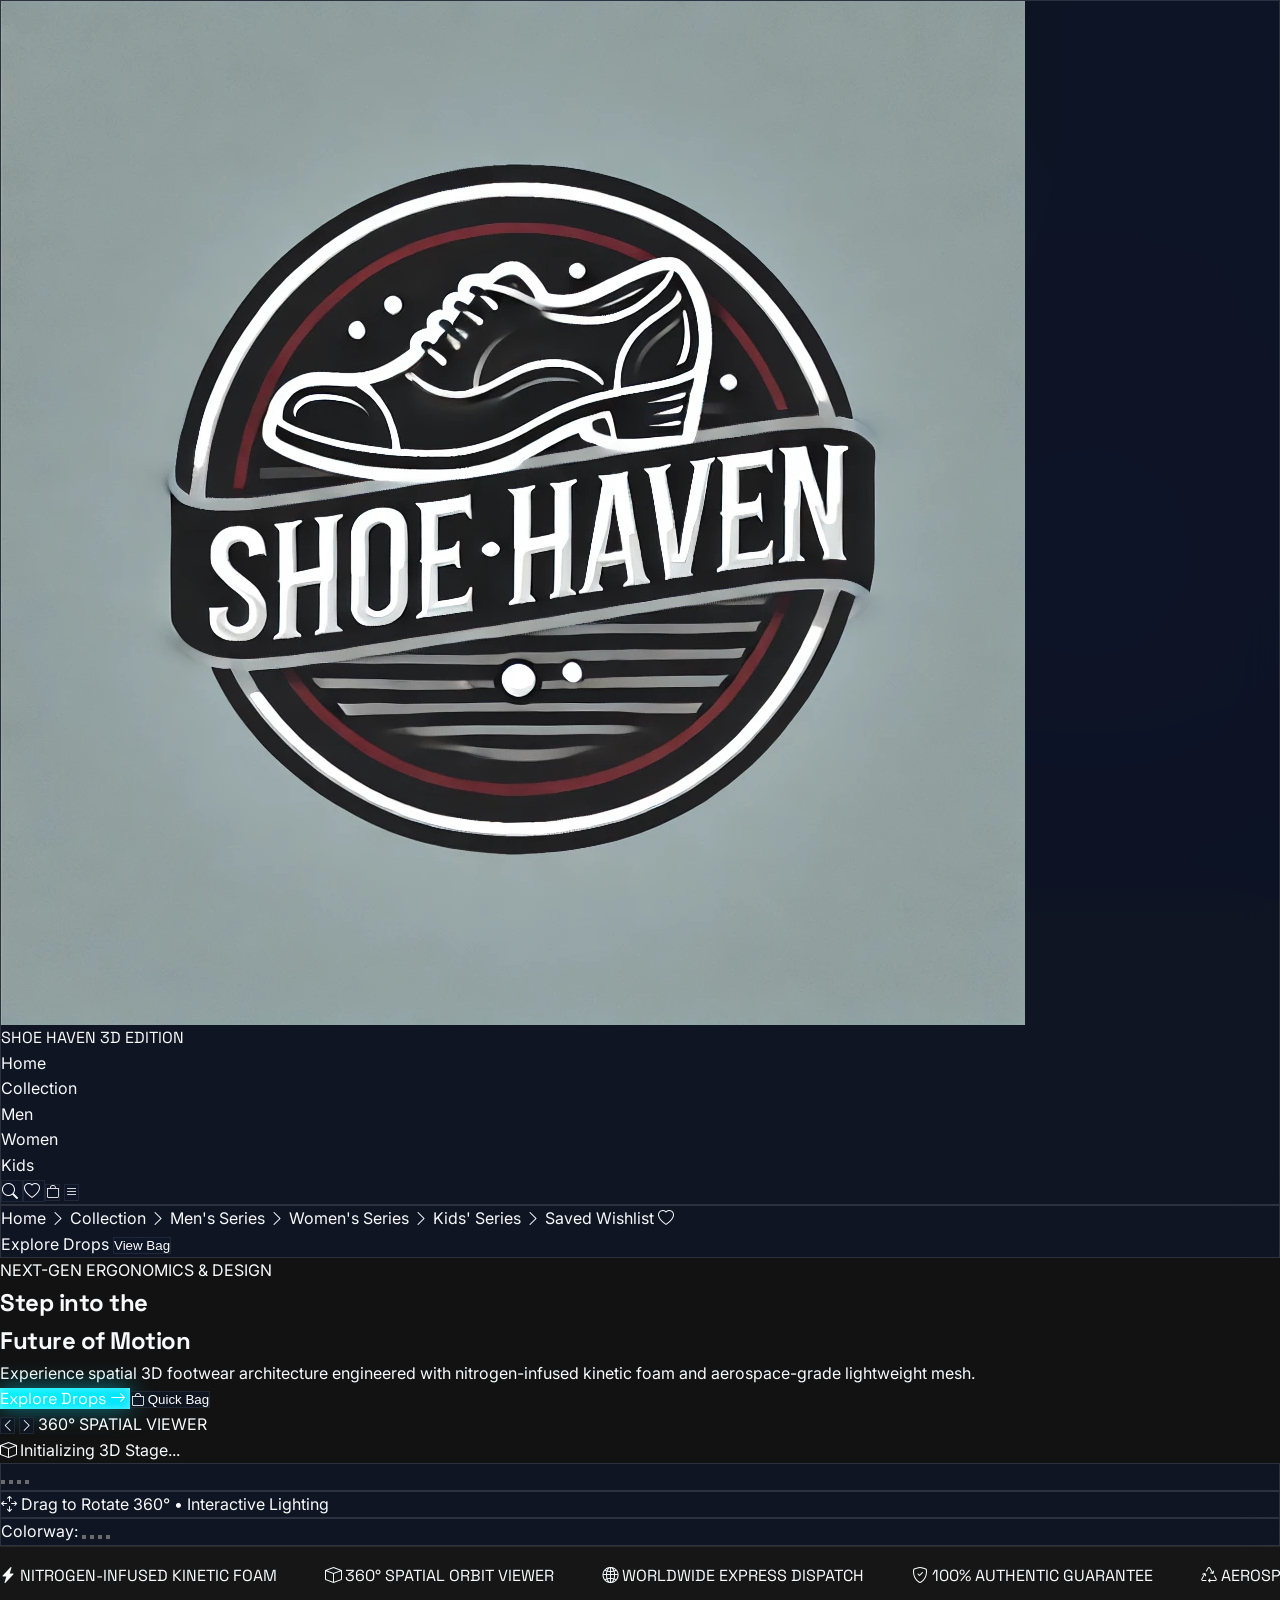
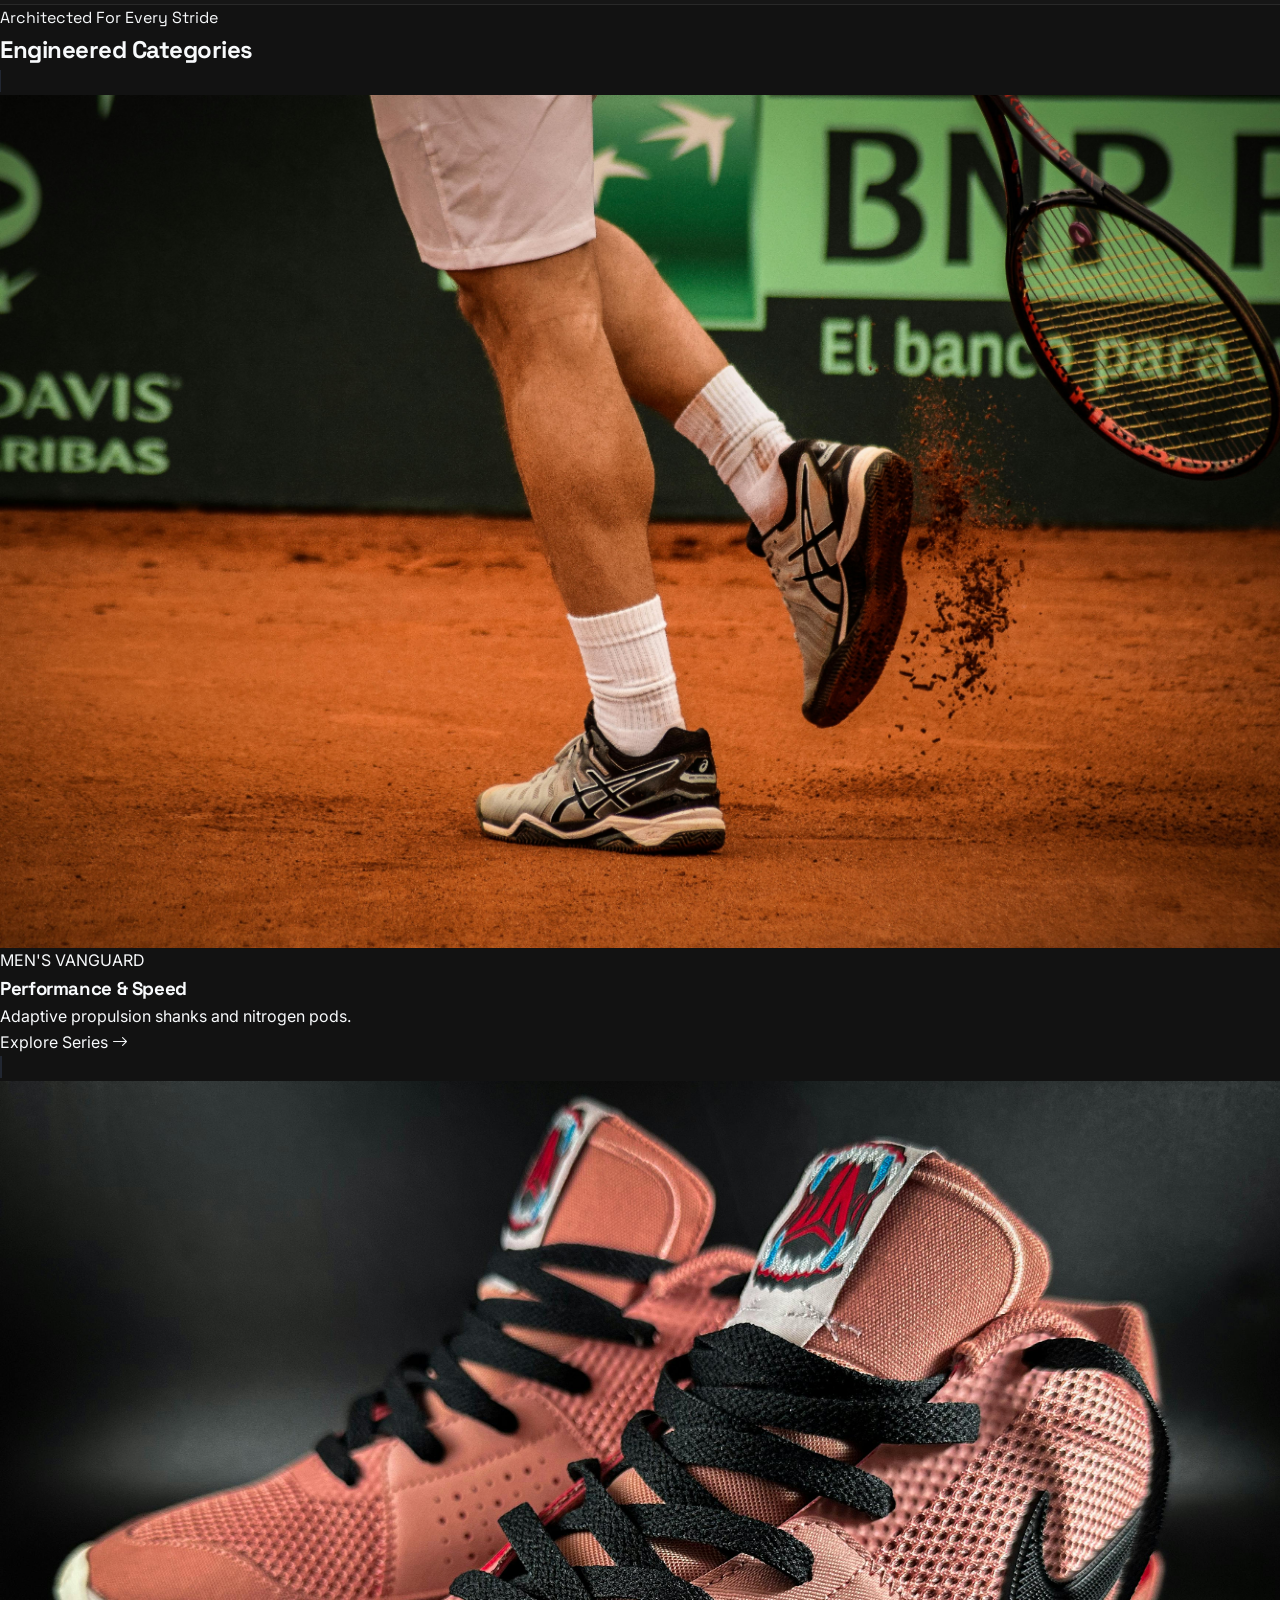
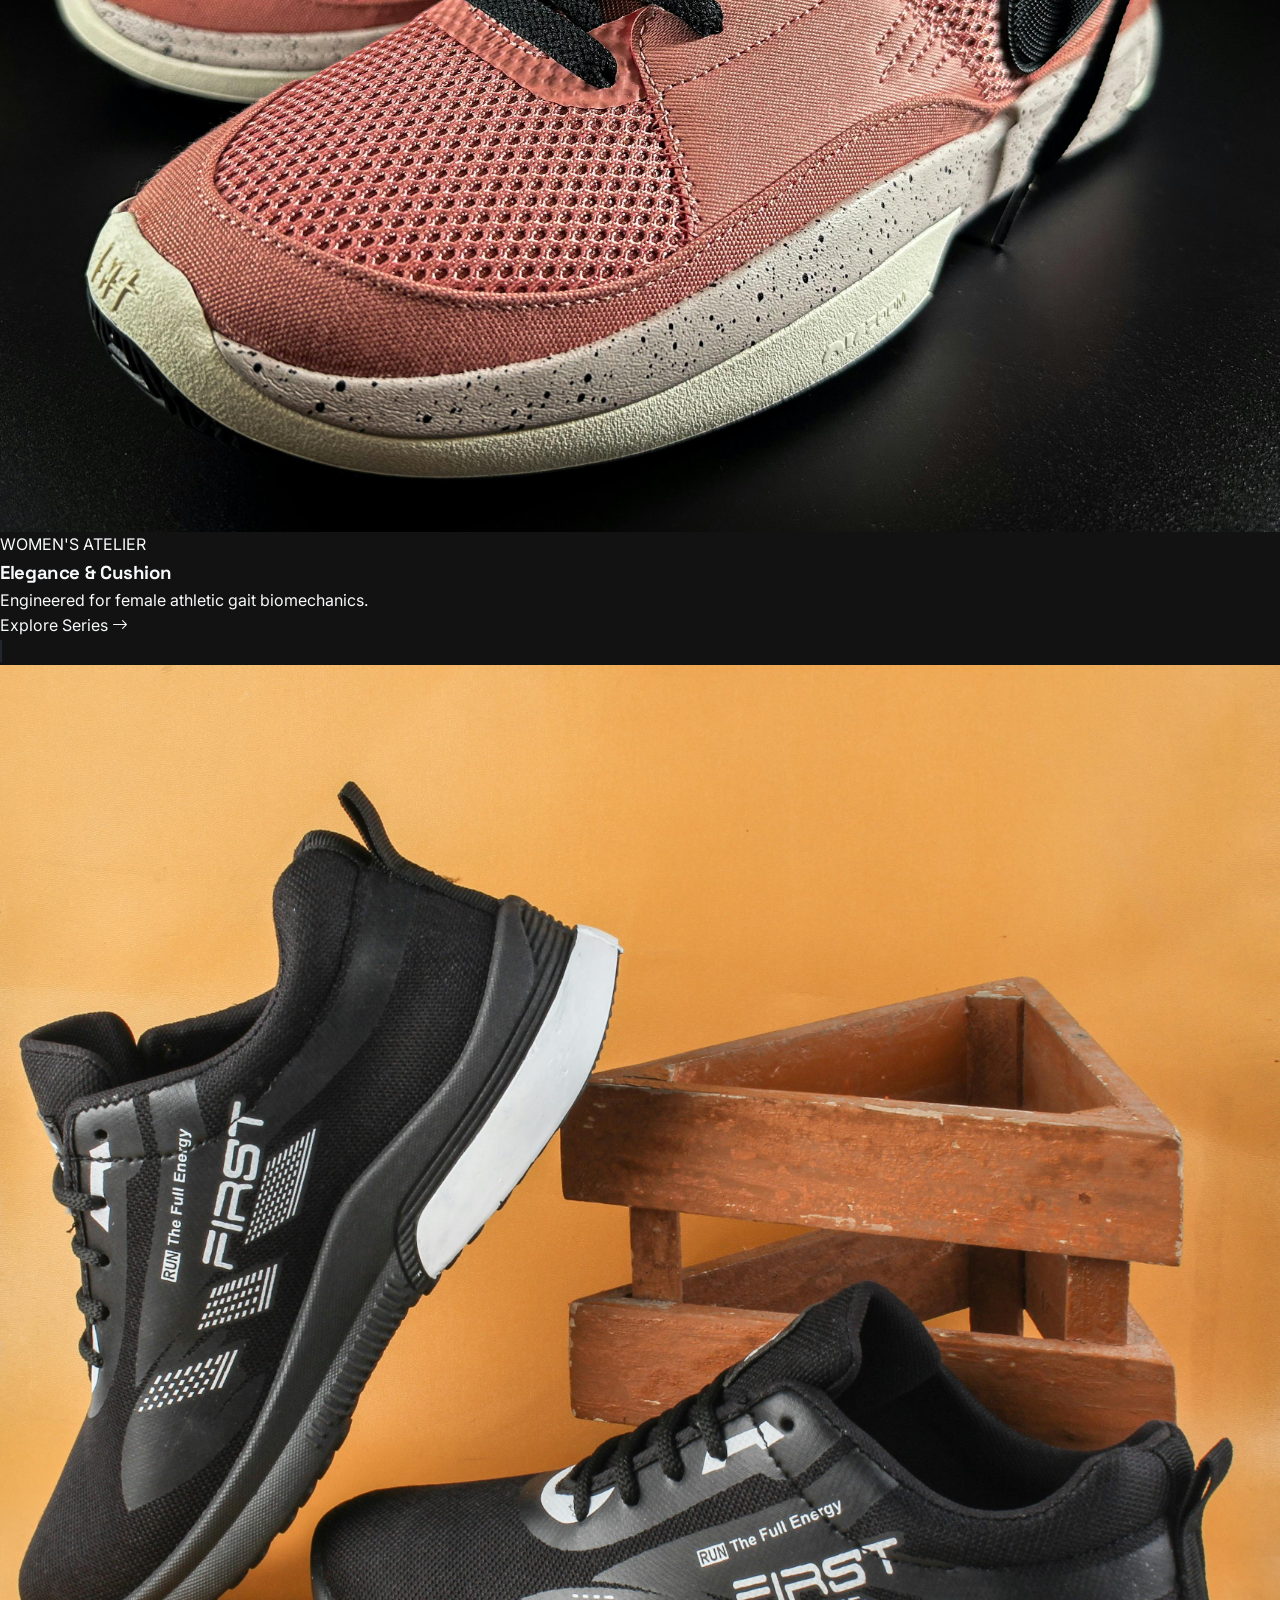
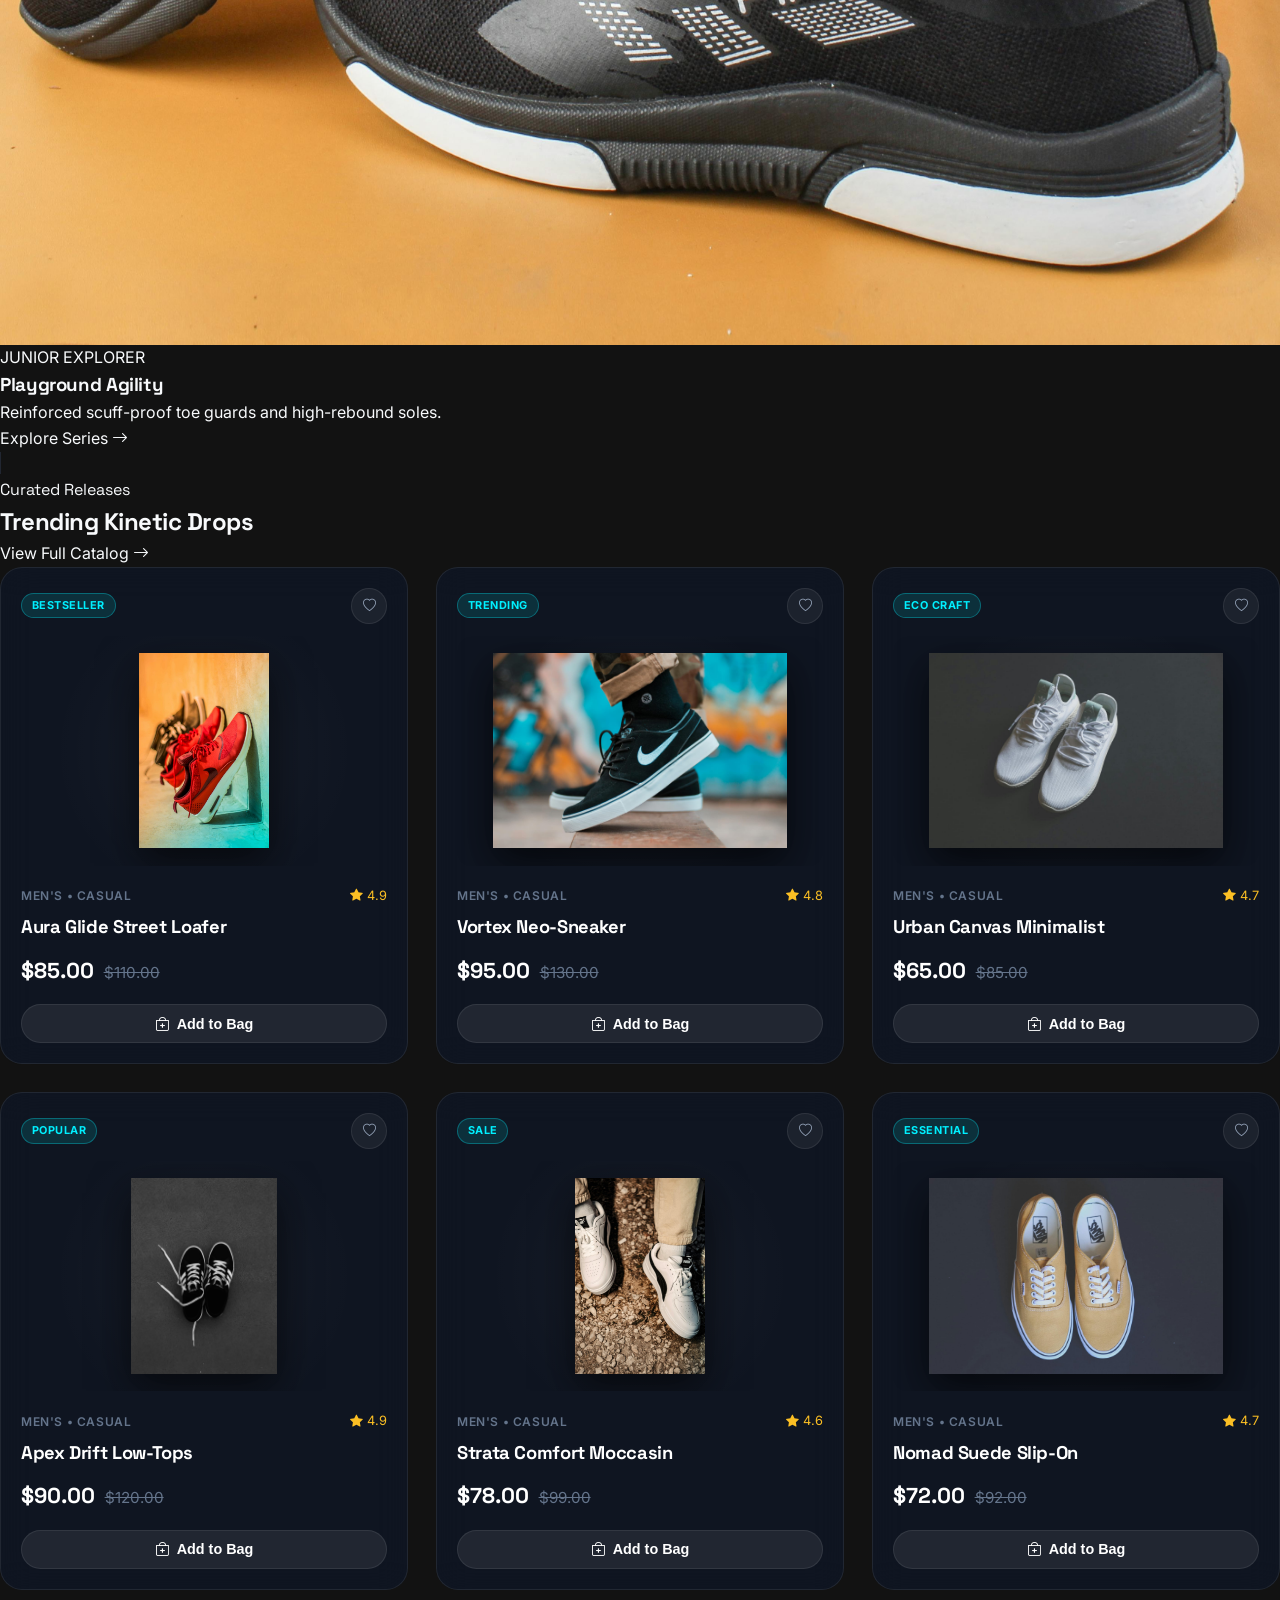
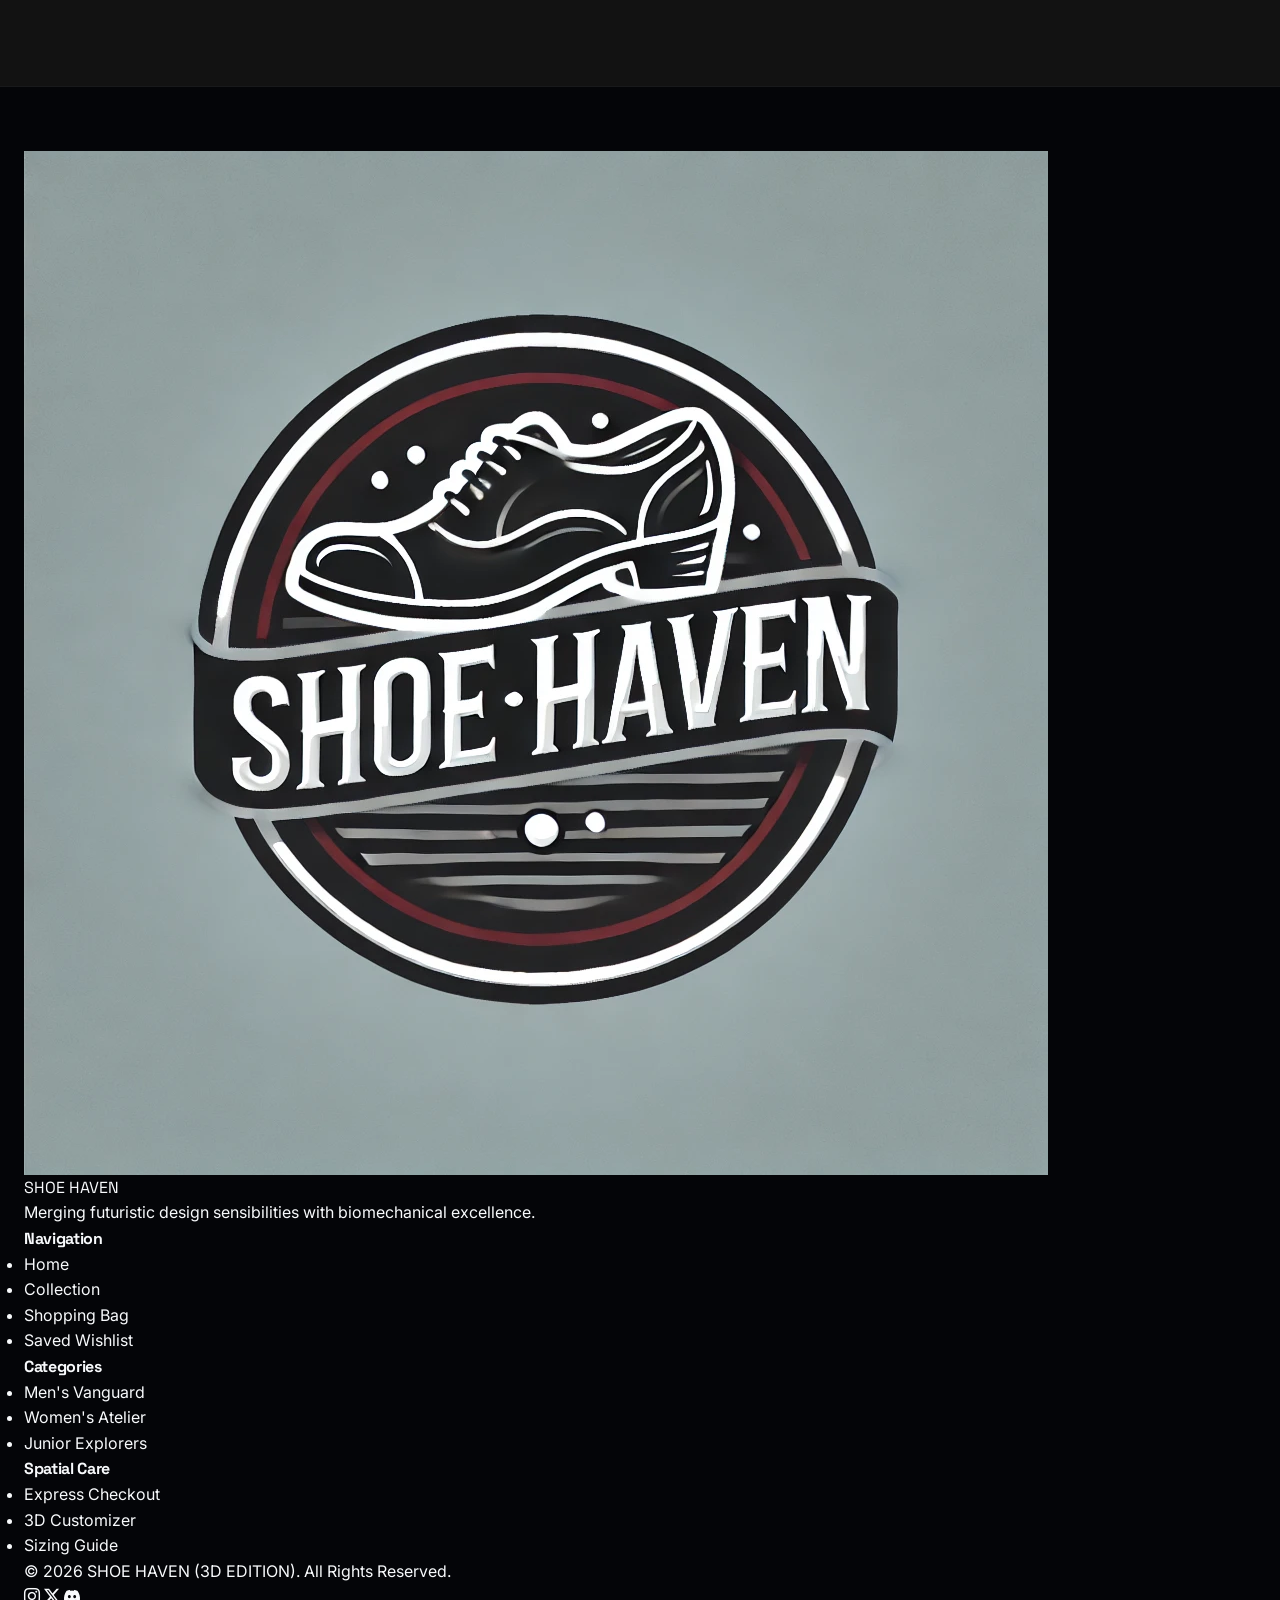
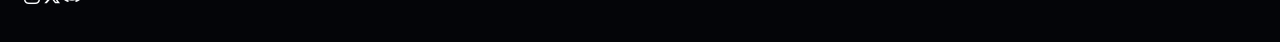
==== commit 402446f6: "fix(footer): make footer sticky to screen bottom, eliminate gap under footer, and anchor mobile bott" ====
--- a/index.html
+++ b/index.html
@@ -130,7 +130,7 @@
     }
   </style>
 </head>
-<body class="text-slate-100 min-h-screen relative selection:bg-cyan-400 selection:text-black pb-28 md:pb-12">
+<body class="text-slate-100 min-h-screen relative selection:bg-cyan-400 selection:text-black flex flex-col">
 
   <!-- =========================================================================
        1. FLOATING GLASS PILL NAVBAR
@@ -449,9 +449,9 @@
   </section>
 
   <!-- =========================================================================
-       6. LUXURY FOOTER
+       6. LUXURY FOOTER (Sticky & Extends to Edge)
        ========================================================================= -->
-  <footer class="bg-black/80 border-t border-white/10 pt-12 sm:pt-16 pb-12 mt-12 sm:mt-20">
+  <footer class="haven-footer bg-[#050811] border-t border-white/10 pt-12 sm:pt-16 pb-24 sm:pb-14 mt-auto w-full">
     <div class="max-w-7xl mx-auto px-4 sm:px-6 lg:px-8">
       <div class="grid grid-cols-1 sm:grid-cols-2 md:grid-cols-4 gap-8 mb-10">
         <div>
@@ -505,28 +505,28 @@
   </footer>
 
   <!-- =========================================================================
-       7. MOBILE BOTTOM GLASS DOCK (< 768px)
+       7. MOBILE BOTTOM GLASS DOCK (Fixed to Bottom Edge)
        ========================================================================= -->
-  <nav class="md:hidden fixed bottom-3 left-1/2 -translate-x-1/2 w-[calc(100%-1.75rem)] max-w-sm glass-pill rounded-full px-5 py-2 flex items-center justify-between z-40 shadow-2xl">
-    <a href="index.html" class="flex flex-col items-center gap-0.5 text-cyan-300">
-      <i class="bi bi-house-door text-base"></i>
-      <span class="text-[9px] font-semibold">Home</span>
+  <nav class="mobile-bottom-dock md:hidden fixed bottom-0 left-0 right-0 w-full z-50 bg-[#070b14]/95 backdrop-blur-2xl border-t border-white/10 px-6 py-2.5 pb-[max(0.6rem,env(safe-area-inset-bottom))] flex items-center justify-around shadow-[0_-10px_30px_rgba(0,0,0,0.8)]">
+    <a href="index.html" class="mobile-dock-btn active">
+      <i class="bi bi-house-door"></i>
+      <span>Home</span>
     </a>
-    <a href="product.html" class="flex flex-col items-center gap-0.5 text-slate-400 hover:text-white">
-      <i class="bi bi-grid text-base"></i>
-      <span class="text-[9px] font-medium">Shop</span>
+    <a href="product.html" class="mobile-dock-btn">
+      <i class="bi bi-grid"></i>
+      <span>Shop</span>
     </a>
-    <a href="wishlist.html" class="flex flex-col items-center gap-0.5 text-slate-400 hover:text-white relative">
-      <i class="bi bi-heart text-base"></i>
-      <span class="text-[9px] font-medium">Saved</span>
-      <span class="wishlist-badge-count absolute -top-1 -right-1 min-w-[14px] h-[14px] bg-pink-500 text-[8px] font-bold text-white rounded-full flex items-center justify-center hidden">
+    <a href="wishlist.html" class="mobile-dock-btn relative">
+      <i class="bi bi-heart"></i>
+      <span>Saved</span>
+      <span class="wishlist-badge-count absolute -top-1 right-2 min-w-[14px] h-[14px] bg-pink-500 text-[8px] font-bold text-white rounded-full flex items-center justify-center hidden">
         0
       </span>
     </a>
-    <button onclick="HavenUI.openCartDrawer()" class="flex flex-col items-center gap-0.5 text-slate-400 hover:text-white relative">
-      <i class="bi bi-bag text-base"></i>
-      <span class="text-[9px] font-medium">Bag</span>
-      <span class="cart-badge-count absolute -top-1 -right-1 min-w-[14px] h-[14px] bg-cyan-400 text-[8px] font-bold text-black rounded-full flex items-center justify-center hidden">
+    <button onclick="HavenUI.openCartDrawer()" class="mobile-dock-btn relative">
+      <i class="bi bi-bag"></i>
+      <span>Bag</span>
+      <span class="cart-badge-count absolute -top-1 right-2 min-w-[14px] h-[14px] bg-cyan-400 text-[8px] font-bold text-black rounded-full flex items-center justify-center hidden">
         0
       </span>
     </button>
--- a/css/style.css
+++ b/css/style.css
@@ -63,12 +63,23 @@
   line-height: 1.6;
   overflow-x: hidden;
   min-height: 100vh;
+  display: flex;
+  flex-direction: column;
   position: relative;
   background-image: 
     radial-gradient(circle at 15% 15%, rgba(0, 240, 255, 0.05) 0%, transparent 40%),
     radial-gradient(circle at 85% 60%, rgba(139, 92, 246, 0.06) 0%, transparent 45%),
     radial-gradient(circle at 50% 90%, rgba(255, 107, 0, 0.04) 0%, transparent 50%);
   background-attachment: fixed;
+}
+
+main, .catalog-section, .checkout-wrapper {
+  flex: 1 0 auto;
+}
+
+footer, .haven-footer {
+  margin-top: auto;
+  width: 100%;
 }
 
 h1, h2, h3, h4, h5, h6, .brand-font {
@@ -1519,24 +1530,29 @@
     grid-template-columns: 1fr 1fr;
   }
 
-  /* Mobile Bottom Floating Dock */
+  /* Mobile Bottom Dock: Fixed to Bottom Edge */
   .mobile-bottom-dock {
-    display: flex;
-    position: fixed;
-    bottom: 16px;
-    left: 50%;
-    transform: translateX(-50%);
-    width: calc(100% - 32px);
-    max-width: 400px;
-    background: var(--bg-glass-heavy);
-    backdrop-filter: var(--blur-glass);
-    border: 1px solid var(--border-glass);
-    border-radius: var(--radius-full);
-    padding: 0.5rem 1.2rem;
-    align-items: center;
-    justify-content: space-around;
-    z-index: 1500;
-    box-shadow: 0 10px 30px rgba(0, 0, 0, 0.8), 0 0 20px rgba(0, 240, 255, 0.15);
+    display: flex !important;
+    position: fixed !important;
+    bottom: 0 !important;
+    left: 0 !important;
+    right: 0 !important;
+    width: 100% !important;
+    max-width: 100% !important;
+    transform: none !important;
+    background: rgba(7, 11, 20, 0.95) !important;
+    backdrop-filter: blur(24px) !important;
+    -webkit-backdrop-filter: blur(24px) !important;
+    border-top: 1px solid rgba(255, 255, 255, 0.12) !important;
+    border-bottom: none !important;
+    border-left: none !important;
+    border-right: none !important;
+    border-radius: 0 !important;
+    padding: 0.5rem 1.25rem calc(0.5rem + env(safe-area-inset-bottom)) !important;
+    align-items: center !important;
+    justify-content: space-around !important;
+    z-index: 1500 !important;
+    box-shadow: 0 -10px 30px rgba(0, 0, 0, 0.8) !important;
   }
 
   .mobile-dock-btn {
@@ -1564,7 +1580,10 @@
     color: var(--accent-cyan);
   }
 
-  body {
-    padding-bottom: 80px; /* Room for dock */
-  }
-}
+  /* Ensure footer background extends all the way to bottom edge */
+  footer,
+  .haven-footer {
+    padding-bottom: calc(5.5rem + env(safe-area-inset-bottom)) !important;
+    margin-top: auto !important;
+  }
+}
